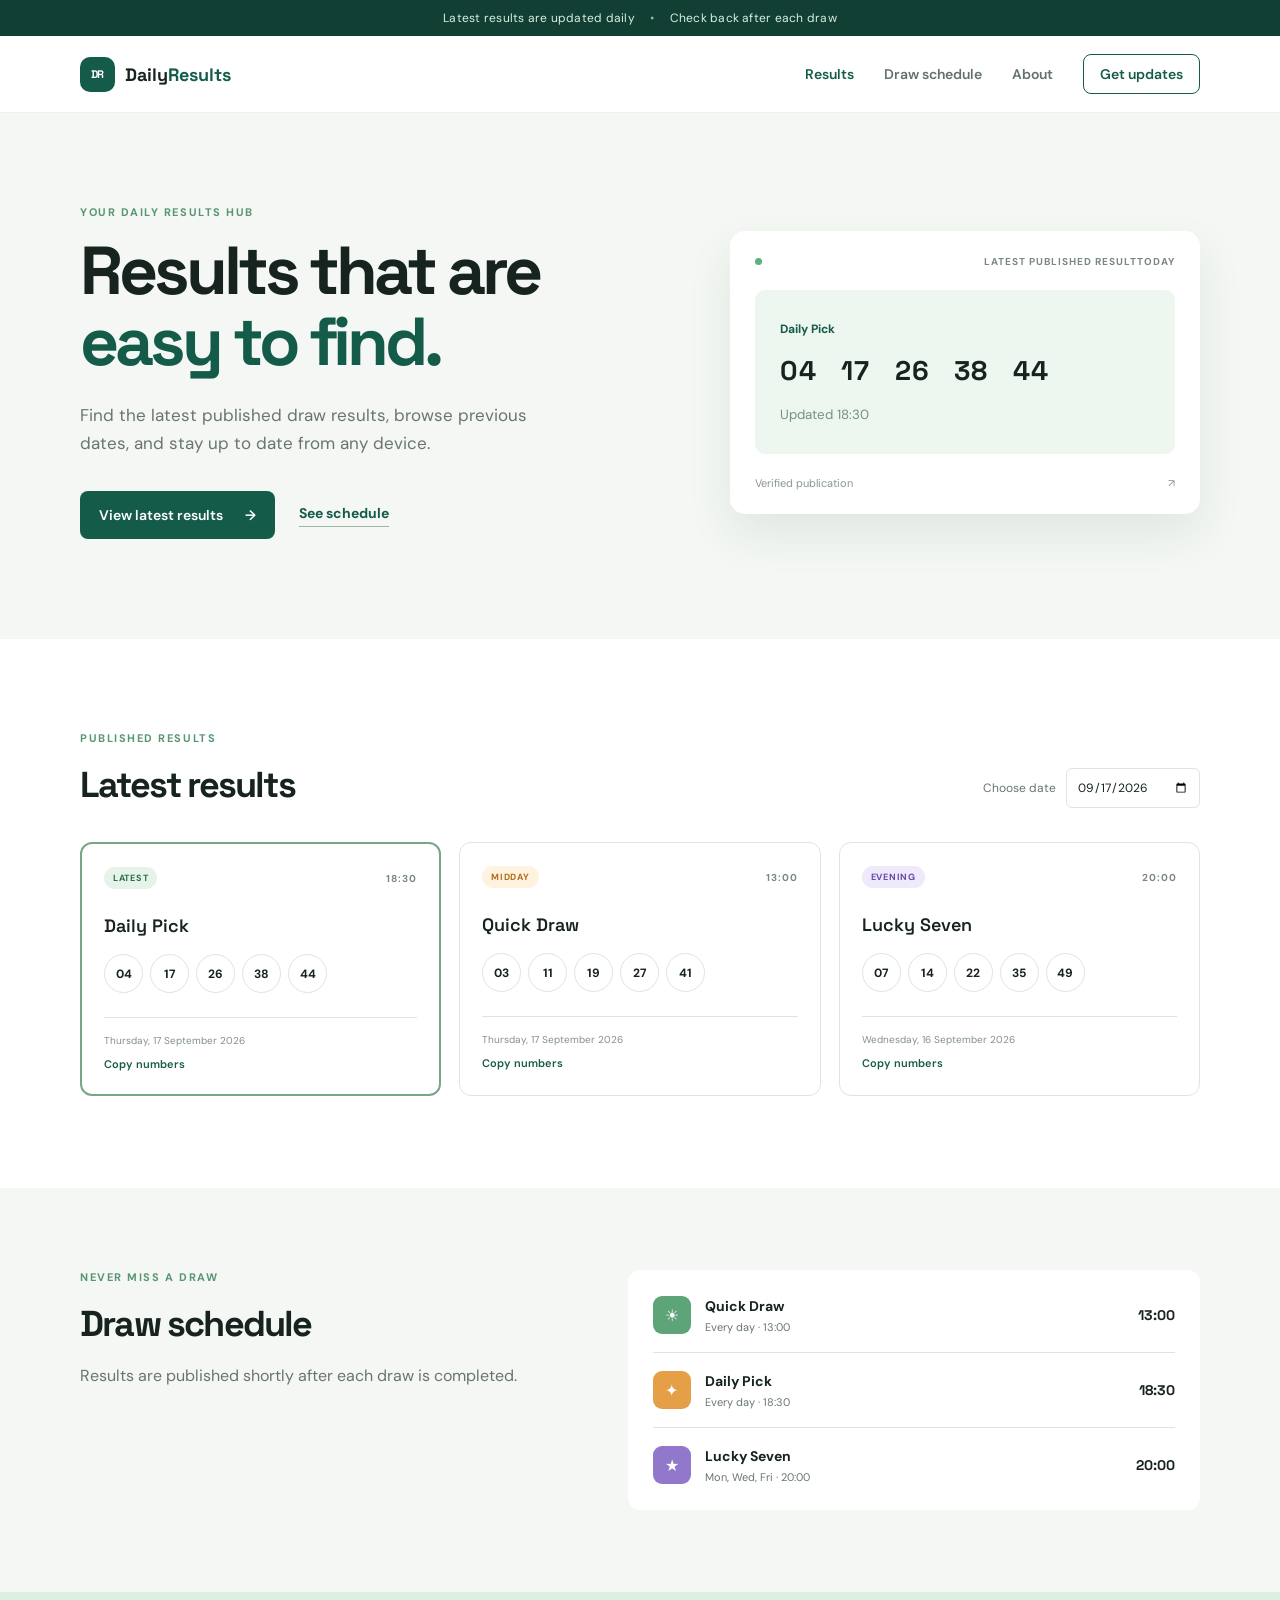
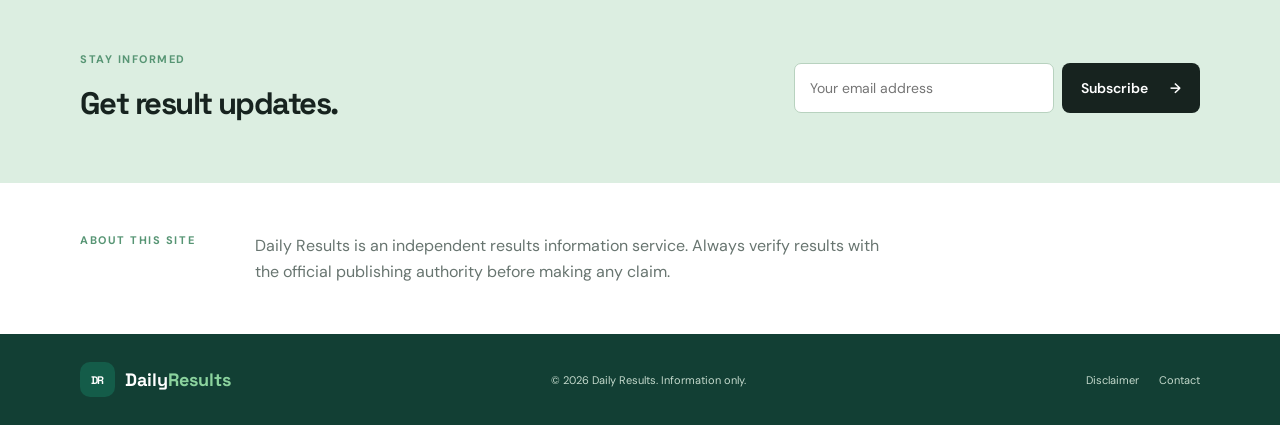
==== index.html @ 2457c88c "Build original responsive results website for GitHub Pages and GoDaddy domain setup" ====
<!doctype html>
<html lang="en">
<head>
  <meta charset="UTF-8">
  <meta name="viewport" content="width=device-width, initial-scale=1.0">
  <meta name="description" content="Daily numbers, draws and results in one place.">
  <title>Daily Results | Latest Draw Results</title>
  <link rel="preconnect" href="https://fonts.googleapis.com">
  <link rel="preconnect" href="https://fonts.gstatic.com" crossorigin>
  <link href="https://fonts.googleapis.com/css2?family=DM+Sans:wght@400;500;600;700&family=Space+Grotesk:wght@500;600;700&display=swap" rel="stylesheet">
  <link rel="stylesheet" href="styles.css">
</head>
<body>
  <div class="announcement">Latest results are updated daily <span>•</span> Check back after each draw</div>
  <header class="site-header">
    <div class="container nav-wrap">
      <a class="brand" href="#top" aria-label="Daily Results home"><span class="brand-mark">DR</span><span>Daily<span>Results</span></span></a>
      <button class="menu-toggle" aria-label="Open navigation" aria-expanded="false">☰</button>
      <nav class="nav" aria-label="Main navigation">
        <a class="active" href="#results">Results</a>
        <a href="#schedule">Draw schedule</a>
        <a href="#about">About</a>
        <a class="nav-cta" href="#subscribe">Get updates</a>
      </nav>
    </div>
  </header>

  <main id="top">
    <section class="hero">
      <div class="container hero-grid">
        <div>
          <p class="eyebrow">Your daily results hub</p>
          <h1>Results that are<br><em>easy to find.</em></h1>
          <p class="hero-copy">Find the latest published draw results, browse previous dates, and stay up to date from any device.</p>
          <div class="hero-actions"><a class="button button-primary" href="#results">View latest results <span>→</span></a><a class="text-link" href="#schedule">See schedule</a></div>
        </div>
        <div class="hero-card" aria-label="Latest result preview">
          <div class="card-top"><span class="status-dot"></span> Latest published result <span class="date">Today</span></div>
          <div class="featured-result"><p>Daily Pick</p><strong>04&nbsp;&nbsp; 17&nbsp;&nbsp; 26&nbsp;&nbsp; 38&nbsp;&nbsp; 44</strong><small>Updated 18:30</small></div>
          <div class="hero-card-footer"><span>Verified publication</span><span>↗</span></div>
        </div>
      </div>
    </section>

    <section class="content-section" id="results">
      <div class="container">
        <div class="section-heading"><div><p class="eyebrow">Published results</p><h2>Latest results</h2></div><label class="date-picker">Choose date <input type="date" id="result-date"></label></div>
        <div class="results-grid">
          <article class="result-card featured"><div class="result-card-head"><span class="pill green">Latest</span><span>18:30</span></div><p class="result-name">Daily Pick</p><div class="numbers"><b>04</b><b>17</b><b>26</b><b>38</b><b>44</b></div><div class="result-meta"><span>Thursday, 17 September 2026</span><button class="copy-btn" data-numbers="04 17 26 38 44">Copy numbers</button></div></article>
          <article class="result-card"><div class="result-card-head"><span class="pill orange">Midday</span><span>13:00</span></div><p class="result-name">Quick Draw</p><div class="numbers"><b>03</b><b>11</b><b>19</b><b>27</b><b>41</b></div><div class="result-meta"><span>Thursday, 17 September 2026</span><button class="copy-btn" data-numbers="03 11 19 27 41">Copy numbers</button></div></article>
          <article class="result-card"><div class="result-card-head"><span class="pill purple">Evening</span><span>20:00</span></div><p class="result-name">Lucky Seven</p><div class="numbers"><b>07</b><b>14</b><b>22</b><b>35</b><b>49</b></div><div class="result-meta"><span>Wednesday, 16 September 2026</span><button class="copy-btn" data-numbers="07 14 22 35 49">Copy numbers</button></div></article>
        </div>
      </div>
    </section>

    <section class="schedule-section" id="schedule"><div class="container schedule-grid"><div><p class="eyebrow">Never miss a draw</p><h2>Draw schedule</h2><p class="muted">Results are published shortly after each draw is completed.</p></div><div class="schedule-list"><div><span class="schedule-icon green-bg">☀</span><span><b>Quick Draw</b><small>Every day · 13:00</small></span><strong>13:00</strong></div><div><span class="schedule-icon orange-bg">✦</span><span><b>Daily Pick</b><small>Every day · 18:30</small></span><strong>18:30</strong></div><div><span class="schedule-icon purple-bg">★</span><span><b>Lucky Seven</b><small>Mon, Wed, Fri · 20:00</small></span><strong>20:00</strong></div></div></div></section>

    <section class="subscribe" id="subscribe"><div class="container subscribe-inner"><div><p class="eyebrow">Stay informed</p><h2>Get result updates.</h2></div><form id="subscribe-form"><input type="email" placeholder="Your email address" aria-label="Your email address" required><button class="button button-dark">Subscribe <span>→</span></button><p class="form-message" role="status"></p></form></div></section>
    <section class="about" id="about"><div class="container about-inner"><p class="eyebrow">About this site</p><p>Daily Results is an independent results information service. Always verify results with the official publishing authority before making any claim.</p></div></section>
  </main>
  <footer><div class="container footer-inner"><a class="brand" href="#top"><span class="brand-mark">DR</span><span>Daily<span>Results</span></span></a><p>© 2026 Daily Results. Information only.</p><div><a href="#about">Disclaimer</a><a href="#about">Contact</a></div></div></footer>
  <script src="script.js"></script>
</body>
</html>
---- styles.css ----
:root{--ink:#17231f;--muted:#687570;--green:#145c49;--light:#f4f7f3;--line:#dde5df;--orange:#f0a34a;--purple:#8266c5}*{box-sizing:border-box}html{scroll-behavior:smooth}body{margin:0;color:var(--ink);font-family:'DM Sans',sans-serif;background:#fff}a{text-decoration:none;color:inherit}.container{width:min(1120px,calc(100% - 40px));margin:auto}.announcement{background:#123f34;color:#d9eee2;text-align:center;padding:10px;font-size:12px;letter-spacing:.02em}.announcement span{margin:0 12px;color:#82c19f}.site-header{background:#fff;border-bottom:1px solid #edf0ed;position:sticky;top:0;z-index:10}.nav-wrap{height:76px;display:flex;align-items:center;justify-content:space-between}.brand{display:flex;align-items:center;gap:10px;font-family:'Space Grotesk';font-weight:700;font-size:18px}.brand>span:last-child>span{color:var(--green)}.brand-mark{display:grid;place-items:center;background:var(--green);color:#fff;width:35px;height:35px;border-radius:10px;font-size:11px;letter-spacing:-.05em}.nav{display:flex;align-items:center;gap:30px;font-size:14px;font-weight:600;color:#62716c}.nav a:hover,.nav a.active{color:var(--green)}.nav-cta{border:1px solid var(--green);border-radius:8px;color:var(--green)!important;padding:10px 16px}.menu-toggle{display:none;border:0;background:none;font-size:24px;color:var(--green)}.hero{background:var(--light);padding:92px 0 100px}.hero-grid{display:grid;grid-template-columns:1fr 470px;gap:85px;align-items:center}.eyebrow{text-transform:uppercase;letter-spacing:.14em;color:#579574;font-weight:700;font-size:11px;margin:0 0 17px}.hero h1{font-family:'Space Grotesk';font-size:clamp(45px,5.3vw,70px);line-height:1.04;letter-spacing:-.06em;margin:0 0 24px}.hero h1 em{font-style:normal;color:var(--green)}.hero-copy{max-width:450px;color:var(--muted);font-size:17px;line-height:1.65}.hero-actions{display:flex;align-items:center;gap:24px;margin-top:34px}.button{display:inline-flex;align-items:center;justify-content:center;gap:22px;border:0;border-radius:8px;padding:15px 19px;font:600 14px 'DM Sans';cursor:pointer}.button-primary{background:var(--green);color:#fff}.button-primary:hover{background:#0d4839}.button-dark{background:var(--ink);color:#fff}.text-link{font-size:14px;font-weight:700;color:var(--green);border-bottom:1px solid #9bb8a7;padding-bottom:4px}.hero-card{background:#fff;border-radius:15px;padding:24px 25px;box-shadow:0 20px 45px #23554218}.card-top,.result-card-head{display:flex;justify-content:space-between;align-items:center;color:#7a8782;text-transform:uppercase;font-size:10px;letter-spacing:.1em;font-weight:700}.status-dot{width:7px;height:7px;background:#5ab37c;border-radius:50%;margin-right:auto}.featured-result{background:#edf6ef;border-radius:10px;margin:22px 0;padding:31px 25px}.featured-result p{font-size:12px;font-weight:700;color:var(--green);margin:0 0 16px}.featured-result strong{display:block;font-family:'Space Grotesk';font-size:27px;letter-spacing:.04em;white-space:nowrap}.featured-result small{display:block;margin-top:18px;color:#769180}.hero-card-footer{display:flex;justify-content:space-between;font-size:11px;color:#8a968f}.content-section{padding:92px 0}.section-heading{display:flex;justify-content:space-between;align-items:end;margin-bottom:34px}.section-heading h2,h2{font-family:'Space Grotesk';font-size:36px;letter-spacing:-.05em;margin:0}.date-picker{font-size:12px;color:var(--muted);display:flex;align-items:center;gap:10px}.date-picker input{border:1px solid var(--line);padding:10px;border-radius:6px;color:var(--ink);font:inherit}.results-grid{display:grid;grid-template-columns:repeat(3,1fr);gap:18px}.result-card{border:1px solid var(--line);border-radius:12px;padding:23px 22px;transition:.2s}.result-card:hover{transform:translateY(-3px);box-shadow:0 12px 30px #1d3d2a12}.result-card.featured{border:2px solid #77a788}.pill{border-radius:20px;padding:5px 9px;font-size:9px;letter-spacing:.08em}.pill.green{background:#e6f3e9;color:#267048}.pill.orange{background:#fff2df;color:#b06c1b}.pill.purple{background:#eee9fb;color:#6746a8}.result-name{font-family:'Space Grotesk';font-weight:600;margin:25px 0 17px;font-size:18px}.numbers{display:flex;gap:7px}.numbers b{display:grid;place-items:center;border:1px solid var(--line);border-radius:50%;width:39px;height:39px;font-size:12px}.result-meta{border-top:1px solid var(--line);margin-top:24px;padding-top:16px;display:flex;flex-direction:column;gap:10px;color:#829089;font-size:10px}.copy-btn{align-self:start;background:none;border:0;padding:0;color:var(--green);font:600 11px 'DM Sans';cursor:pointer}.schedule-section{background:var(--light);padding:82px 0}.schedule-grid{display:grid;grid-template-columns:1fr 1.25fr;gap:90px}.muted{color:var(--muted);line-height:1.6}.schedule-list{background:#fff;border-radius:12px;padding:8px 25px}.schedule-list>div{display:flex;align-items:center;gap:14px;padding:18px 0;border-bottom:1px solid var(--line)}.schedule-list>div:last-child{border:0}.schedule-list span:nth-child(2){flex:1;display:flex;flex-direction:column;gap:5px}.schedule-list b{font-size:14px}.schedule-list small{font-size:11px;color:var(--muted)}.schedule-list strong{font-family:'Space Grotesk';font-size:14px}.schedule-icon{width:38px;height:38px;border-radius:9px;display:grid!important;place-items:center;color:#fff!important;flex:none}.green-bg{background:#5da479}.orange-bg{background:#e5a047}.purple-bg{background:#9278ca}.subscribe{padding:60px 0;background:#dceee1}.subscribe-inner{display:flex;align-items:center;justify-content:space-between;gap:30px}.subscribe h2{font-size:31px}.subscribe form{position:relative;display:flex;gap:8px}.subscribe input{border:1px solid #b8d2bf;border-radius:7px;padding:15px;width:260px;font:14px 'DM Sans'}.form-message{position:absolute;top:100%;left:0;font-size:11px;color:var(--green)}.about{padding:50px 0}.about-inner{display:flex;gap:60px}.about-inner p:last-child{max-width:650px;color:var(--muted);line-height:1.6;margin:0}footer{background:#123f34;color:#c4d9cc;padding:28px 0}.footer-inner{display:flex;align-items:center;justify-content:space-between;font-size:11px}.footer-inner .brand{color:#fff}.footer-inner .brand>span:last-child>span{color:#8bd39e}.footer-inner a:not(.brand){margin-left:20px}.footer-inner p{margin:0}@media(max-width:800px){.hero-grid,.schedule-grid{grid-template-columns:1fr;gap:45px}.results-grid{grid-template-columns:1fr}.hero{padding:60px 0}.nav{display:none}.nav.open{display:flex;position:absolute;top:76px;left:0;right:0;padding:20px;background:#fff;flex-direction:column;align-items:flex-start;border-bottom:1px solid var(--line);gap:18px}.menu-toggle{display:block}.section-heading,.subscribe-inner,.about-inner,.footer-inner{align-items:flex-start;flex-direction:column;gap:22px}.subscribe form{width:100%}.subscribe input{flex:1}.footer-inner{gap:15px}.footer-inner div{margin-top:5px}}@media(max-width:450px){.container{width:min(100% - 28px,1120px)}.hero h1{font-size:48px}.featured-result strong{font-size:21px}.numbers b{width:34px;height:34px}.hero-actions{align-items:flex-start;flex-direction:column;gap:17px}}
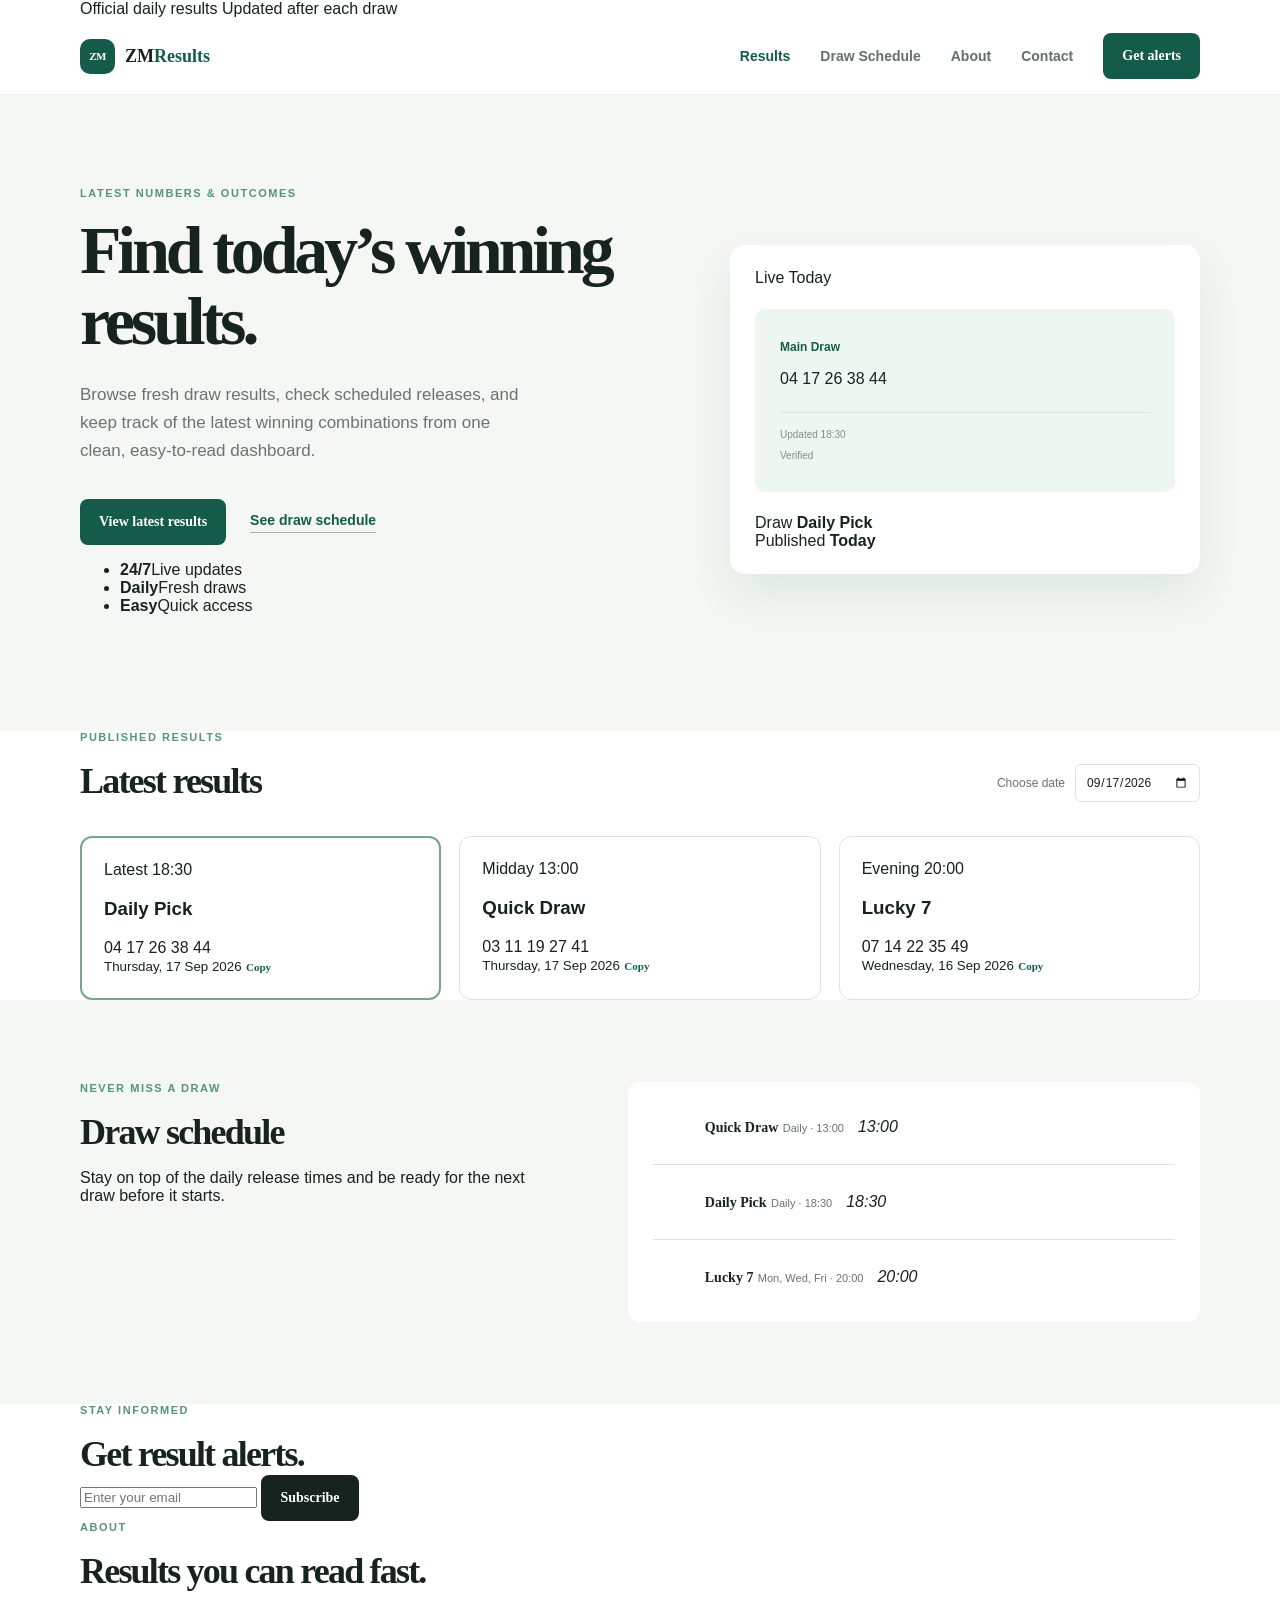
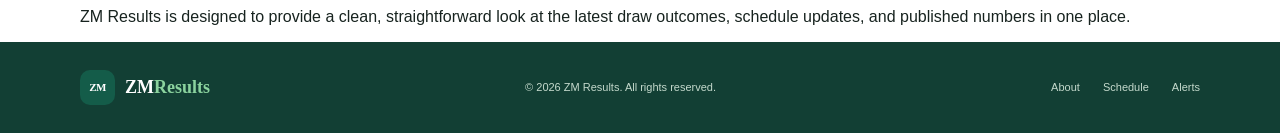
==== commit e6ee03dd: "Refine the homepage to a more polished, results-site-inspired design and better GoDaddy-ready struct" ====
--- a/index.html
+++ b/index.html
@@ -1,64 +1,269 @@
 <!doctype html>
 <html lang="en">
-<head>
-  <meta charset="UTF-8">
-  <meta name="viewport" content="width=device-width, initial-scale=1.0">
-  <meta name="description" content="Daily numbers, draws and results in one place.">
-  <title>Daily Results | Latest Draw Results</title>
-  <link rel="preconnect" href="https://fonts.googleapis.com">
-  <link rel="preconnect" href="https://fonts.gstatic.com" crossorigin>
-  <link href="https://fonts.googleapis.com/css2?family=DM+Sans:wght@400;500;600;700&family=Space+Grotesk:wght@500;600;700&display=swap" rel="stylesheet">
-  <link rel="stylesheet" href="styles.css">
-</head>
-<body>
-  <div class="announcement">Latest results are updated daily <span>•</span> Check back after each draw</div>
-  <header class="site-header">
-    <div class="container nav-wrap">
-      <a class="brand" href="#top" aria-label="Daily Results home"><span class="brand-mark">DR</span><span>Daily<span>Results</span></span></a>
-      <button class="menu-toggle" aria-label="Open navigation" aria-expanded="false">☰</button>
-      <nav class="nav" aria-label="Main navigation">
-        <a class="active" href="#results">Results</a>
-        <a href="#schedule">Draw schedule</a>
-        <a href="#about">About</a>
-        <a class="nav-cta" href="#subscribe">Get updates</a>
-      </nav>
+  <head>
+    <meta charset="UTF-8" />
+    <meta name="viewport" content="width=device-width, initial-scale=1.0" />
+    <meta
+      name="description"
+      content="Official results, draw schedules, and daily numbers for all major draws."
+    />
+    <title>ZM Results | Latest Draw Results</title>
+    <link rel="preconnect" href="https://fonts.googleapis.com" />
+    <link rel="preconnect" href="https://fonts.gstatic.com" crossorigin />
+    <link
+      href="https://fonts.googleapis.com/css2?family=Manrope:wght@400;500;600;700;800&family=Playfair+Display:wght@600;700&display=swap"
+      rel="stylesheet"
+    />
+    <link rel="stylesheet" href="styles.css" />
+  </head>
+  <body>
+    <div class="topbar">
+      <div class="container topbar-inner">
+        <span>Official daily results</span>
+        <span>Updated after each draw</span>
+      </div>
     </div>
-  </header>
-
-  <main id="top">
-    <section class="hero">
-      <div class="container hero-grid">
-        <div>
-          <p class="eyebrow">Your daily results hub</p>
-          <h1>Results that are<br><em>easy to find.</em></h1>
-          <p class="hero-copy">Find the latest published draw results, browse previous dates, and stay up to date from any device.</p>
-          <div class="hero-actions"><a class="button button-primary" href="#results">View latest results <span>→</span></a><a class="text-link" href="#schedule">See schedule</a></div>
-        </div>
-        <div class="hero-card" aria-label="Latest result preview">
-          <div class="card-top"><span class="status-dot"></span> Latest published result <span class="date">Today</span></div>
-          <div class="featured-result"><p>Daily Pick</p><strong>04&nbsp;&nbsp; 17&nbsp;&nbsp; 26&nbsp;&nbsp; 38&nbsp;&nbsp; 44</strong><small>Updated 18:30</small></div>
-          <div class="hero-card-footer"><span>Verified publication</span><span>↗</span></div>
-        </div>
+
+    <header class="site-header">
+      <div class="container nav-wrap">
+        <a href="#top" class="brand" aria-label="ZM Results home">
+          <span class="brand-mark">ZM</span>
+          <span class="brand-text">ZM<span>Results</span></span>
+        </a>
+
+        <button class="menu-toggle" aria-label="Open navigation" aria-expanded="false">
+          <span></span><span></span><span></span>
+        </button>
+
+        <nav class="nav" aria-label="Main navigation">
+          <a class="active" href="#results">Results</a>
+          <a href="#schedule">Draw Schedule</a>
+          <a href="#about">About</a>
+          <a href="#contact">Contact</a>
+          <a class="button button-primary nav-button" href="#subscribe">Get alerts</a>
+        </nav>
       </div>
-    </section>
-
-    <section class="content-section" id="results">
-      <div class="container">
-        <div class="section-heading"><div><p class="eyebrow">Published results</p><h2>Latest results</h2></div><label class="date-picker">Choose date <input type="date" id="result-date"></label></div>
-        <div class="results-grid">
-          <article class="result-card featured"><div class="result-card-head"><span class="pill green">Latest</span><span>18:30</span></div><p class="result-name">Daily Pick</p><div class="numbers"><b>04</b><b>17</b><b>26</b><b>38</b><b>44</b></div><div class="result-meta"><span>Thursday, 17 September 2026</span><button class="copy-btn" data-numbers="04 17 26 38 44">Copy numbers</button></div></article>
-          <article class="result-card"><div class="result-card-head"><span class="pill orange">Midday</span><span>13:00</span></div><p class="result-name">Quick Draw</p><div class="numbers"><b>03</b><b>11</b><b>19</b><b>27</b><b>41</b></div><div class="result-meta"><span>Thursday, 17 September 2026</span><button class="copy-btn" data-numbers="03 11 19 27 41">Copy numbers</button></div></article>
-          <article class="result-card"><div class="result-card-head"><span class="pill purple">Evening</span><span>20:00</span></div><p class="result-name">Lucky Seven</p><div class="numbers"><b>07</b><b>14</b><b>22</b><b>35</b><b>49</b></div><div class="result-meta"><span>Wednesday, 16 September 2026</span><button class="copy-btn" data-numbers="07 14 22 35 49">Copy numbers</button></div></article>
+    </header>
+
+    <main id="top">
+      <section class="hero">
+        <div class="container hero-grid">
+          <div class="hero-copy-wrap">
+            <p class="eyebrow">Latest numbers & outcomes</p>
+            <h1>Find today’s winning results.</h1>
+            <p class="hero-copy">
+              Browse fresh draw results, check scheduled releases, and keep track of the latest
+              winning combinations from one clean, easy-to-read dashboard.
+            </p>
+
+            <div class="hero-actions">
+              <a class="button button-primary" href="#results">View latest results</a>
+              <a class="text-link" href="#schedule">See draw schedule</a>
+            </div>
+
+            <ul class="hero-metrics" aria-label="Site statistics">
+              <li><strong>24/7</strong><span>Live updates</span></li>
+              <li><strong>Daily</strong><span>Fresh draws</span></li>
+              <li><strong>Easy</strong><span>Quick access</span></li>
+            </ul>
+          </div>
+
+          <aside class="hero-card" aria-label="Featured latest result">
+            <div class="card-header">
+              <span class="status-pill">Live</span>
+              <span class="card-date">Today</span>
+            </div>
+
+            <div class="featured-result">
+              <p class="result-label">Main Draw</p>
+              <div class="big-balls" aria-label="Winning numbers">
+                <span>04</span>
+                <span>17</span>
+                <span>26</span>
+                <span>38</span>
+                <span>44</span>
+              </div>
+              <div class="result-meta">
+                <span>Updated 18:30</span>
+                <span>Verified</span>
+              </div>
+            </div>
+
+            <div class="mini-stats">
+              <div>
+                <span>Draw</span>
+                <strong>Daily Pick</strong>
+              </div>
+              <div>
+                <span>Published</span>
+                <strong>Today</strong>
+              </div>
+            </div>
+          </aside>
+        </div>
+      </section>
+
+      <section class="results-section" id="results">
+        <div class="container">
+          <div class="section-heading">
+            <div>
+              <p class="eyebrow eyebrow-dark">Published results</p>
+              <h2>Latest results</h2>
+            </div>
+            <label class="date-picker" aria-label="Choose date">
+              <span>Choose date</span>
+              <input type="date" value="2026-09-17" />
+            </label>
+          </div>
+
+          <div class="results-grid">
+            <article class="result-card featured">
+              <div class="card-topline">
+                <span class="tag tag-green">Latest</span>
+                <span>18:30</span>
+              </div>
+              <h3>Daily Pick</h3>
+              <div class="balls">
+                <span>04</span>
+                <span>17</span>
+                <span>26</span>
+                <span>38</span>
+                <span>44</span>
+              </div>
+              <div class="card-footer">
+                <small>Thursday, 17 Sep 2026</small>
+                <button type="button" class="copy-btn">Copy</button>
+              </div>
+            </article>
+
+            <article class="result-card">
+              <div class="card-topline">
+                <span class="tag tag-gold">Midday</span>
+                <span>13:00</span>
+              </div>
+              <h3>Quick Draw</h3>
+              <div class="balls">
+                <span>03</span>
+                <span>11</span>
+                <span>19</span>
+                <span>27</span>
+                <span>41</span>
+              </div>
+              <div class="card-footer">
+                <small>Thursday, 17 Sep 2026</small>
+                <button type="button" class="copy-btn">Copy</button>
+              </div>
+            </article>
+
+            <article class="result-card">
+              <div class="card-topline">
+                <span class="tag tag-purple">Evening</span>
+                <span>20:00</span>
+              </div>
+              <h3>Lucky 7</h3>
+              <div class="balls">
+                <span>07</span>
+                <span>14</span>
+                <span>22</span>
+                <span>35</span>
+                <span>49</span>
+              </div>
+              <div class="card-footer">
+                <small>Wednesday, 16 Sep 2026</small>
+                <button type="button" class="copy-btn">Copy</button>
+              </div>
+            </article>
+          </div>
+        </div>
+      </section>
+
+      <section class="schedule-section" id="schedule">
+        <div class="container schedule-grid">
+          <div class="schedule-copy">
+            <p class="eyebrow">Never miss a draw</p>
+            <h2>Draw schedule</h2>
+            <p>
+              Stay on top of the daily release times and be ready for the next draw before it starts.
+            </p>
+          </div>
+
+          <div class="schedule-list">
+            <div class="schedule-item">
+              <span class="schedule-icon icon-green">☀</span>
+              <div>
+                <strong>Quick Draw</strong>
+                <small>Daily · 13:00</small>
+              </div>
+              <em>13:00</em>
+            </div>
+
+            <div class="schedule-item">
+              <span class="schedule-icon icon-gold">✦</span>
+              <div>
+                <strong>Daily Pick</strong>
+                <small>Daily · 18:30</small>
+              </div>
+              <em>18:30</em>
+            </div>
+
+            <div class="schedule-item">
+              <span class="schedule-icon icon-purple">★</span>
+              <div>
+                <strong>Lucky 7</strong>
+                <small>Mon, Wed, Fri · 20:00</small>
+              </div>
+              <em>20:00</em>
+            </div>
+          </div>
+        </div>
+      </section>
+
+      <section class="subscribe-section" id="subscribe">
+        <div class="container subscribe-wrap">
+          <div>
+            <p class="eyebrow">Stay informed</p>
+            <h2>Get result alerts.</h2>
+          </div>
+
+          <form class="subscribe-form" aria-label="Email signup form">
+            <input type="email" placeholder="Enter your email" aria-label="Email address" required />
+            <button type="submit" class="button button-dark">Subscribe</button>
+            <span class="form-status" aria-live="polite"></span>
+          </form>
+        </div>
+      </section>
+
+      <section class="about-section" id="about">
+        <div class="container about-wrap">
+          <div>
+            <p class="eyebrow eyebrow-dark">About</p>
+            <h2>Results you can read fast.</h2>
+          </div>
+          <p>
+            ZM Results is designed to provide a clean, straightforward look at the latest draw outcomes,
+            schedule updates, and published numbers in one place.
+          </p>
+        </div>
+      </section>
+    </main>
+
+    <footer class="site-footer" id="contact">
+      <div class="container footer-inner">
+        <a href="#top" class="brand footer-brand" aria-label="ZM Results home">
+          <span class="brand-mark">ZM</span>
+          <span class="brand-text">ZM<span>Results</span></span>
+        </a>
+
+        <p>© 2026 ZM Results. All rights reserved.</p>
+
+        <div class="footer-links">
+          <a href="#about">About</a>
+          <a href="#schedule">Schedule</a>
+          <a href="#subscribe">Alerts</a>
         </div>
       </div>
-    </section>
-
-    <section class="schedule-section" id="schedule"><div class="container schedule-grid"><div><p class="eyebrow">Never miss a draw</p><h2>Draw schedule</h2><p class="muted">Results are published shortly after each draw is completed.</p></div><div class="schedule-list"><div><span class="schedule-icon green-bg">☀</span><span><b>Quick Draw</b><small>Every day · 13:00</small></span><strong>13:00</strong></div><div><span class="schedule-icon orange-bg">✦</span><span><b>Daily Pick</b><small>Every day · 18:30</small></span><strong>18:30</strong></div><div><span class="schedule-icon purple-bg">★</span><span><b>Lucky Seven</b><small>Mon, Wed, Fri · 20:00</small></span><strong>20:00</strong></div></div></div></section>
-
-    <section class="subscribe" id="subscribe"><div class="container subscribe-inner"><div><p class="eyebrow">Stay informed</p><h2>Get result updates.</h2></div><form id="subscribe-form"><input type="email" placeholder="Your email address" aria-label="Your email address" required><button class="button button-dark">Subscribe <span>→</span></button><p class="form-message" role="status"></p></form></div></section>
-    <section class="about" id="about"><div class="container about-inner"><p class="eyebrow">About this site</p><p>Daily Results is an independent results information service. Always verify results with the official publishing authority before making any claim.</p></div></section>
-  </main>
-  <footer><div class="container footer-inner"><a class="brand" href="#top"><span class="brand-mark">DR</span><span>Daily<span>Results</span></span></a><p>© 2026 Daily Results. Information only.</p><div><a href="#about">Disclaimer</a><a href="#about">Contact</a></div></div></footer>
-  <script src="script.js"></script>
-</body>
+    </footer>
+
+    <script src="script.js"></script>
+  </body>
 </html>
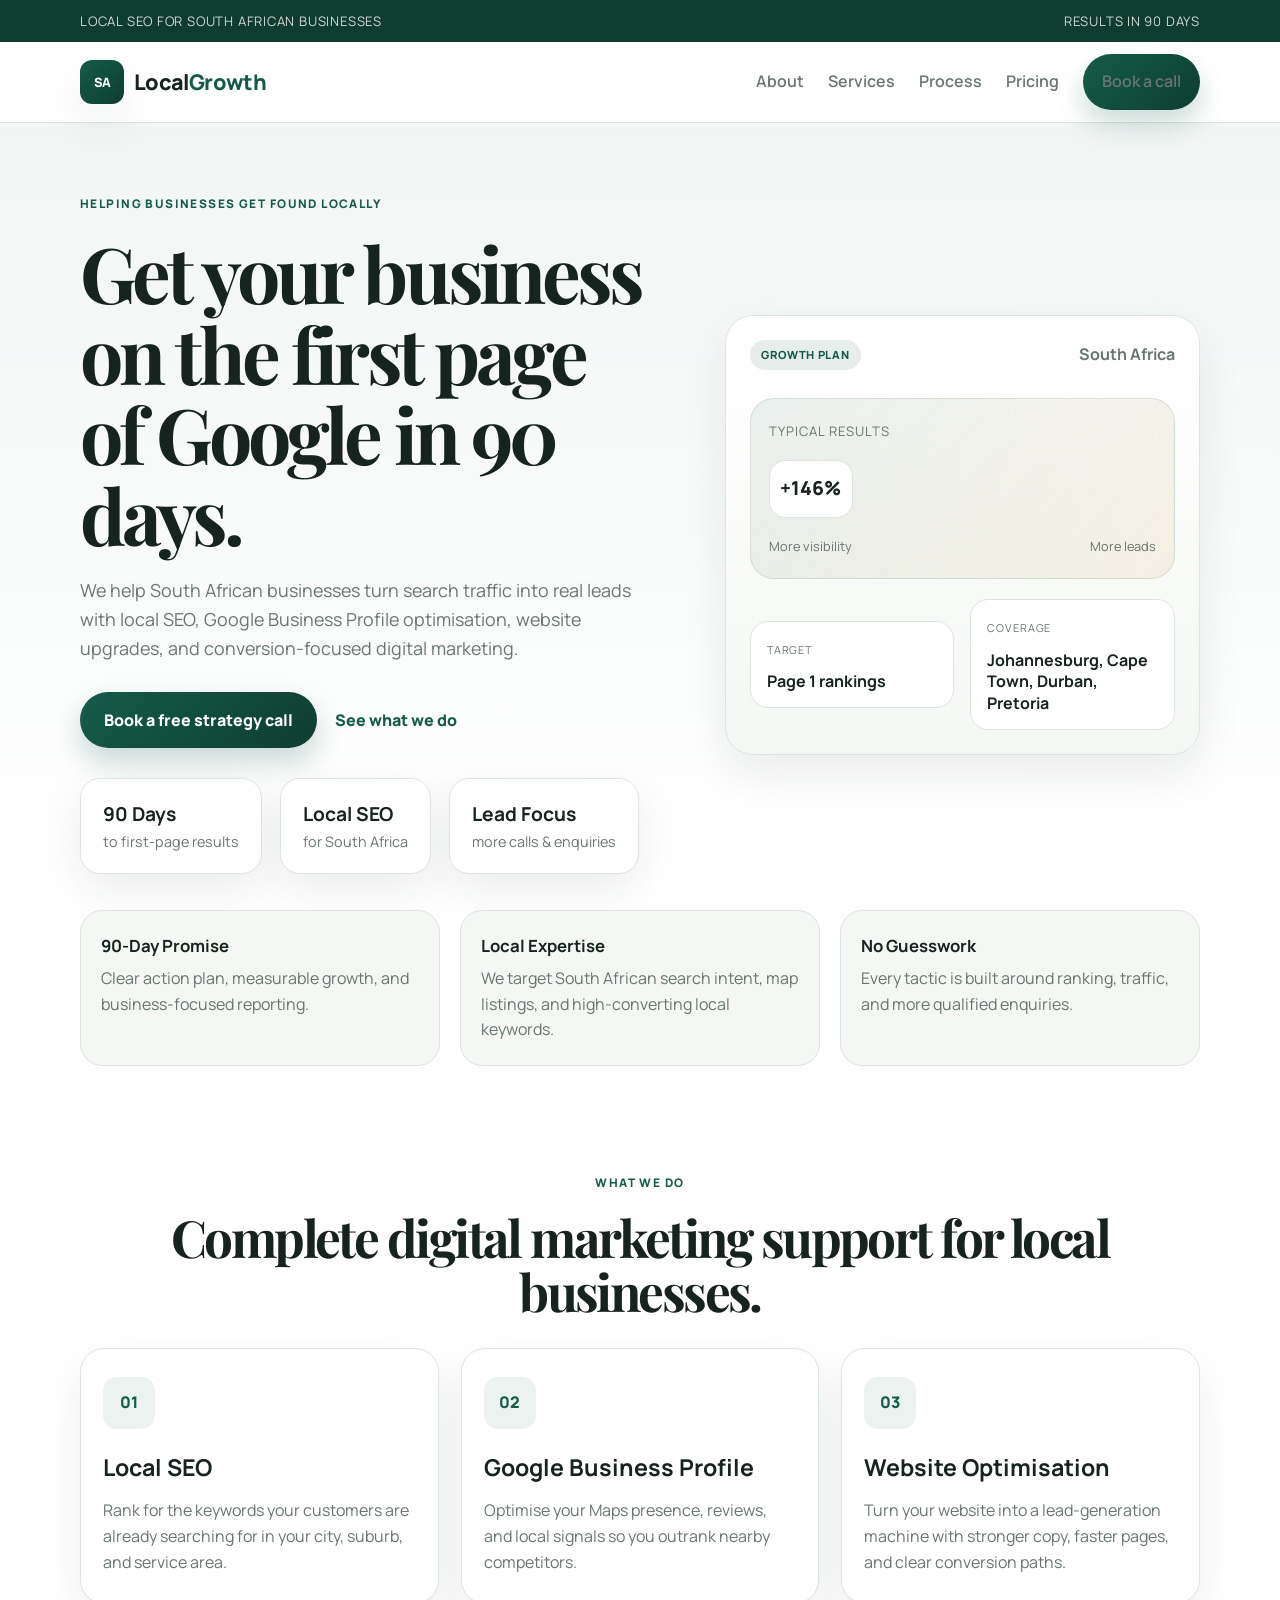
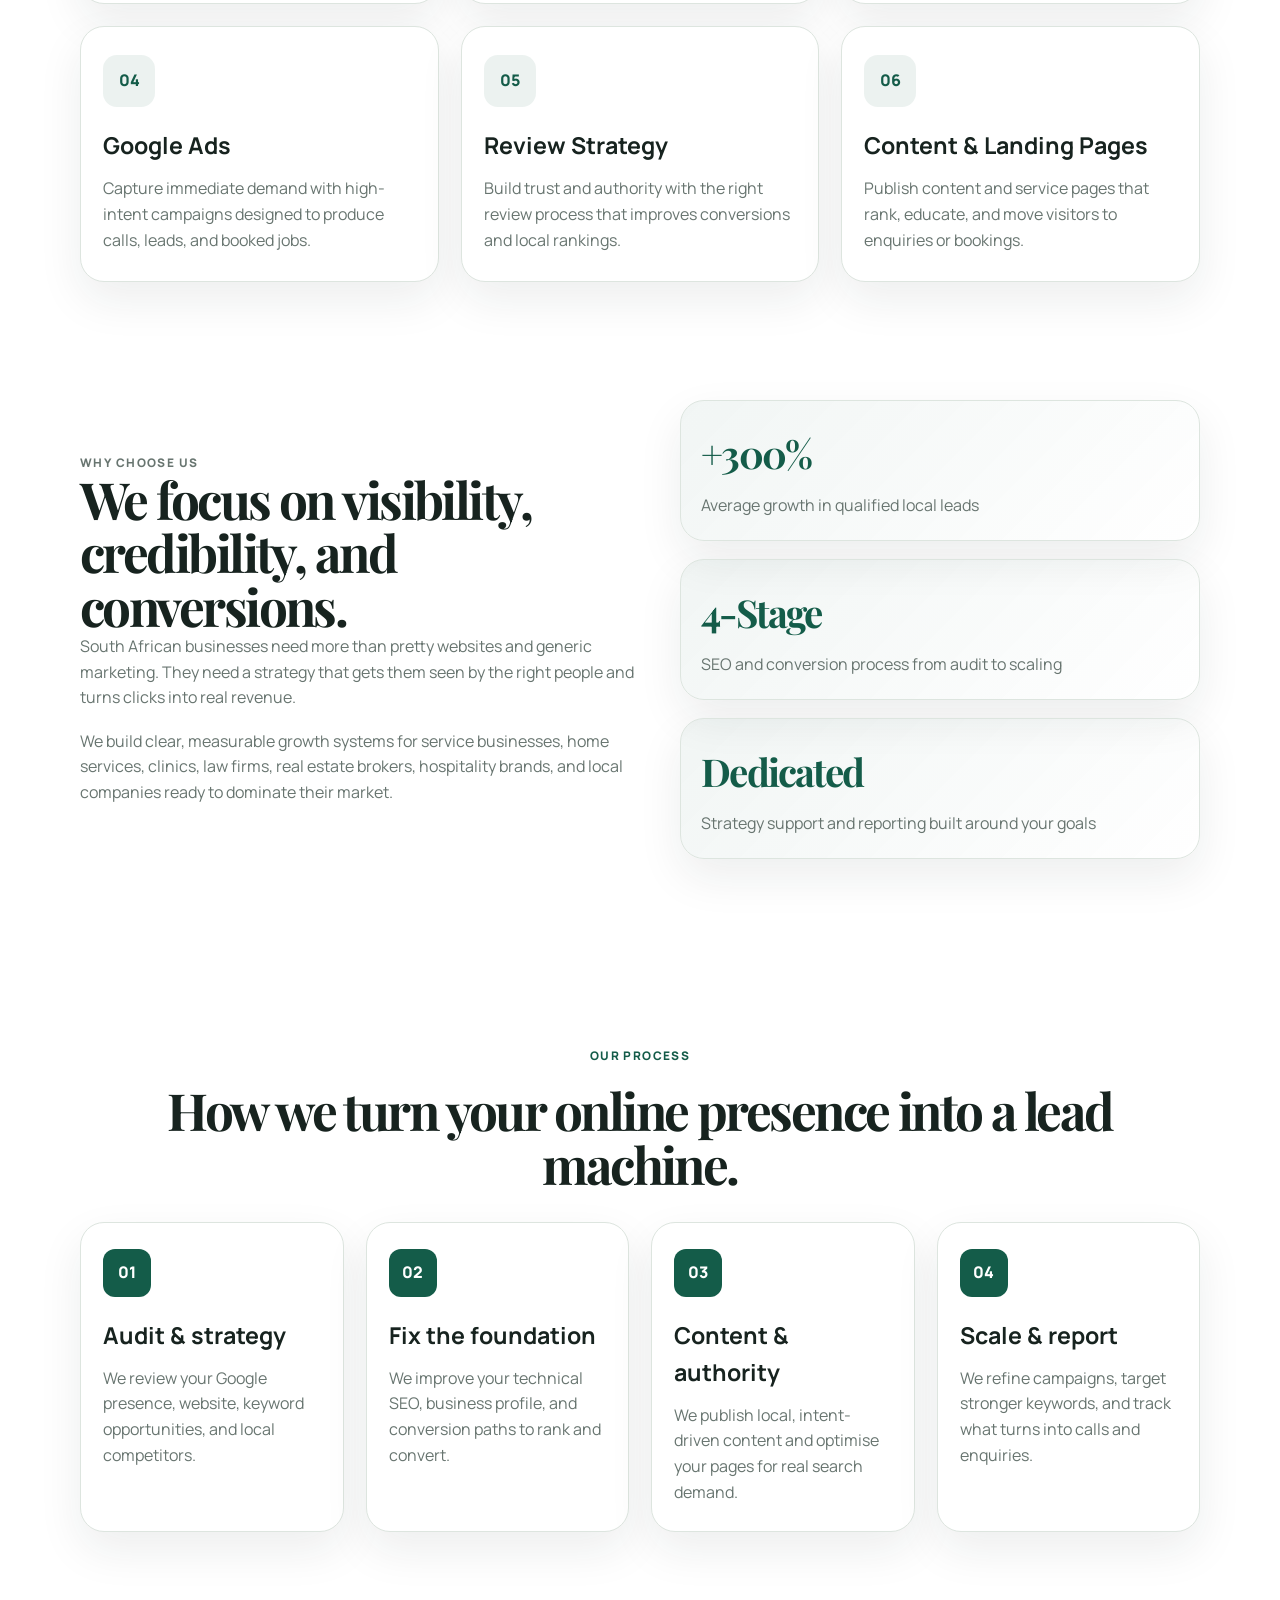
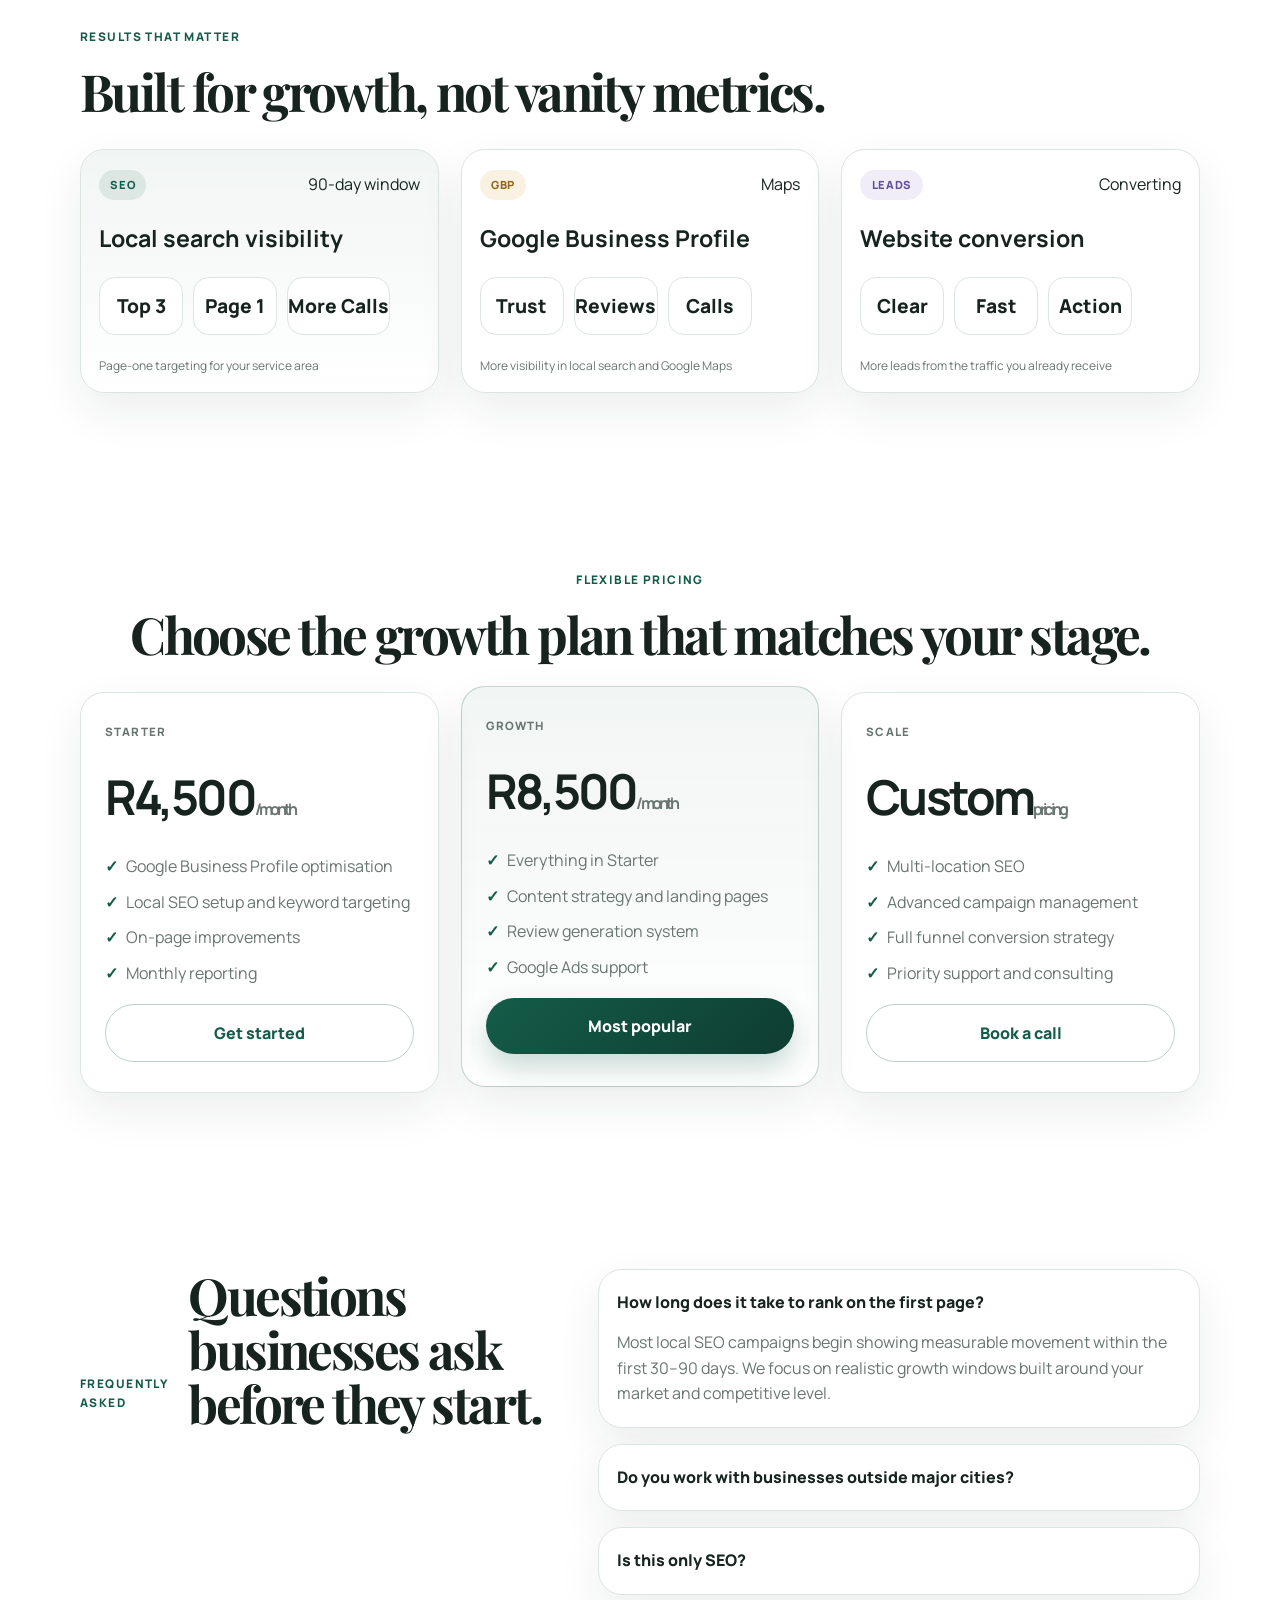
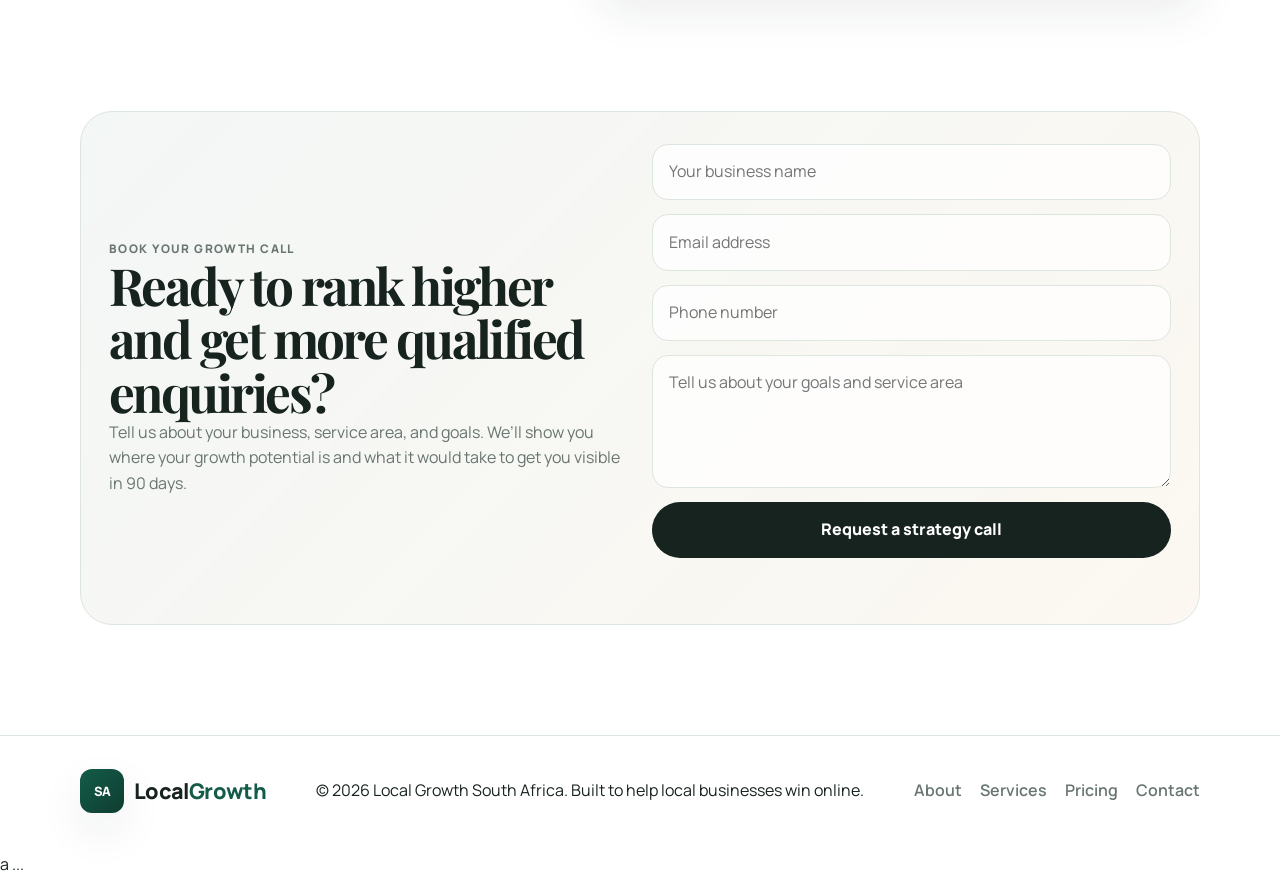
==== commit 9ca44f52: "Rebrand the GitHub Pages site into a South Africa local marketing agency landing page focused on fir" ====
--- a/index.html
+++ b/index.html
@@ -5,9 +5,9 @@
     <meta name="viewport" content="width=device-width, initial-scale=1.0" />
     <meta
       name="description"
-      content="Official results, draw schedules, and daily numbers for all major draws."
+      content="South Africa local marketing agency helping businesses rank on the first page of Google in 90 days through local SEO, Google Business Profile optimisation, website conversion strategy, and lead generation."
     />
-    <title>ZM Results | Latest Draw Results</title>
+    <title>South Africa SEO Agency | First Page in 90 Days</title>
     <link rel="preconnect" href="https://fonts.googleapis.com" />
     <link rel="preconnect" href="https://fonts.gstatic.com" crossorigin />
     <link
@@ -19,16 +19,16 @@
   <body>
     <div class="topbar">
       <div class="container topbar-inner">
-        <span>Official daily results</span>
-        <span>Updated after each draw</span>
+        <span>Local SEO for South African businesses</span>
+        <span>Results in 90 days</span>
       </div>
     </div>
 
     <header class="site-header">
       <div class="container nav-wrap">
-        <a href="#top" class="brand" aria-label="ZM Results home">
-          <span class="brand-mark">ZM</span>
-          <span class="brand-text">ZM<span>Results</span></span>
+        <a href="#top" class="brand" aria-label="South Africa SEO agency home">
+          <span class="brand-mark">SA</span>
+          <span class="brand-text">Local<span>Growth</span></span>
         </a>
 
         <button class="menu-toggle" aria-label="Open navigation" aria-expanded="false">
@@ -36,11 +36,11 @@
         </button>
 
         <nav class="nav" aria-label="Main navigation">
-          <a class="active" href="#results">Results</a>
-          <a href="#schedule">Draw Schedule</a>
           <a href="#about">About</a>
-          <a href="#contact">Contact</a>
-          <a class="button button-primary nav-button" href="#subscribe">Get alerts</a>
+          <a href="#services">Services</a>
+          <a href="#process">Process</a>
+          <a href="#pricing">Pricing</a>
+          <a href="#contact" class="button button-primary nav-button">Book a call</a>
         </nav>
       </div>
     </header>
@@ -49,57 +49,191 @@
       <section class="hero">
         <div class="container hero-grid">
           <div class="hero-copy-wrap">
-            <p class="eyebrow">Latest numbers & outcomes</p>
-            <h1>Find today’s winning results.</h1>
+            <p class="eyebrow">Helping businesses get found locally</p>
+            <h1>Get your business on the first page of Google in 90 days.</h1>
             <p class="hero-copy">
-              Browse fresh draw results, check scheduled releases, and keep track of the latest
-              winning combinations from one clean, easy-to-read dashboard.
+              We help South African businesses turn search traffic into real leads with local SEO,
+              Google Business Profile optimisation, website upgrades, and conversion-focused digital marketing.
             </p>
 
             <div class="hero-actions">
-              <a class="button button-primary" href="#results">View latest results</a>
-              <a class="text-link" href="#schedule">See draw schedule</a>
-            </div>
-
-            <ul class="hero-metrics" aria-label="Site statistics">
-              <li><strong>24/7</strong><span>Live updates</span></li>
-              <li><strong>Daily</strong><span>Fresh draws</span></li>
-              <li><strong>Easy</strong><span>Quick access</span></li>
+              <a class="button button-primary" href="#contact">Book a free strategy call</a>
+              <a class="text-link" href="#services">See what we do</a>
+            </div>
+
+            <ul class="hero-metrics" aria-label="Agency performance statistics">
+              <li><strong>90 Days</strong><span>to first-page results</span></li>
+              <li><strong>Local SEO</strong><span>for South Africa</span></li>
+              <li><strong>Lead Focus</strong><span>more calls & enquiries</span></li>
             </ul>
           </div>
 
-          <aside class="hero-card" aria-label="Featured latest result">
+          <aside class="hero-card" aria-label="Featured marketing growth overview">
             <div class="card-header">
-              <span class="status-pill">Live</span>
-              <span class="card-date">Today</span>
+              <span class="status-pill">Growth plan</span>
+              <span class="card-date">South Africa</span>
             </div>
 
             <div class="featured-result">
-              <p class="result-label">Main Draw</p>
-              <div class="big-balls" aria-label="Winning numbers">
-                <span>04</span>
-                <span>17</span>
-                <span>26</span>
-                <span>38</span>
-                <span>44</span>
+              <p class="result-label">Typical results</p>
+              <div class="big-balls" aria-label="Performance growth numbers">
+                <span>+146%</span>
               </div>
               <div class="result-meta">
-                <span>Updated 18:30</span>
-                <span>Verified</span>
+                <span>More visibility</span>
+                <span>More leads</span>
               </div>
             </div>
 
             <div class="mini-stats">
               <div>
-                <span>Draw</span>
-                <strong>Daily Pick</strong>
+                <span>Target</span>
+                <strong>Page 1 rankings</strong>
               </div>
               <div>
-                <span>Published</span>
-                <strong>Today</strong>
+                <span>Coverage</span>
+                <strong>Johannesburg, Cape Town, Durban, Pretoria</strong>
               </div>
             </div>
           </aside>
+        </div>
+      </section>
+
+      <section class="proof-band">
+        <div class="container proof-grid">
+          <div>
+            <strong>90-Day Promise</strong>
+            <span>Clear action plan, measurable growth, and business-focused reporting.</span>
+          </div>
+          <div>
+            <strong>Local Expertise</strong>
+            <span>We target South African search intent, map listings, and high-converting local keywords.</span>
+          </div>
+          <div>
+            <strong>No Guesswork</strong>
+            <span>Every tactic is built around ranking, traffic, and more qualified enquiries.</span>
+          </div>
+        </div>
+      </section>
+
+      <section class="services-section" id="services">
+        <div class="container">
+          <div class="section-heading centered">
+            <p class="eyebrow eyebrow-dark">What we do</p>
+            <h2>Complete digital marketing support for local businesses.</h2>
+          </div>
+
+          <div class="services-grid">
+            <article class="service-card">
+              <span class="service-icon">01</span>
+              <h3>Local SEO</h3>
+              <p>
+                Rank for the keywords your customers are already searching for in your city, suburb, and service area.
+              </p>
+            </article>
+
+            <article class="service-card">
+              <span class="service-icon">02</span>
+              <h3>Google Business Profile</h3>
+              <p>
+                Optimise your Maps presence, reviews, and local signals so you outrank nearby competitors.
+              </p>
+            </article>
+
+            <article class="service-card">
+              <span class="service-icon">03</span>
+              <h3>Website Optimisation</h3>
+              <p>
+                Turn your website into a lead-generation machine with stronger copy, faster pages, and clear conversion paths.
+              </p>
+            </article>
+
+            <article class="service-card">
+              <span class="service-icon">04</span>
+              <h3>Google Ads</h3>
+              <p>
+                Capture immediate demand with high-intent campaigns designed to produce calls, leads, and booked jobs.
+              </p>
+            </article>
+
+            <article class="service-card">
+              <span class="service-icon">05</span>
+              <h3>Review Strategy</h3>
+              <p>
+                Build trust and authority with the right review process that improves conversions and local rankings.
+              </p>
+            </article>
+
+            <article class="service-card">
+              <span class="service-icon">06</span>
+              <h3>Content & Landing Pages</h3>
+              <p>
+                Publish content and service pages that rank, educate, and move visitors to enquiries or bookings.
+              </p>
+            </article>
+          </div>
+        </div>
+      </section>
+
+      <section class="about-section" id="about">
+        <div class="container about-wrap">
+          <div class="about-copy">
+            <p class="eyebrow eyebrow-dark">Why choose us</p>
+            <h2>We focus on visibility, credibility, and conversions.</h2>
+            <p>
+              South African businesses need more than pretty websites and generic marketing. They need a strategy that gets them seen by the right people and turns clicks into real revenue.
+            </p>
+            <p>
+              We build clear, measurable growth systems for service businesses, home services, clinics, law firms, real estate brokers, hospitality brands, and local companies ready to dominate their market.
+            </p>
+          </div>
+
+          <div class="about-stats">
+            <div class="stat-card">
+              <strong>+300%</strong>
+              <span>Average growth in qualified local leads</span>
+            </div>
+            <div class="stat-card">
+              <strong>4-Stage</strong>
+              <span>SEO and conversion process from audit to scaling</span>
+            </div>
+            <div class="stat-card">
+              <strong>Dedicated</strong>
+              <span>Strategy support and reporting built around your goals</span>
+            </div>
+          </div>
+        </div>
+      </section>
+
+      <section class="process-section" id="process">
+        <div class="container">
+          <div class="section-heading centered">
+            <p class="eyebrow">Our process</p>
+            <h2>How we turn your online presence into a lead machine.</h2>
+          </div>
+
+          <div class="process-grid">
+            <div class="process-step">
+              <span>01</span>
+              <h3>Audit & strategy</h3>
+              <p>We review your Google presence, website, keyword opportunities, and local competitors.</p>
+            </div>
+            <div class="process-step">
+              <span>02</span>
+              <h3>Fix the foundation</h3>
+              <p>We improve your technical SEO, business profile, and conversion paths to rank and convert.</p>
+            </div>
+            <div class="process-step">
+              <span>03</span>
+              <h3>Content & authority</h3>
+              <p>We publish local, intent-driven content and optimise your pages for real search demand.</p>
+            </div>
+            <div class="process-step">
+              <span>04</span>
+              <h3>Scale & report</h3>
+              <p>We refine campaigns, target stronger keywords, and track what turns into calls and enquiries.</p>
+            </div>
+          </div>
         </div>
       </section>
 
@@ -107,159 +241,170 @@
         <div class="container">
           <div class="section-heading">
             <div>
-              <p class="eyebrow eyebrow-dark">Published results</p>
-              <h2>Latest results</h2>
-            </div>
-            <label class="date-picker" aria-label="Choose date">
-              <span>Choose date</span>
-              <input type="date" value="2026-09-17" />
-            </label>
+              <p class="eyebrow eyebrow-dark">Results that matter</p>
+              <h2>Built for growth, not vanity metrics.</h2>
+            </div>
           </div>
 
           <div class="results-grid">
             <article class="result-card featured">
               <div class="card-topline">
-                <span class="tag tag-green">Latest</span>
-                <span>18:30</span>
-              </div>
-              <h3>Daily Pick</h3>
-              <div class="balls">
-                <span>04</span>
-                <span>17</span>
-                <span>26</span>
-                <span>38</span>
-                <span>44</span>
+                <span class="tag tag-green">SEO</span>
+                <span>90-day window</span>
+              </div>
+              <h3>Local search visibility</h3>
+              <div class="balls" aria-label="SEO growth results">
+                <span>Top 3</span>
+                <span>Page 1</span>
+                <span>More Calls</span>
               </div>
               <div class="card-footer">
-                <small>Thursday, 17 Sep 2026</small>
-                <button type="button" class="copy-btn">Copy</button>
+                <small>Page-one targeting for your service area</small>
               </div>
             </article>
 
             <article class="result-card">
               <div class="card-topline">
-                <span class="tag tag-gold">Midday</span>
-                <span>13:00</span>
-              </div>
-              <h3>Quick Draw</h3>
+                <span class="tag tag-gold">GBP</span>
+                <span>Maps</span>
+              </div>
+              <h3>Google Business Profile</h3>
               <div class="balls">
-                <span>03</span>
-                <span>11</span>
-                <span>19</span>
-                <span>27</span>
-                <span>41</span>
+                <span>Trust</span>
+                <span>Reviews</span>
+                <span>Calls</span>
               </div>
               <div class="card-footer">
-                <small>Thursday, 17 Sep 2026</small>
-                <button type="button" class="copy-btn">Copy</button>
+                <small>More visibility in local search and Google Maps</small>
               </div>
             </article>
 
             <article class="result-card">
               <div class="card-topline">
-                <span class="tag tag-purple">Evening</span>
-                <span>20:00</span>
-              </div>
-              <h3>Lucky 7</h3>
+                <span class="tag tag-purple">Leads</span>
+                <span>Converting</span>
+              </div>
+              <h3>Website conversion</h3>
               <div class="balls">
-                <span>07</span>
-                <span>14</span>
-                <span>22</span>
-                <span>35</span>
-                <span>49</span>
+                <span>Clear</span>
+                <span>Fast</span>
+                <span>Action</span>
               </div>
               <div class="card-footer">
-                <small>Wednesday, 16 Sep 2026</small>
-                <button type="button" class="copy-btn">Copy</button>
-              </div>
-            </article>
-          </div>
-        </div>
-      </section>
-
-      <section class="schedule-section" id="schedule">
-        <div class="container schedule-grid">
-          <div class="schedule-copy">
-            <p class="eyebrow">Never miss a draw</p>
-            <h2>Draw schedule</h2>
-            <p>
-              Stay on top of the daily release times and be ready for the next draw before it starts.
-            </p>
-          </div>
-
-          <div class="schedule-list">
-            <div class="schedule-item">
-              <span class="schedule-icon icon-green">☀</span>
-              <div>
-                <strong>Quick Draw</strong>
-                <small>Daily · 13:00</small>
-              </div>
-              <em>13:00</em>
-            </div>
-
-            <div class="schedule-item">
-              <span class="schedule-icon icon-gold">✦</span>
-              <div>
-                <strong>Daily Pick</strong>
-                <small>Daily · 18:30</small>
-              </div>
-              <em>18:30</em>
-            </div>
-
-            <div class="schedule-item">
-              <span class="schedule-icon icon-purple">★</span>
-              <div>
-                <strong>Lucky 7</strong>
-                <small>Mon, Wed, Fri · 20:00</small>
-              </div>
-              <em>20:00</em>
-            </div>
-          </div>
-        </div>
-      </section>
-
-      <section class="subscribe-section" id="subscribe">
+                <small>More leads from the traffic you already receive</small>
+              </div>
+            </article>
+          </div>
+        </div>
+      </section>
+
+      <section class="pricing-section" id="pricing">
+        <div class="container">
+          <div class="section-heading centered">
+            <p class="eyebrow eyebrow-dark">Flexible pricing</p>
+            <h2>Choose the growth plan that matches your stage.</h2>
+          </div>
+
+          <div class="pricing-grid">
+            <div class="price-card">
+              <p class="plan-name">Starter</p>
+              <h3>R4,500<span>/month</span></h3>
+              <ul>
+                <li>Google Business Profile optimisation</li>
+                <li>Local SEO setup and keyword targeting</li>
+                <li>On-page improvements</li>
+                <li>Monthly reporting</li>
+              </ul>
+              <a href="#contact" class="button button-secondary">Get started</a>
+            </div>
+
+            <div class="price-card featured-plan">
+              <p class="plan-name">Growth</p>
+              <h3>R8,500<span>/month</span></h3>
+              <ul>
+                <li>Everything in Starter</li>
+                <li>Content strategy and landing pages</li>
+                <li>Review generation system</li>
+                <li>Google Ads support</li>
+              </ul>
+              <a href="#contact" class="button button-primary">Most popular</a>
+            </div>
+
+            <div class="price-card">
+              <p class="plan-name">Scale</p>
+              <h3>Custom<span>pricing</span></h3>
+              <ul>
+                <li>Multi-location SEO</li>
+                <li>Advanced campaign management</li>
+                <li>Full funnel conversion strategy</li>
+                <li>Priority support and consulting</li>
+              </ul>
+              <a href="#contact" class="button button-secondary">Book a call</a>
+            </div>
+          </div>
+        </div>
+      </section>
+
+      <section class="faq-section" id="faq">
+        <div class="container faq-wrap">
+          <div class="section-heading">
+            <p class="eyebrow eyebrow-dark">Frequently asked</p>
+            <h2>Questions businesses ask before they start.</h2>
+          </div>
+
+          <div class="faq-list">
+            <details open>
+              <summary>How long does it take to rank on the first page?</summary>
+              <p>Most local SEO campaigns begin showing measurable movement within the first 30–90 days. We focus on realistic growth windows built around your market and competitive level.</p>
+            </details>
+            <details>
+              <summary>Do you work with businesses outside major cities?</summary>
+              <p>Yes. We work with businesses across South Africa, including suburban and regional service areas where local search demand is strong and often less competitive.</p>
+            </details>
+            <details>
+              <summary>Is this only SEO?</summary>
+              <p>No. We combine local SEO, Google Business Profile optimisation, conversion strategy, and paid search support to help you grow faster and generate more leads.</p>
+            </details>
+          </div>
+        </div>
+      </section>
+
+      <section class="subscribe-section" id="contact">
         <div class="container subscribe-wrap">
           <div>
-            <p class="eyebrow">Stay informed</p>
-            <h2>Get result alerts.</h2>
-          </div>
-
-          <form class="subscribe-form" aria-label="Email signup form">
-            <input type="email" placeholder="Enter your email" aria-label="Email address" required />
-            <button type="submit" class="button button-dark">Subscribe</button>
+            <p class="eyebrow">Book your growth call</p>
+            <h2>Ready to rank higher and get more qualified enquiries?</h2>
+            <p>
+              Tell us about your business, service area, and goals. We’ll show you where your growth potential is and what it would take to get you visible in 90 days.
+            </p>
+          </div>
+
+          <form class="subscribe-form" aria-label="Business enquiry form">
+            <input type="text" placeholder="Your business name" aria-label="Business name" required />
+            <input type="email" placeholder="Email address" aria-label="Email address" required />
+            <input type="tel" placeholder="Phone number" aria-label="Phone number" />
+            <textarea rows="4" placeholder="Tell us about your goals and service area"></textarea>
+            <button type="submit" class="button button-dark">Request a strategy call</button>
             <span class="form-status" aria-live="polite"></span>
           </form>
         </div>
       </section>
-
-      <section class="about-section" id="about">
-        <div class="container about-wrap">
-          <div>
-            <p class="eyebrow eyebrow-dark">About</p>
-            <h2>Results you can read fast.</h2>
-          </div>
-          <p>
-            ZM Results is designed to provide a clean, straightforward look at the latest draw outcomes,
-            schedule updates, and published numbers in one place.
-          </p>
-        </div>
-      </section>
     </main>
 
-    <footer class="site-footer" id="contact">
+    <footer class="site-footer">
       <div class="container footer-inner">
-        <a href="#top" class="brand footer-brand" aria-label="ZM Results home">
-          <span class="brand-mark">ZM</span>
-          <span class="brand-text">ZM<span>Results</span></span>
+        <a href="#top" class="brand footer-brand" aria-label="Local Growth home">
+          <span class="brand-mark">SA</span>
+          <span class="brand-text">Local<span>Growth</span></span>
         </a>
 
-        <p>© 2026 ZM Results. All rights reserved.</p>
+        <p>© 2026 Local Growth South Africa. Built to help local businesses win online.</p>
 
         <div class="footer-links">
           <a href="#about">About</a>
-          <a href="#schedule">Schedule</a>
-          <a href="#subscribe">Alerts</a>
+          <a href="#services">Services</a>
+          <a href="#pricing">Pricing</a>
+          <a href="#contact">Contact</a>
         </div>
       </div>
     </footer>
@@ -267,3 +412,199 @@
     <script src="script.js"></script>
   </body>
 </html>
+
+
+
+
+
+
+
+
+
+
+
+
+
+
+
+
+
+
+
+
+
+
+
+
+
+
+
+
+
+
+
+
+
+
+
+
+
+
+
+
+
+
+
+
+
+
+
+
+
+
+
+
+
+
+
+
+
+
+
+
+
+
+
+
+
+
+
+
+
+
+
+
+
+
+
+
+
+
+
+
+
+
+
+
+
+
+
+
+
+
+
+
+
+a
+
+
+
+
+
+
+
+
+
+
+
+
+
+
+
+
+
+
+
+
+
+
+
+
+
+
+
+
+
+
+
+
+
+
+
+
+
+
+
+
+
+
+
+
+
+
+
+
+
+
+
+
+
+
+
+
+
+
+
+
+
+
+
+
+
+
+
+
+
+
+
+
+
+
+
+
+
+
+
+
+
+
+
+
+
+
+
+
+
+
+
+
+
+
+
+
+
+
+
+
+
+...
--- a/styles.css
+++ b/styles.css
@@ -1 +1,863 @@
-:root{--ink:#17231f;--muted:#687570;--green:#145c49;--light:#f4f7f3;--line:#dde5df;--orange:#f0a34a;--purple:#8266c5}*{box-sizing:border-box}html{scroll-behavior:smooth}body{margin:0;color:var(--ink);font-family:'DM Sans',sans-serif;background:#fff}a{text-decoration:none;color:inherit}.container{width:min(1120px,calc(100% - 40px));margin:auto}.announcement{background:#123f34;color:#d9eee2;text-align:center;padding:10px;font-size:12px;letter-spacing:.02em}.announcement span{margin:0 12px;color:#82c19f}.site-header{background:#fff;border-bottom:1px solid #edf0ed;position:sticky;top:0;z-index:10}.nav-wrap{height:76px;display:flex;align-items:center;justify-content:space-between}.brand{display:flex;align-items:center;gap:10px;font-family:'Space Grotesk';font-weight:700;font-size:18px}.brand>span:last-child>span{color:var(--green)}.brand-mark{display:grid;place-items:center;background:var(--green);color:#fff;width:35px;height:35px;border-radius:10px;font-size:11px;letter-spacing:-.05em}.nav{display:flex;align-items:center;gap:30px;font-size:14px;font-weight:600;color:#62716c}.nav a:hover,.nav a.active{color:var(--green)}.nav-cta{border:1px solid var(--green);border-radius:8px;color:var(--green)!important;padding:10px 16px}.menu-toggle{display:none;border:0;background:none;font-size:24px;color:var(--green)}.hero{background:var(--light);padding:92px 0 100px}.hero-grid{display:grid;grid-template-columns:1fr 470px;gap:85px;align-items:center}.eyebrow{text-transform:uppercase;letter-spacing:.14em;color:#579574;font-weight:700;font-size:11px;margin:0 0 17px}.hero h1{font-family:'Space Grotesk';font-size:clamp(45px,5.3vw,70px);line-height:1.04;letter-spacing:-.06em;margin:0 0 24px}.hero h1 em{font-style:normal;color:var(--green)}.hero-copy{max-width:450px;color:var(--muted);font-size:17px;line-height:1.65}.hero-actions{display:flex;align-items:center;gap:24px;margin-top:34px}.button{display:inline-flex;align-items:center;justify-content:center;gap:22px;border:0;border-radius:8px;padding:15px 19px;font:600 14px 'DM Sans';cursor:pointer}.button-primary{background:var(--green);color:#fff}.button-primary:hover{background:#0d4839}.button-dark{background:var(--ink);color:#fff}.text-link{font-size:14px;font-weight:700;color:var(--green);border-bottom:1px solid #9bb8a7;padding-bottom:4px}.hero-card{background:#fff;border-radius:15px;padding:24px 25px;box-shadow:0 20px 45px #23554218}.card-top,.result-card-head{display:flex;justify-content:space-between;align-items:center;color:#7a8782;text-transform:uppercase;font-size:10px;letter-spacing:.1em;font-weight:700}.status-dot{width:7px;height:7px;background:#5ab37c;border-radius:50%;margin-right:auto}.featured-result{background:#edf6ef;border-radius:10px;margin:22px 0;padding:31px 25px}.featured-result p{font-size:12px;font-weight:700;color:var(--green);margin:0 0 16px}.featured-result strong{display:block;font-family:'Space Grotesk';font-size:27px;letter-spacing:.04em;white-space:nowrap}.featured-result small{display:block;margin-top:18px;color:#769180}.hero-card-footer{display:flex;justify-content:space-between;font-size:11px;color:#8a968f}.content-section{padding:92px 0}.section-heading{display:flex;justify-content:space-between;align-items:end;margin-bottom:34px}.section-heading h2,h2{font-family:'Space Grotesk';font-size:36px;letter-spacing:-.05em;margin:0}.date-picker{font-size:12px;color:var(--muted);display:flex;align-items:center;gap:10px}.date-picker input{border:1px solid var(--line);padding:10px;border-radius:6px;color:var(--ink);font:inherit}.results-grid{display:grid;grid-template-columns:repeat(3,1fr);gap:18px}.result-card{border:1px solid var(--line);border-radius:12px;padding:23px 22px;transition:.2s}.result-card:hover{transform:translateY(-3px);box-shadow:0 12px 30px #1d3d2a12}.result-card.featured{border:2px solid #77a788}.pill{border-radius:20px;padding:5px 9px;font-size:9px;letter-spacing:.08em}.pill.green{background:#e6f3e9;color:#267048}.pill.orange{background:#fff2df;color:#b06c1b}.pill.purple{background:#eee9fb;color:#6746a8}.result-name{font-family:'Space Grotesk';font-weight:600;margin:25px 0 17px;font-size:18px}.numbers{display:flex;gap:7px}.numbers b{display:grid;place-items:center;border:1px solid var(--line);border-radius:50%;width:39px;height:39px;font-size:12px}.result-meta{border-top:1px solid var(--line);margin-top:24px;padding-top:16px;display:flex;flex-direction:column;gap:10px;color:#829089;font-size:10px}.copy-btn{align-self:start;background:none;border:0;padding:0;color:var(--green);font:600 11px 'DM Sans';cursor:pointer}.schedule-section{background:var(--light);padding:82px 0}.schedule-grid{display:grid;grid-template-columns:1fr 1.25fr;gap:90px}.muted{color:var(--muted);line-height:1.6}.schedule-list{background:#fff;border-radius:12px;padding:8px 25px}.schedule-list>div{display:flex;align-items:center;gap:14px;padding:18px 0;border-bottom:1px solid var(--line)}.schedule-list>div:last-child{border:0}.schedule-list span:nth-child(2){flex:1;display:flex;flex-direction:column;gap:5px}.schedule-list b{font-size:14px}.schedule-list small{font-size:11px;color:var(--muted)}.schedule-list strong{font-family:'Space Grotesk';font-size:14px}.schedule-icon{width:38px;height:38px;border-radius:9px;display:grid!important;place-items:center;color:#fff!important;flex:none}.green-bg{background:#5da479}.orange-bg{background:#e5a047}.purple-bg{background:#9278ca}.subscribe{padding:60px 0;background:#dceee1}.subscribe-inner{display:flex;align-items:center;justify-content:space-between;gap:30px}.subscribe h2{font-size:31px}.subscribe form{position:relative;display:flex;gap:8px}.subscribe input{border:1px solid #b8d2bf;border-radius:7px;padding:15px;width:260px;font:14px 'DM Sans'}.form-message{position:absolute;top:100%;left:0;font-size:11px;color:var(--green)}.about{padding:50px 0}.about-inner{display:flex;gap:60px}.about-inner p:last-child{max-width:650px;color:var(--muted);line-height:1.6;margin:0}footer{background:#123f34;color:#c4d9cc;padding:28px 0}.footer-inner{display:flex;align-items:center;justify-content:space-between;font-size:11px}.footer-inner .brand{color:#fff}.footer-inner .brand>span:last-child>span{color:#8bd39e}.footer-inner a:not(.brand){margin-left:20px}.footer-inner p{margin:0}@media(max-width:800px){.hero-grid,.schedule-grid{grid-template-columns:1fr;gap:45px}.results-grid{grid-template-columns:1fr}.hero{padding:60px 0}.nav{display:none}.nav.open{display:flex;position:absolute;top:76px;left:0;right:0;padding:20px;background:#fff;flex-direction:column;align-items:flex-start;border-bottom:1px solid var(--line);gap:18px}.menu-toggle{display:block}.section-heading,.subscribe-inner,.about-inner,.footer-inner{align-items:flex-start;flex-direction:column;gap:22px}.subscribe form{width:100%}.subscribe input{flex:1}.footer-inner{gap:15px}.footer-inner div{margin-top:5px}}@media(max-width:450px){.container{width:min(100% - 28px,1120px)}.hero h1{font-size:48px}.featured-result strong{font-size:21px}.numbers b{width:34px;height:34px}.hero-actions{align-items:flex-start;flex-direction:column;gap:17px}}
+:root {
+  --ink: #17231f;
+  --muted: #687570;
+  --green: #145c49;
+  --deep-green: #0e3d30;
+  --light: #f4f7f3;
+  --line: #dde5df;
+  --gold: #d9a64e;
+  --cream: #fbf7f2;
+  --white: #ffffff;
+  --shadow: 0 18px 45px rgba(21, 36, 32, 0.08);
+}
+
+* {
+  box-sizing: border-box;
+}
+
+html {
+  scroll-behavior: smooth;
+}
+
+body {
+  margin: 0;
+  font-family: "Manrope", sans-serif;
+  background: var(--white);
+  color: var(--ink);
+  line-height: 1.6;
+}
+
+img {
+  max-width: 100%;
+  display: block;
+}
+
+a {
+  color: inherit;
+  text-decoration: none;
+}
+
+button,
+input,
+textarea {
+  font: inherit;
+}
+
+.container {
+  width: min(1120px, calc(100% - 32px));
+  margin: 0 auto;
+}
+
+.topbar {
+  background: var(--deep-green);
+  color: rgba(255, 255, 255, 0.8);
+  font-size: 0.82rem;
+  letter-spacing: 0.06em;
+  text-transform: uppercase;
+}
+
+.topbar-inner {
+  display: flex;
+  justify-content: space-between;
+  align-items: center;
+  min-height: 42px;
+  gap: 16px;
+}
+
+.site-header {
+  position: sticky;
+  top: 0;
+  z-index: 20;
+  background: rgba(255, 255, 255, 0.92);
+  backdrop-filter: blur(10px);
+  border-bottom: 1px solid var(--line);
+}
+
+.nav-wrap {
+  display: flex;
+  align-items: center;
+  justify-content: space-between;
+  min-height: 80px;
+  gap: 24px;
+}
+
+.brand {
+  display: inline-flex;
+  align-items: center;
+  gap: 10px;
+  font-weight: 800;
+  letter-spacing: -0.04em;
+}
+
+.brand-mark {
+  width: 44px;
+  height: 44px;
+  border-radius: 12px;
+  display: grid;
+  place-items: center;
+  background: linear-gradient(135deg, var(--green), var(--deep-green));
+  color: var(--white);
+  font-size: 0.8rem;
+  box-shadow: var(--shadow);
+}
+
+.brand-text {
+  font-size: 1.35rem;
+  color: var(--ink);
+}
+
+.brand-text span {
+  color: var(--green);
+}
+
+.nav {
+  display: flex;
+  align-items: center;
+  gap: 24px;
+}
+
+.nav a {
+  color: var(--muted);
+  font-weight: 600;
+}
+
+.nav a:hover,
+.nav a:focus-visible {
+  color: var(--ink);
+}
+
+.button {
+  display: inline-flex;
+  align-items: center;
+  justify-content: center;
+  border: none;
+  border-radius: 999px;
+  padding: 0.95rem 1.5rem;
+  font-weight: 800;
+  cursor: pointer;
+  transition: transform 0.2s ease, box-shadow 0.2s ease;
+}
+
+.button:hover,
+.button:focus-visible {
+  transform: translateY(-1px);
+}
+
+.button-primary {
+  background: linear-gradient(135deg, var(--green), var(--deep-green));
+  color: var(--white);
+  box-shadow: 0 14px 28px rgba(20, 92, 73, 0.22);
+}
+
+.button-secondary {
+  background: transparent;
+  color: var(--green);
+  border: 1px solid rgba(20, 92, 73, 0.28);
+}
+
+.button-dark {
+  background: var(--ink);
+  color: var(--white);
+}
+
+.nav-button {
+  padding-inline: 1.2rem;
+}
+
+.menu-toggle {
+  display: none;
+  width: 48px;
+  height: 48px;
+  border: 1px solid var(--line);
+  border-radius: 12px;
+  background: var(--white);
+  padding: 0;
+  flex-direction: column;
+  justify-content: center;
+  align-items: center;
+  gap: 5px;
+  cursor: pointer;
+}
+
+.menu-toggle span {
+  width: 20px;
+  height: 2px;
+  background: var(--ink);
+  border-radius: 999px;
+  display: block;
+}
+
+.hero {
+  background: linear-gradient(180deg, rgba(20, 92, 73, 0.06), rgba(255, 255, 255, 0));
+  padding: 72px 0 36px;
+}
+
+.hero-grid {
+  display: grid;
+  grid-template-columns: 1.1fr 0.9fr;
+  align-items: center;
+  gap: 64px;
+}
+
+.eyebrow {
+  margin: 0 0 18px;
+  color: var(--green);
+  text-transform: uppercase;
+  letter-spacing: 0.12em;
+  font-size: 0.74rem;
+  font-weight: 800;
+}
+
+.eyebrow-dark {
+  color: var(--green);
+}
+
+.hero h1,
+.section-heading h2,
+.about-copy h2,
+.subscribe-wrap h2 {
+  margin: 0;
+  font-family: "Playfair Display", serif;
+  letter-spacing: -0.05em;
+  line-height: 1.05;
+  font-weight: 700;
+}
+
+.hero h1 {
+  font-size: clamp(2.8rem, 6vw, 5rem);
+  max-width: 12ch;
+}
+
+.hero-copy {
+  margin: 22px 0 0;
+  max-width: 620px;
+  color: var(--muted);
+  font-size: 1.12rem;
+}
+
+.hero-actions {
+  margin-top: 30px;
+  display: flex;
+  flex-wrap: wrap;
+  align-items: center;
+  gap: 18px;
+}
+
+.text-link {
+  color: var(--green);
+  font-weight: 800;
+}
+
+.hero-metrics {
+  list-style: none;
+  padding: 0;
+  margin: 30px 0 0;
+  display: flex;
+  flex-wrap: wrap;
+  gap: 18px;
+}
+
+.hero-metrics li {
+  display: flex;
+  flex-direction: column;
+  min-width: 150px;
+  padding: 20px 22px;
+  background: var(--white);
+  border: 1px solid var(--line);
+  border-radius: 20px;
+  box-shadow: var(--shadow);
+}
+
+.hero-metrics li strong {
+  font-size: 1.2rem;
+  color: var(--ink);
+}
+
+.hero-metrics li span {
+  color: var(--muted);
+  font-size: 0.9rem;
+}
+
+.hero-card {
+  background: linear-gradient(180deg, #ffffff 0%, #f4f7f3 100%);
+  border: 1px solid var(--line);
+  border-radius: 28px;
+  box-shadow: var(--shadow);
+  padding: 24px;
+}
+
+.card-header,
+.card-topline,
+.result-meta,
+.mini-stats,
+.footer-inner {
+  display: flex;
+  align-items: center;
+  justify-content: space-between;
+  gap: 12px;
+}
+
+.status-pill,
+.tag {
+  display: inline-flex;
+  align-items: center;
+  justify-content: center;
+  min-height: 30px;
+  padding: 0.32rem 0.7rem;
+  border-radius: 999px;
+  font-size: 0.7rem;
+  font-weight: 800;
+  letter-spacing: 0.06em;
+  text-transform: uppercase;
+}
+
+.status-pill {
+  background: rgba(20, 92, 73, 0.1);
+  color: var(--green);
+}
+
+.card-date {
+  color: var(--muted);
+  font-weight: 700;
+}
+
+.featured-result {
+  margin-top: 28px;
+  background: linear-gradient(135deg, rgba(20, 92, 73, 0.08), rgba(217, 166, 78, 0.12));
+  border: 1px solid rgba(20, 92, 73, 0.12);
+  border-radius: 24px;
+  padding: 22px 18px;
+}
+
+.result-label {
+  margin: 0;
+  color: var(--muted);
+  font-size: 0.82rem;
+  letter-spacing: 0.08em;
+  text-transform: uppercase;
+}
+
+.big-balls {
+  margin-top: 18px;
+  display: flex;
+  flex-wrap: wrap;
+  gap: 12px;
+}
+
+.big-balls span,
+.balls span {
+  display: inline-flex;
+  align-items: center;
+  justify-content: center;
+  min-width: 84px;
+  min-height: 58px;
+  border-radius: 16px;
+  background: var(--white);
+  border: 1px solid var(--line);
+  font-weight: 800;
+  font-size: 1.2rem;
+  color: var(--ink);
+}
+
+.result-meta {
+  margin-top: 18px;
+  color: var(--muted);
+  font-size: 0.8rem;
+  flex-wrap: wrap;
+}
+
+.mini-stats {
+  margin-top: 20px;
+  display: grid;
+  grid-template-columns: 1fr 1fr;
+  gap: 16px;
+}
+
+.mini-stats div {
+  background: var(--white);
+  border: 1px solid var(--line);
+  border-radius: 18px;
+  padding: 14px 16px;
+}
+
+.mini-stats span {
+  font-size: 0.68rem;
+  color: var(--muted);
+  text-transform: uppercase;
+  letter-spacing: 0.08em;
+}
+
+.mini-stats strong {
+  display: block;
+  margin-top: 10px;
+  line-height: 1.35;
+}
+
+.proof-band {
+  padding: 0 0 20px;
+}
+
+.proof-grid {
+  display: grid;
+  grid-template-columns: repeat(3, minmax(0, 1fr));
+  gap: 20px;
+}
+
+.proof-grid > div {
+  border: 1px solid var(--line);
+  border-radius: 22px;
+  background: var(--light);
+  padding: 22px 20px;
+}
+
+.proof-grid strong {
+  display: block;
+  font-size: 1.05rem;
+  margin-bottom: 6px;
+}
+
+.proof-grid span {
+  color: var(--muted);
+}
+
+.services-section,
+.process-section,
+.pricing-section,
+.faq-section {
+  padding: 88px 0;
+}
+
+.section-heading {
+  margin-bottom: 30px;
+  display: flex;
+  align-items: end;
+  justify-content: space-between;
+  gap: 20px;
+}
+
+.section-heading.centered {
+  text-align: center;
+  justify-content: center;
+  display: block;
+}
+
+.section-heading h2,
+.about-copy h2,
+.subscribe-wrap h2 {
+  font-size: clamp(2.1rem, 4vw, 3.2rem);
+}
+
+.services-grid,
+.process-grid,
+.pricing-grid {
+  display: grid;
+  gap: 22px;
+}
+
+.services-grid {
+  grid-template-columns: repeat(3, minmax(0, 1fr));
+}
+
+.service-card,
+.process-step,
+.price-card,
+.result-card,
+.stat-card,
+.faq-list details {
+  border: 1px solid var(--line);
+  border-radius: 24px;
+  background: var(--white);
+  box-shadow: var(--shadow);
+}
+
+.service-card {
+  padding: 28px 22px;
+}
+
+.service-icon {
+  display: inline-flex;
+  align-items: center;
+  justify-content: center;
+  width: 52px;
+  height: 52px;
+  border-radius: 14px;
+  background: rgba(20, 92, 73, 0.08);
+  color: var(--green);
+  font-weight: 800;
+}
+
+.service-card h3,
+.process-step h3,
+.result-card h3 {
+  margin: 20px 0 12px;
+  font-size: 1.45rem;
+}
+
+.service-card p,
+.process-step p,
+.about-copy p,
+.subscribe-wrap p,
+.faq-list details p {
+  margin: 0;
+  color: var(--muted);
+}
+
+.about-section {
+  padding: 30px 0 100px;
+}
+
+.about-wrap {
+  display: grid;
+  grid-template-columns: 1.05fr 0.95fr;
+  gap: 26px;
+  align-items: center;
+}
+
+.about-copy {
+  padding-right: 16px;
+}
+
+.about-copy p + p {
+  margin-top: 18px;
+}
+
+.about-stats {
+  display: grid;
+  gap: 18px;
+}
+
+.stat-card {
+  padding: 22px 20px;
+  background: linear-gradient(135deg, rgba(20, 92, 73, 0.06), rgba(255, 255, 255, 0));
+}
+
+.stat-card strong {
+  display: block;
+  font-size: clamp(1.6rem, 3vw, 2.4rem);
+  color: var(--green);
+  font-family: "Playfair Display", serif;
+  letter-spacing: -0.05em;
+}
+
+.stat-card span {
+  display: block;
+  margin-top: 8px;
+  color: var(--muted);
+}
+
+.process-grid {
+  grid-template-columns: repeat(4, minmax(0, 1fr));
+}
+
+.process-step {
+  padding: 26px 22px;
+}
+
+.process-step span {
+  display: inline-flex;
+  width: 48px;
+  height: 48px;
+  border-radius: 12px;
+  background: var(--green);
+  color: var(--white);
+  font-weight: 800;
+  align-items: center;
+  justify-content: center;
+}
+
+.results-section {
+  padding: 8px 0 90px;
+}
+
+.results-grid {
+  display: grid;
+  grid-template-columns: repeat(3, minmax(0, 1fr));
+  gap: 22px;
+}
+
+.result-card {
+  padding: 20px 18px 16px;
+}
+
+.result-card.featured {
+  background: linear-gradient(180deg, rgba(20, 92, 73, 0.06), rgba(255, 255, 255, 0));
+}
+
+.tag-green {
+  background: rgba(20, 92, 73, 0.1);
+  color: var(--green);
+}
+
+.tag-gold {
+  background: rgba(217, 166, 78, 0.16);
+  color: #8f6516;
+}
+
+.tag-purple {
+  background: rgba(130, 102, 197, 0.12);
+  color: #5f4f9c;
+}
+
+.balls {
+  margin-top: 20px;
+  display: flex;
+  flex-wrap: wrap;
+  gap: 10px;
+}
+
+.card-footer {
+  margin-top: 18px;
+  color: var(--muted);
+  font-size: 0.9rem;
+}
+
+.pricing-grid {
+  grid-template-columns: repeat(3, minmax(0, 1fr));
+}
+
+.price-card {
+  padding: 30px 24px;
+  display: flex;
+  flex-direction: column;
+  gap: 18px;
+}
+
+.price-card.featured-plan {
+  background: linear-gradient(180deg, rgba(20, 92, 73, 0.06), rgba(255, 255, 255, 0));
+  border-color: rgba(20, 92, 73, 0.25);
+  transform: translateY(-6px);
+}
+
+.plan-name {
+  margin: 0;
+  color: var(--muted);
+  text-transform: uppercase;
+  letter-spacing: 0.1em;
+  font-size: 0.72rem;
+  font-weight: 800;
+}
+
+.price-card h3 {
+  margin: 0;
+  font-size: clamp(2rem, 4vw, 3rem);
+  letter-spacing: -0.06em;
+}
+
+.price-card h3 span {
+  font-size: 1rem;
+  color: var(--muted);
+}
+
+.price-card ul {
+  list-style: none;
+  padding: 0;
+  margin: 0;
+  display: grid;
+  gap: 10px;
+  color: var(--muted);
+}
+
+.price-card li::before {
+  content: "✓";
+  color: var(--green);
+  font-weight: 800;
+  margin-right: 8px;
+}
+
+.faq-wrap {
+  display: grid;
+  grid-template-columns: 0.9fr 1.1fr;
+  gap: 26px;
+  align-items: start;
+}
+
+.faq-list {
+  display: grid;
+  gap: 16px;
+}
+
+.faq-list details {
+  padding: 20px 18px;
+}
+
+.faq-list summary {
+  list-style: none;
+  cursor: pointer;
+  font-weight: 800;
+  color: var(--ink);
+}
+
+.faq-list summary::-webkit-details-marker {
+  display: none;
+}
+
+.faq-list details p {
+  margin-top: 14px;
+}
+
+.subscribe-section {
+  padding: 28px 0 110px;
+}
+
+.subscribe-wrap {
+  display: grid;
+  grid-template-columns: 1fr 1fr;
+  gap: 24px;
+  align-items: center;
+  background: linear-gradient(135deg, rgba(20, 92, 73, 0.05), rgba(217, 166, 78, 0.08));
+  border: 1px solid var(--line);
+  border-radius: 32px;
+  padding: 32px 28px;
+}
+
+.subscribe-form {
+  display: grid;
+  gap: 14px;
+}
+
+.subscribe-form input,
+.subscribe-form textarea {
+  width: 100%;
+  border: 1px solid var(--line);
+  border-radius: 16px;
+  padding: 0.9rem 1rem;
+  background: rgba(255, 255, 255, 0.8);
+  color: var(--ink);
+}
+
+.subscribe-form textarea {
+  resize: vertical;
+}
+
+.form-status {
+  min-height: 20px;
+  color: var(--green);
+  font-weight: 700;
+}
+
+.site-footer {
+  border-top: 1px solid var(--line);
+  background: var(--white);
+  padding: 26px 0 32px;
+}
+
+.footer-inner {
+  flex-wrap: wrap;
+}
+
+.footer-brand {
+  color: var(--ink);
+}
+
+.footer-links {
+  display: flex;
+  align-items: center;
+  gap: 18px;
+  color: var(--muted);
+  font-weight: 600;
+}
+
+@media (max-width: 900px) {
+  .hero-grid,
+  .about-wrap,
+  .faq-wrap,
+  .subscribe-wrap,
+  .services-grid,
+  .pricing-grid,
+  .results-grid,
+  .process-grid {
+    grid-template-columns: 1fr 1fr;
+  }
+
+  .hero-grid,
+  .about-wrap,
+  .faq-wrap,
+  .subscribe-wrap {
+    grid-template-columns: 1fr;
+  }
+
+  .services-grid,
+  .results-grid,
+  .process-grid,
+  .pricing-grid {
+    grid-template-columns: 1fr 1fr;
+  }
+}
+
+@media (max-width: 720px) {
+  .menu-toggle {
+    display: inline-flex;
+  }
+
+  .nav {
+    position: absolute;
+    left: 16px;
+    right: 16px;
+    top: calc(100% + 8px);
+    display: none;
+    background: rgba(255, 255, 255, 0.97);
+    border: 1px solid var(--line);
+    box-shadow: var(--shadow);
+    border-radius: 18px;
+    padding: 16px;
+    flex-direction: column;
+    align-items: flex-start;
+  }
+
+  .nav.open {
+    display: flex;
+  }
+
+  .topbar-inner {
+    justify-content: center;
+    flex-wrap: wrap;
+    min-height: 52px;
+    padding: 8px 0;
+  }
+
+  .hero {
+    padding-top: 52px;
+  }
+
+  .services-grid,
+  .results-grid,
+  .process-grid,
+  .pricing-grid,
+  .proof-grid,
+  .mini-stats {
+    grid-template-columns: 1fr;
+  }
+
+  .card-header,
+  .card-topline,
+  .result-meta,
+  .footer-inner {
+    flex-direction: column;
+    align-items: flex-start;
+  }
+
+  .hero-actions {
+    align-items: stretch;
+  }
+
+  .button,
+  .nav-button {
+    width: 100%;
+  }
+
+  .subscribe-wrap,
+  .section-heading {
+    padding-left: 0;
+    padding-right: 0;
+  }
+}
+
+@media (prefers-reduced-motion: reduce) {
+  html {
+    scroll-behavior: auto;
+  }
+
+  * {
+    transition: none !important;
+  }
+}
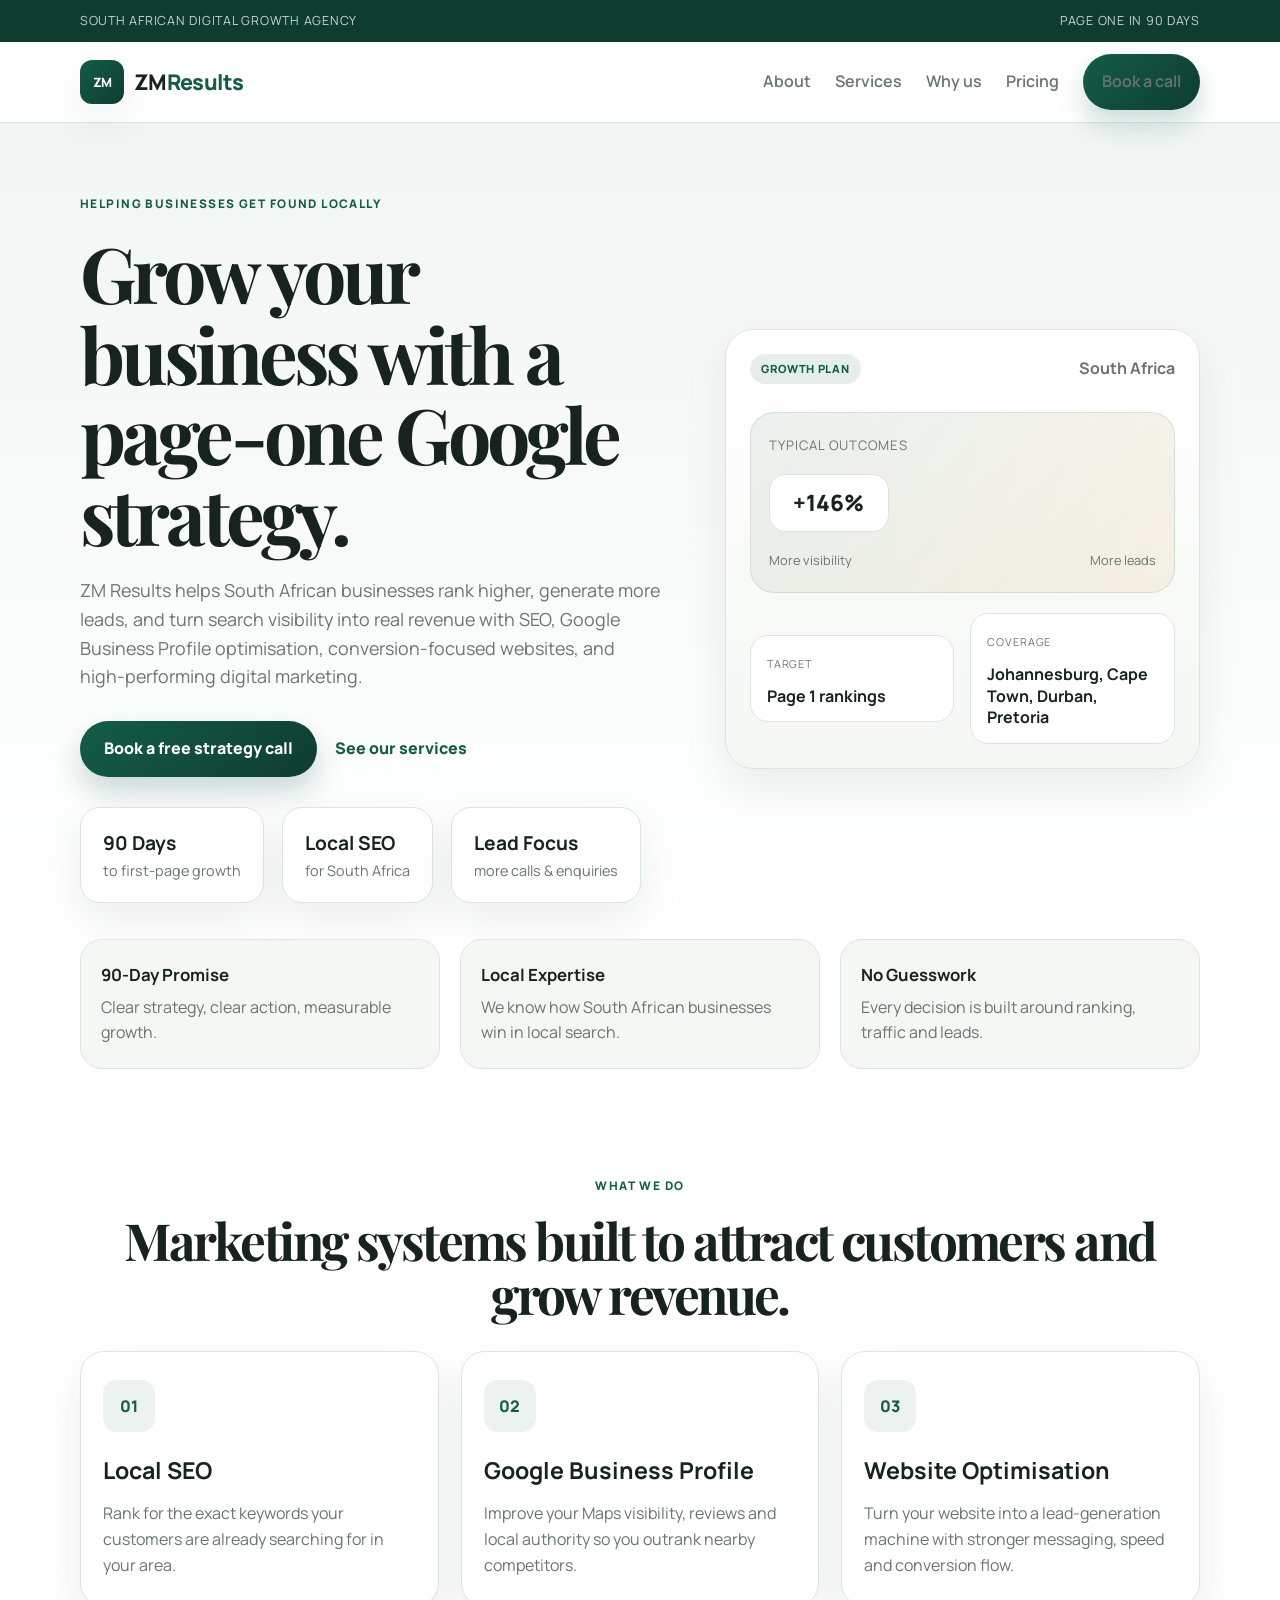
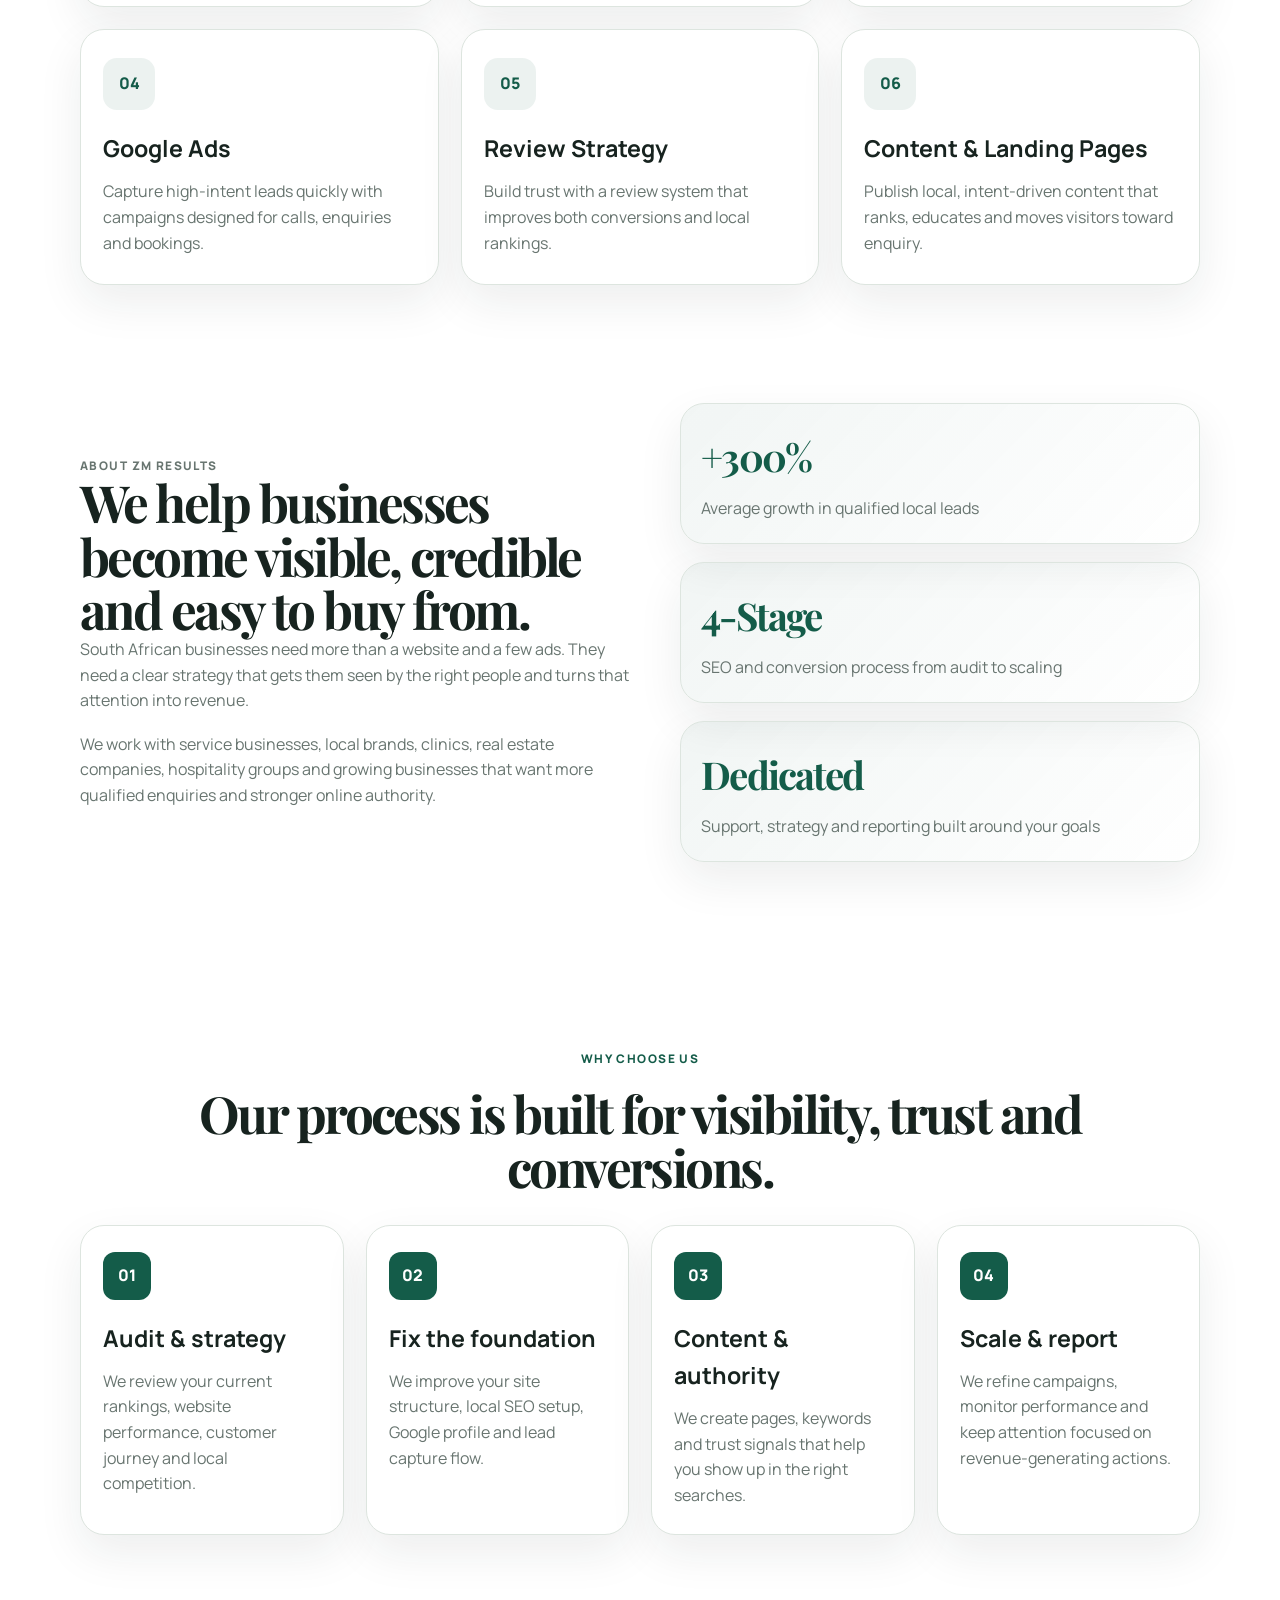
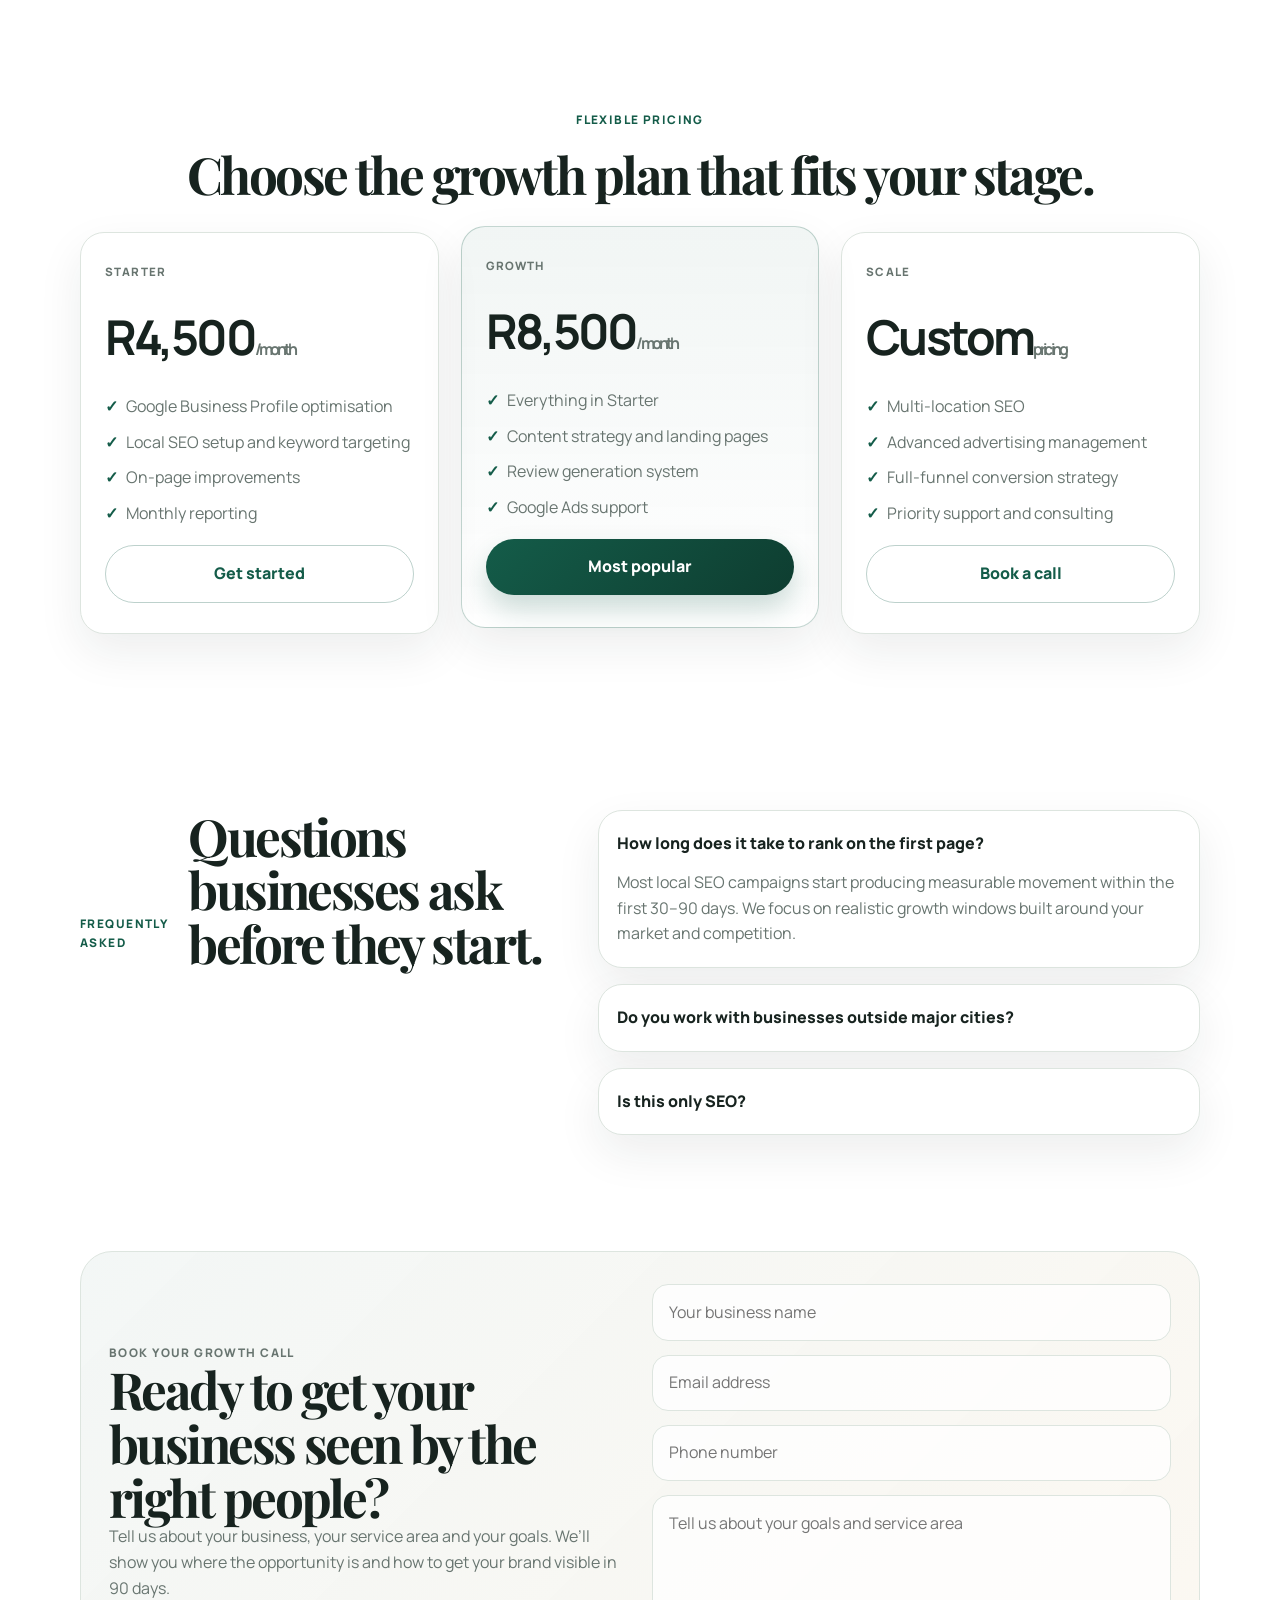
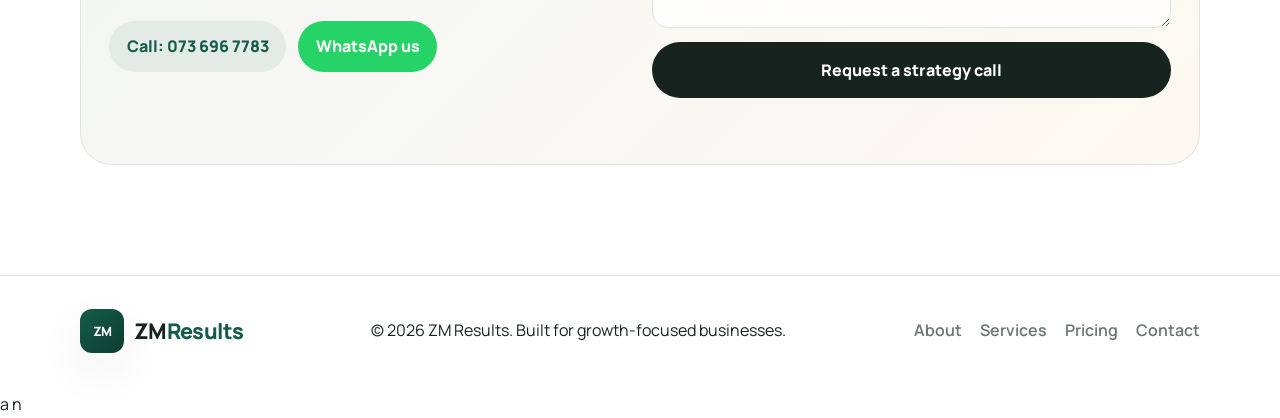
==== commit 4f167e3c: "Remove all lottery references and finalise the ZM Results marketing agency brand with email and What" ====
--- a/index.html
+++ b/index.html
@@ -5,9 +5,9 @@
     <meta name="viewport" content="width=device-width, initial-scale=1.0" />
     <meta
       name="description"
-      content="South Africa local marketing agency helping businesses rank on the first page of Google in 90 days through local SEO, Google Business Profile optimisation, website conversion strategy, and lead generation."
+      content="ZM Results is a South African marketing agency helping businesses rank on page one of Google in 90 days through SEO, Google Business Profile optimisation, website strategy and lead generation."
     />
-    <title>South Africa SEO Agency | First Page in 90 Days</title>
+    <title>ZM Results | South African Marketing Agency</title>
     <link rel="preconnect" href="https://fonts.googleapis.com" />
     <link rel="preconnect" href="https://fonts.gstatic.com" crossorigin />
     <link
@@ -19,16 +19,16 @@
   <body>
     <div class="topbar">
       <div class="container topbar-inner">
-        <span>Local SEO for South African businesses</span>
-        <span>Results in 90 days</span>
+        <span>South African digital growth agency</span>
+        <span>Page one in 90 days</span>
       </div>
     </div>
 
     <header class="site-header">
       <div class="container nav-wrap">
-        <a href="#top" class="brand" aria-label="South Africa SEO agency home">
-          <span class="brand-mark">SA</span>
-          <span class="brand-text">Local<span>Growth</span></span>
+        <a href="#top" class="brand" aria-label="ZM Results home">
+          <span class="brand-mark">ZM</span>
+          <span class="brand-text">ZM<span>Results</span></span>
         </a>
 
         <button class="menu-toggle" aria-label="Open navigation" aria-expanded="false">
@@ -38,7 +38,7 @@
         <nav class="nav" aria-label="Main navigation">
           <a href="#about">About</a>
           <a href="#services">Services</a>
-          <a href="#process">Process</a>
+          <a href="#why-us">Why us</a>
           <a href="#pricing">Pricing</a>
           <a href="#contact" class="button button-primary nav-button">Book a call</a>
         </nav>
@@ -50,33 +50,34 @@
         <div class="container hero-grid">
           <div class="hero-copy-wrap">
             <p class="eyebrow">Helping businesses get found locally</p>
-            <h1>Get your business on the first page of Google in 90 days.</h1>
+            <h1>Grow your business with a page-one Google strategy.</h1>
             <p class="hero-copy">
-              We help South African businesses turn search traffic into real leads with local SEO,
-              Google Business Profile optimisation, website upgrades, and conversion-focused digital marketing.
+              ZM Results helps South African businesses rank higher, generate more leads,
+              and turn search visibility into real revenue with SEO, Google Business Profile optimisation,
+              conversion-focused websites, and high-performing digital marketing.
             </p>
 
             <div class="hero-actions">
               <a class="button button-primary" href="#contact">Book a free strategy call</a>
-              <a class="text-link" href="#services">See what we do</a>
-            </div>
-
-            <ul class="hero-metrics" aria-label="Agency performance statistics">
-              <li><strong>90 Days</strong><span>to first-page results</span></li>
+              <a class="text-link" href="#services">See our services</a>
+            </div>
+
+            <ul class="hero-metrics" aria-label="ZM Results performance stats">
+              <li><strong>90 Days</strong><span>to first-page growth</span></li>
               <li><strong>Local SEO</strong><span>for South Africa</span></li>
               <li><strong>Lead Focus</strong><span>more calls & enquiries</span></li>
             </ul>
           </div>
 
-          <aside class="hero-card" aria-label="Featured marketing growth overview">
+          <aside class="hero-card" aria-label="ZM Results growth overview">
             <div class="card-header">
               <span class="status-pill">Growth plan</span>
               <span class="card-date">South Africa</span>
             </div>
 
             <div class="featured-result">
-              <p class="result-label">Typical results</p>
-              <div class="big-balls" aria-label="Performance growth numbers">
+              <p class="result-label">Typical outcomes</p>
+              <div class="stat-display" aria-label="Performance growth numbers">
                 <span>+146%</span>
               </div>
               <div class="result-meta">
@@ -103,15 +104,15 @@
         <div class="container proof-grid">
           <div>
             <strong>90-Day Promise</strong>
-            <span>Clear action plan, measurable growth, and business-focused reporting.</span>
+            <span>Clear strategy, clear action, measurable growth.</span>
           </div>
           <div>
             <strong>Local Expertise</strong>
-            <span>We target South African search intent, map listings, and high-converting local keywords.</span>
+            <span>We know how South African businesses win in local search.</span>
           </div>
           <div>
             <strong>No Guesswork</strong>
-            <span>Every tactic is built around ranking, traffic, and more qualified enquiries.</span>
+            <span>Every decision is built around ranking, traffic and leads.</span>
           </div>
         </div>
       </section>
@@ -120,7 +121,7 @@
         <div class="container">
           <div class="section-heading centered">
             <p class="eyebrow eyebrow-dark">What we do</p>
-            <h2>Complete digital marketing support for local businesses.</h2>
+            <h2>Marketing systems built to attract customers and grow revenue.</h2>
           </div>
 
           <div class="services-grid">
@@ -128,7 +129,7 @@
               <span class="service-icon">01</span>
               <h3>Local SEO</h3>
               <p>
-                Rank for the keywords your customers are already searching for in your city, suburb, and service area.
+                Rank for the exact keywords your customers are already searching for in your area.
               </p>
             </article>
 
@@ -136,7 +137,7 @@
               <span class="service-icon">02</span>
               <h3>Google Business Profile</h3>
               <p>
-                Optimise your Maps presence, reviews, and local signals so you outrank nearby competitors.
+                Improve your Maps visibility, reviews and local authority so you outrank nearby competitors.
               </p>
             </article>
 
@@ -144,7 +145,7 @@
               <span class="service-icon">03</span>
               <h3>Website Optimisation</h3>
               <p>
-                Turn your website into a lead-generation machine with stronger copy, faster pages, and clear conversion paths.
+                Turn your website into a lead-generation machine with stronger messaging, speed and conversion flow.
               </p>
             </article>
 
@@ -152,7 +153,7 @@
               <span class="service-icon">04</span>
               <h3>Google Ads</h3>
               <p>
-                Capture immediate demand with high-intent campaigns designed to produce calls, leads, and booked jobs.
+                Capture high-intent leads quickly with campaigns designed for calls, enquiries and bookings.
               </p>
             </article>
 
@@ -160,7 +161,7 @@
               <span class="service-icon">05</span>
               <h3>Review Strategy</h3>
               <p>
-                Build trust and authority with the right review process that improves conversions and local rankings.
+                Build trust with a review system that improves both conversions and local rankings.
               </p>
             </article>
 
@@ -168,7 +169,7 @@
               <span class="service-icon">06</span>
               <h3>Content & Landing Pages</h3>
               <p>
-                Publish content and service pages that rank, educate, and move visitors to enquiries or bookings.
+                Publish local, intent-driven content that ranks, educates and moves visitors toward enquiry.
               </p>
             </article>
           </div>
@@ -178,13 +179,13 @@
       <section class="about-section" id="about">
         <div class="container about-wrap">
           <div class="about-copy">
-            <p class="eyebrow eyebrow-dark">Why choose us</p>
-            <h2>We focus on visibility, credibility, and conversions.</h2>
+            <p class="eyebrow eyebrow-dark">About ZM Results</p>
+            <h2>We help businesses become visible, credible and easy to buy from.</h2>
             <p>
-              South African businesses need more than pretty websites and generic marketing. They need a strategy that gets them seen by the right people and turns clicks into real revenue.
+              South African businesses need more than a website and a few ads. They need a clear strategy that gets them seen by the right people and turns that attention into revenue.
             </p>
             <p>
-              We build clear, measurable growth systems for service businesses, home services, clinics, law firms, real estate brokers, hospitality brands, and local companies ready to dominate their market.
+              We work with service businesses, local brands, clinics, real estate companies, hospitality groups and growing businesses that want more qualified enquiries and stronger online authority.
             </p>
           </div>
 
@@ -199,101 +200,40 @@
             </div>
             <div class="stat-card">
               <strong>Dedicated</strong>
-              <span>Strategy support and reporting built around your goals</span>
+              <span>Support, strategy and reporting built around your goals</span>
             </div>
           </div>
         </div>
       </section>
 
-      <section class="process-section" id="process">
+      <section class="process-section" id="why-us">
         <div class="container">
           <div class="section-heading centered">
-            <p class="eyebrow">Our process</p>
-            <h2>How we turn your online presence into a lead machine.</h2>
+            <p class="eyebrow">Why choose us</p>
+            <h2>Our process is built for visibility, trust and conversions.</h2>
           </div>
 
           <div class="process-grid">
             <div class="process-step">
               <span>01</span>
               <h3>Audit & strategy</h3>
-              <p>We review your Google presence, website, keyword opportunities, and local competitors.</p>
+              <p>We review your current rankings, website performance, customer journey and local competition.</p>
             </div>
             <div class="process-step">
               <span>02</span>
               <h3>Fix the foundation</h3>
-              <p>We improve your technical SEO, business profile, and conversion paths to rank and convert.</p>
+              <p>We improve your site structure, local SEO setup, Google profile and lead capture flow.</p>
             </div>
             <div class="process-step">
               <span>03</span>
               <h3>Content & authority</h3>
-              <p>We publish local, intent-driven content and optimise your pages for real search demand.</p>
+              <p>We create pages, keywords and trust signals that help you show up in the right searches.</p>
             </div>
             <div class="process-step">
               <span>04</span>
               <h3>Scale & report</h3>
-              <p>We refine campaigns, target stronger keywords, and track what turns into calls and enquiries.</p>
-            </div>
-          </div>
-        </div>
-      </section>
-
-      <section class="results-section" id="results">
-        <div class="container">
-          <div class="section-heading">
-            <div>
-              <p class="eyebrow eyebrow-dark">Results that matter</p>
-              <h2>Built for growth, not vanity metrics.</h2>
-            </div>
-          </div>
-
-          <div class="results-grid">
-            <article class="result-card featured">
-              <div class="card-topline">
-                <span class="tag tag-green">SEO</span>
-                <span>90-day window</span>
-              </div>
-              <h3>Local search visibility</h3>
-              <div class="balls" aria-label="SEO growth results">
-                <span>Top 3</span>
-                <span>Page 1</span>
-                <span>More Calls</span>
-              </div>
-              <div class="card-footer">
-                <small>Page-one targeting for your service area</small>
-              </div>
-            </article>
-
-            <article class="result-card">
-              <div class="card-topline">
-                <span class="tag tag-gold">GBP</span>
-                <span>Maps</span>
-              </div>
-              <h3>Google Business Profile</h3>
-              <div class="balls">
-                <span>Trust</span>
-                <span>Reviews</span>
-                <span>Calls</span>
-              </div>
-              <div class="card-footer">
-                <small>More visibility in local search and Google Maps</small>
-              </div>
-            </article>
-
-            <article class="result-card">
-              <div class="card-topline">
-                <span class="tag tag-purple">Leads</span>
-                <span>Converting</span>
-              </div>
-              <h3>Website conversion</h3>
-              <div class="balls">
-                <span>Clear</span>
-                <span>Fast</span>
-                <span>Action</span>
-              </div>
-              <div class="card-footer">
-                <small>More leads from the traffic you already receive</small>
-              </div>
-            </article>
+              <p>We refine campaigns, monitor performance and keep attention focused on revenue-generating actions.</p>
+            </div>
           </div>
         </div>
       </section>
@@ -302,7 +242,7 @@
         <div class="container">
           <div class="section-heading centered">
             <p class="eyebrow eyebrow-dark">Flexible pricing</p>
-            <h2>Choose the growth plan that matches your stage.</h2>
+            <h2>Choose the growth plan that fits your stage.</h2>
           </div>
 
           <div class="pricing-grid">
@@ -335,8 +275,8 @@
               <h3>Custom<span>pricing</span></h3>
               <ul>
                 <li>Multi-location SEO</li>
-                <li>Advanced campaign management</li>
-                <li>Full funnel conversion strategy</li>
+                <li>Advanced advertising management</li>
+                <li>Full-funnel conversion strategy</li>
                 <li>Priority support and consulting</li>
               </ul>
               <a href="#contact" class="button button-secondary">Book a call</a>
@@ -355,15 +295,15 @@
           <div class="faq-list">
             <details open>
               <summary>How long does it take to rank on the first page?</summary>
-              <p>Most local SEO campaigns begin showing measurable movement within the first 30–90 days. We focus on realistic growth windows built around your market and competitive level.</p>
+              <p>Most local SEO campaigns start producing measurable movement within the first 30–90 days. We focus on realistic growth windows built around your market and competition.</p>
             </details>
             <details>
               <summary>Do you work with businesses outside major cities?</summary>
-              <p>Yes. We work with businesses across South Africa, including suburban and regional service areas where local search demand is strong and often less competitive.</p>
+              <p>Yes. We work with businesses across South Africa, including regional and suburban service areas where local search opportunity is often strong.</p>
             </details>
             <details>
               <summary>Is this only SEO?</summary>
-              <p>No. We combine local SEO, Google Business Profile optimisation, conversion strategy, and paid search support to help you grow faster and generate more leads.</p>
+              <p>No. We combine local SEO, Google Business Profile optimisation, website conversion strategy and paid search support to help you grow faster.</p>
             </details>
           </div>
         </div>
@@ -373,17 +313,25 @@
         <div class="container subscribe-wrap">
           <div>
             <p class="eyebrow">Book your growth call</p>
-            <h2>Ready to rank higher and get more qualified enquiries?</h2>
+            <h2>Ready to get your business seen by the right people?</h2>
             <p>
-              Tell us about your business, service area, and goals. We’ll show you where your growth potential is and what it would take to get you visible in 90 days.
+              Tell us about your business, your service area and your goals. We’ll show you where the opportunity is and how to get your brand visible in 90 days.
             </p>
-          </div>
-
-          <form class="subscribe-form" aria-label="Business enquiry form">
-            <input type="text" placeholder="Your business name" aria-label="Business name" required />
-            <input type="email" placeholder="Email address" aria-label="Email address" required />
-            <input type="tel" placeholder="Phone number" aria-label="Phone number" />
-            <textarea rows="4" placeholder="Tell us about your goals and service area"></textarea>
+            <div class="contact-inline">
+              <a href="tel:+27736967783" class="phone-link">Call: 073 696 7783</a>
+              <a href="https://wa.me/27736967783?text=Hi%20ZM%20Results%2C%20I%27d%20like%20to%20discuss%20my%20marketing%20growth%20strategy." class="whatsapp-link" target="_blank" rel="noopener">WhatsApp us</a>
+            </div>
+          </div>
+
+          <form class="subscribe-form" aria-label="Business enquiry form" action="https://formsubmit.co/zmresults@gmail.com" method="POST">
+            <input type="hidden" name="_subject" value="New ZM Results enquiry" />
+            <input type="hidden" name="_template" value="table" />
+            <input type="hidden" name="_captcha" value="false" />
+
+            <input type="text" name="business_name" placeholder="Your business name" aria-label="Business name" required />
+            <input type="email" name="email" placeholder="Email address" aria-label="Email address" required />
+            <input type="tel" name="phone" placeholder="Phone number" aria-label="Phone number" />
+            <textarea name="message" rows="4" placeholder="Tell us about your goals and service area"></textarea>
             <button type="submit" class="button button-dark">Request a strategy call</button>
             <span class="form-status" aria-live="polite"></span>
           </form>
@@ -393,12 +341,12 @@
 
     <footer class="site-footer">
       <div class="container footer-inner">
-        <a href="#top" class="brand footer-brand" aria-label="Local Growth home">
-          <span class="brand-mark">SA</span>
-          <span class="brand-text">Local<span>Growth</span></span>
+        <a href="#top" class="brand footer-brand" aria-label="ZM Results home">
+          <span class="brand-mark">ZM</span>
+          <span class="brand-text">ZM<span>Results</span></span>
         </a>
 
-        <p>© 2026 Local Growth South Africa. Built to help local businesses win online.</p>
+        <p>© 2026 ZM Results. Built for growth-focused businesses.</p>
 
         <div class="footer-links">
           <a href="#about">About</a>
@@ -505,6 +453,69 @@
 
 
 
+
+
+
+
+
+
+
+
+
+
+
+
+
+
+
+
+
+
+
+
+
+
+
+
+
+
+
+
+
+
+
+
+
+
+
+
+
+
+
+
+
+
+
+
+
+
+
+
+
+
+
+
+
+
+
+
+
+
+
+
+
+
+
 a
 
 
@@ -607,4 +618,644 @@
 
 
 
-...+
+
+
+
+
+
+
+
+
+
+
+
+
+
+
+
+
+
+
+
+
+
+
+
+
+
+
+
+
+
+
+
+
+
+
+
+
+
+
+
+
+
+
+
+
+
+
+
+
+
+
+
+
+
+
+
+
+
+
+
+
+
+
+
+
+
+
+
+
+
+
+
+
+
+
+
+
+
+
+
+
+
+
+
+
+
+
+
+
+
+
+
+
+
+
+
+
+
+
+
+
+
+
+
+
+
+
+
+
+
+
+
+
+
+
+
+
+
+
+
+
+
+
+
+
+
+
+
+
+
+
+
+
+
+
+
+
+
+
+
+
+
+
+
+
+
+
+
+
+
+
+
+
+
+
+
+
+
+
+
+
+
+
+
+
+
+
+
+
+
+
+
+
+
+
+
+
+
+
+
+
+
+
+
+
+
+
+
+
+
+
+
+
+
+
+
+
+
+
+
+
+
+
+
+
+
+
+
+
+
+
+
+
+
+
+
+
+
+
+
+
+
+
+
+
+
+
+
+
+
+
+
+
+
+
+
+
+
+
+
+
+
+
+
+
+
+
+
+
+
+
+
+
+
+
+
+
+
+
+
+
+
+
+
+
+
+
+
+
+
+
+
+
+
+
+
+
+
+
+
+
+
+
+
+
+
+
+
+
+
+
+
+
+
+
+
+
+
+
+
+
+
+
+
+
+
+
+
+
+
+
+
+
+
+
+
+
+
+
+
+
+
+
+
+
+
+
+
+
+
+
+
+
+
+
+
+
+
+
+
+
+
+
+
+
+
+
+
+
+
+
+
+
+
+
+
+
+
+
+
+
+
+
+
+
+
+
+
+
+
+
+
+
+
+
+
+
+
+
+
+
+
+
+
+
+
+
+
+
+
+
+
+
+
+
+
+
+
+
+
+
+
+
+
+
+
+
+
+
+
+
+
+
+
+
+
+
+
+
+
+
+
+
+
+
+
+
+
+
+
+
+
+
+
+
+
+
+
+
+
+
+
+
+
+
+
+
+
+
+
+
+
+
+
+
+
+
+
+
+
+
+
+
+
+
+
+
+
+
+
+
+
+
+
+
+
+
+
+
+
+
+
+
+
+
+
+
+
+
+
+
+
+
+
+
+
+n
+
+
+
+
+
+
+
+
+
+
+
+
+
+
+
+
+
+
+
+
+
+
+
+
+
+
+
+
+
+
+
+
+
+
+
+
+
+
+
+
+
+
+
+
+
+
+
+
+
+
+
+
+
+
+
+
+
+
+
+
+
+
+
+
+
+
+
+
+
+
+
+
+
+
+
+
+
+
+
+
+
+
+
+
+
+
+
+
+
+
+
+
+
+
+
+
+
+
+
+
+
+
+
+
+
+
+
+
+
+
+
+
+
+
+
+
+
+
+
+
+
+
+
+
+
+
+
+
+
+
+
+
+
+
+
+
+
+
+
+
+
+
+ 
+
--- a/styles.css
+++ b/styles.css
@@ -6,7 +6,6 @@
   --light: #f4f7f3;
   --line: #dde5df;
   --gold: #d9a64e;
-  --cream: #fbf7f2;
   --white: #ffffff;
   --shadow: 0 18px 45px rgba(21, 36, 32, 0.08);
 }
@@ -27,11 +26,6 @@
   line-height: 1.6;
 }
 
-img {
-  max-width: 100%;
-  display: block;
-}
-
 a {
   color: inherit;
   text-decoration: none;
@@ -50,8 +44,8 @@
 
 .topbar {
   background: var(--deep-green);
-  color: rgba(255, 255, 255, 0.8);
-  font-size: 0.82rem;
+  color: rgba(255, 255, 255, 0.78);
+  font-size: 0.78rem;
   letter-spacing: 0.06em;
   text-transform: uppercase;
 }
@@ -68,7 +62,7 @@
   position: sticky;
   top: 0;
   z-index: 20;
-  background: rgba(255, 255, 255, 0.92);
+  background: rgba(255, 255, 255, 0.94);
   backdrop-filter: blur(10px);
   border-bottom: 1px solid var(--line);
 }
@@ -287,7 +281,6 @@
 }
 
 .card-header,
-.card-topline,
 .result-meta,
 .mini-stats,
 .footer-inner {
@@ -297,23 +290,19 @@
   gap: 12px;
 }
 
-.status-pill,
-.tag {
+.status-pill {
   display: inline-flex;
   align-items: center;
   justify-content: center;
   min-height: 30px;
   padding: 0.32rem 0.7rem;
   border-radius: 999px;
+  background: rgba(20, 92, 73, 0.1);
+  color: var(--green);
   font-size: 0.7rem;
   font-weight: 800;
   letter-spacing: 0.06em;
   text-transform: uppercase;
-}
-
-.status-pill {
-  background: rgba(20, 92, 73, 0.1);
-  color: var(--green);
 }
 
 .card-date {
@@ -337,25 +326,24 @@
   text-transform: uppercase;
 }
 
-.big-balls {
+.stat-display {
   margin-top: 18px;
   display: flex;
   flex-wrap: wrap;
   gap: 12px;
 }
 
-.big-balls span,
-.balls span {
+.stat-display span {
   display: inline-flex;
   align-items: center;
   justify-content: center;
-  min-width: 84px;
+  min-width: 120px;
   min-height: 58px;
   border-radius: 16px;
   background: var(--white);
   border: 1px solid var(--line);
   font-weight: 800;
-  font-size: 1.2rem;
+  font-size: 1.4rem;
   color: var(--ink);
 }
 
@@ -461,7 +449,6 @@
 .service-card,
 .process-step,
 .price-card,
-.result-card,
 .stat-card,
 .faq-list details {
   border: 1px solid var(--line);
@@ -487,8 +474,7 @@
 }
 
 .service-card h3,
-.process-step h3,
-.result-card h3 {
+.process-step h3 {
   margin: 20px 0 12px;
   font-size: 1.45rem;
 }
@@ -565,52 +551,6 @@
   justify-content: center;
 }
 
-.results-section {
-  padding: 8px 0 90px;
-}
-
-.results-grid {
-  display: grid;
-  grid-template-columns: repeat(3, minmax(0, 1fr));
-  gap: 22px;
-}
-
-.result-card {
-  padding: 20px 18px 16px;
-}
-
-.result-card.featured {
-  background: linear-gradient(180deg, rgba(20, 92, 73, 0.06), rgba(255, 255, 255, 0));
-}
-
-.tag-green {
-  background: rgba(20, 92, 73, 0.1);
-  color: var(--green);
-}
-
-.tag-gold {
-  background: rgba(217, 166, 78, 0.16);
-  color: #8f6516;
-}
-
-.tag-purple {
-  background: rgba(130, 102, 197, 0.12);
-  color: #5f4f9c;
-}
-
-.balls {
-  margin-top: 20px;
-  display: flex;
-  flex-wrap: wrap;
-  gap: 10px;
-}
-
-.card-footer {
-  margin-top: 18px;
-  color: var(--muted);
-  font-size: 0.9rem;
-}
-
 .pricing-grid {
   grid-template-columns: repeat(3, minmax(0, 1fr));
 }
@@ -708,6 +648,34 @@
   border: 1px solid var(--line);
   border-radius: 32px;
   padding: 32px 28px;
+}
+
+.contact-inline {
+  display: flex;
+  flex-wrap: wrap;
+  align-items: center;
+  gap: 12px;
+  margin-top: 20px;
+}
+
+.phone-link,
+.whatsapp-link {
+  display: inline-flex;
+  align-items: center;
+  justify-content: center;
+  padding: 0.8rem 1.1rem;
+  border-radius: 999px;
+  font-weight: 800;
+}
+
+.phone-link {
+  background: rgba(20, 92, 73, 0.08);
+  color: var(--green);
+}
+
+.whatsapp-link {
+  background: #25d366;
+  color: var(--white);
 }
 
 .subscribe-form {
@@ -764,8 +732,8 @@
   .subscribe-wrap,
   .services-grid,
   .pricing-grid,
-  .results-grid,
-  .process-grid {
+  .process-grid,
+  .proof-grid {
     grid-template-columns: 1fr 1fr;
   }
 
@@ -777,9 +745,8 @@
   }
 
   .services-grid,
-  .results-grid,
-  .process-grid,
-  .pricing-grid {
+  .pricing-grid,
+  .process-grid {
     grid-template-columns: 1fr 1fr;
   }
 }
@@ -820,7 +787,6 @@
   }
 
   .services-grid,
-  .results-grid,
   .process-grid,
   .pricing-grid,
   .proof-grid,
@@ -829,7 +795,6 @@
   }
 
   .card-header,
-  .card-topline,
   .result-meta,
   .footer-inner {
     flex-direction: column;
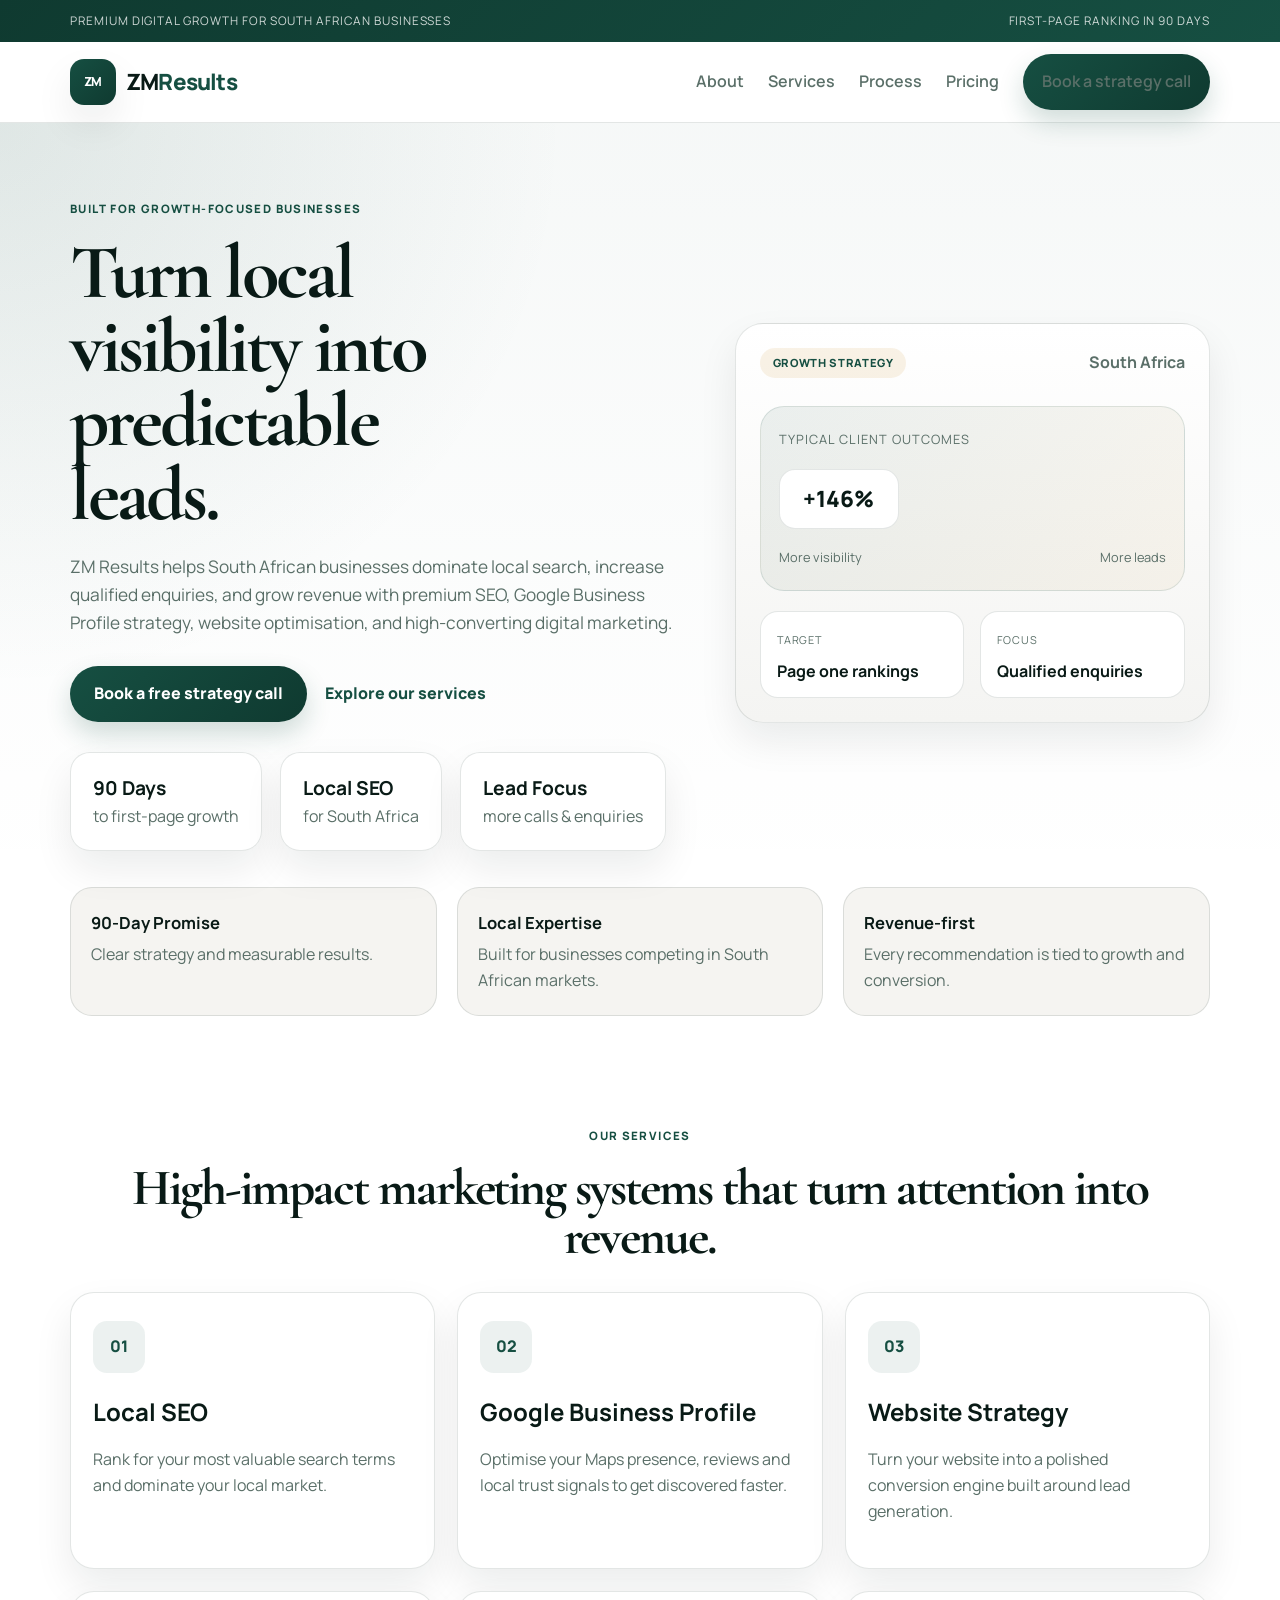
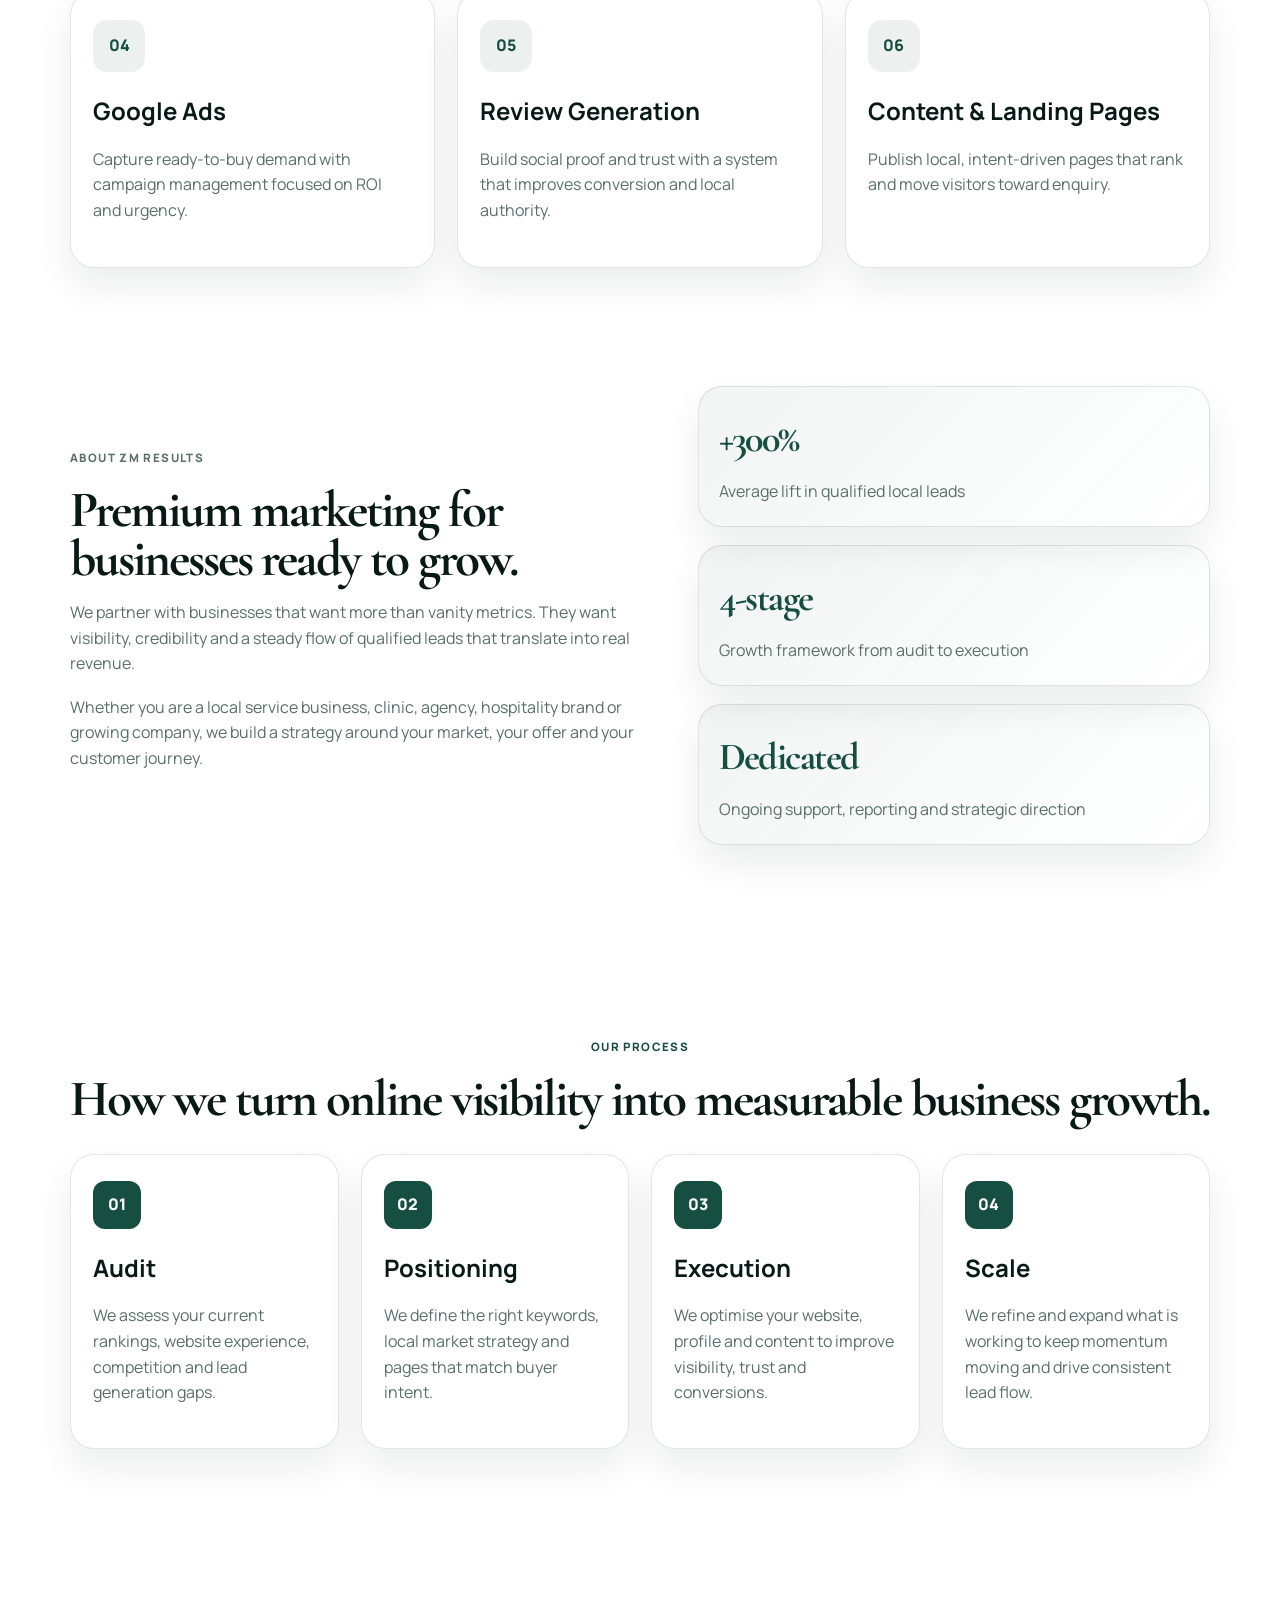
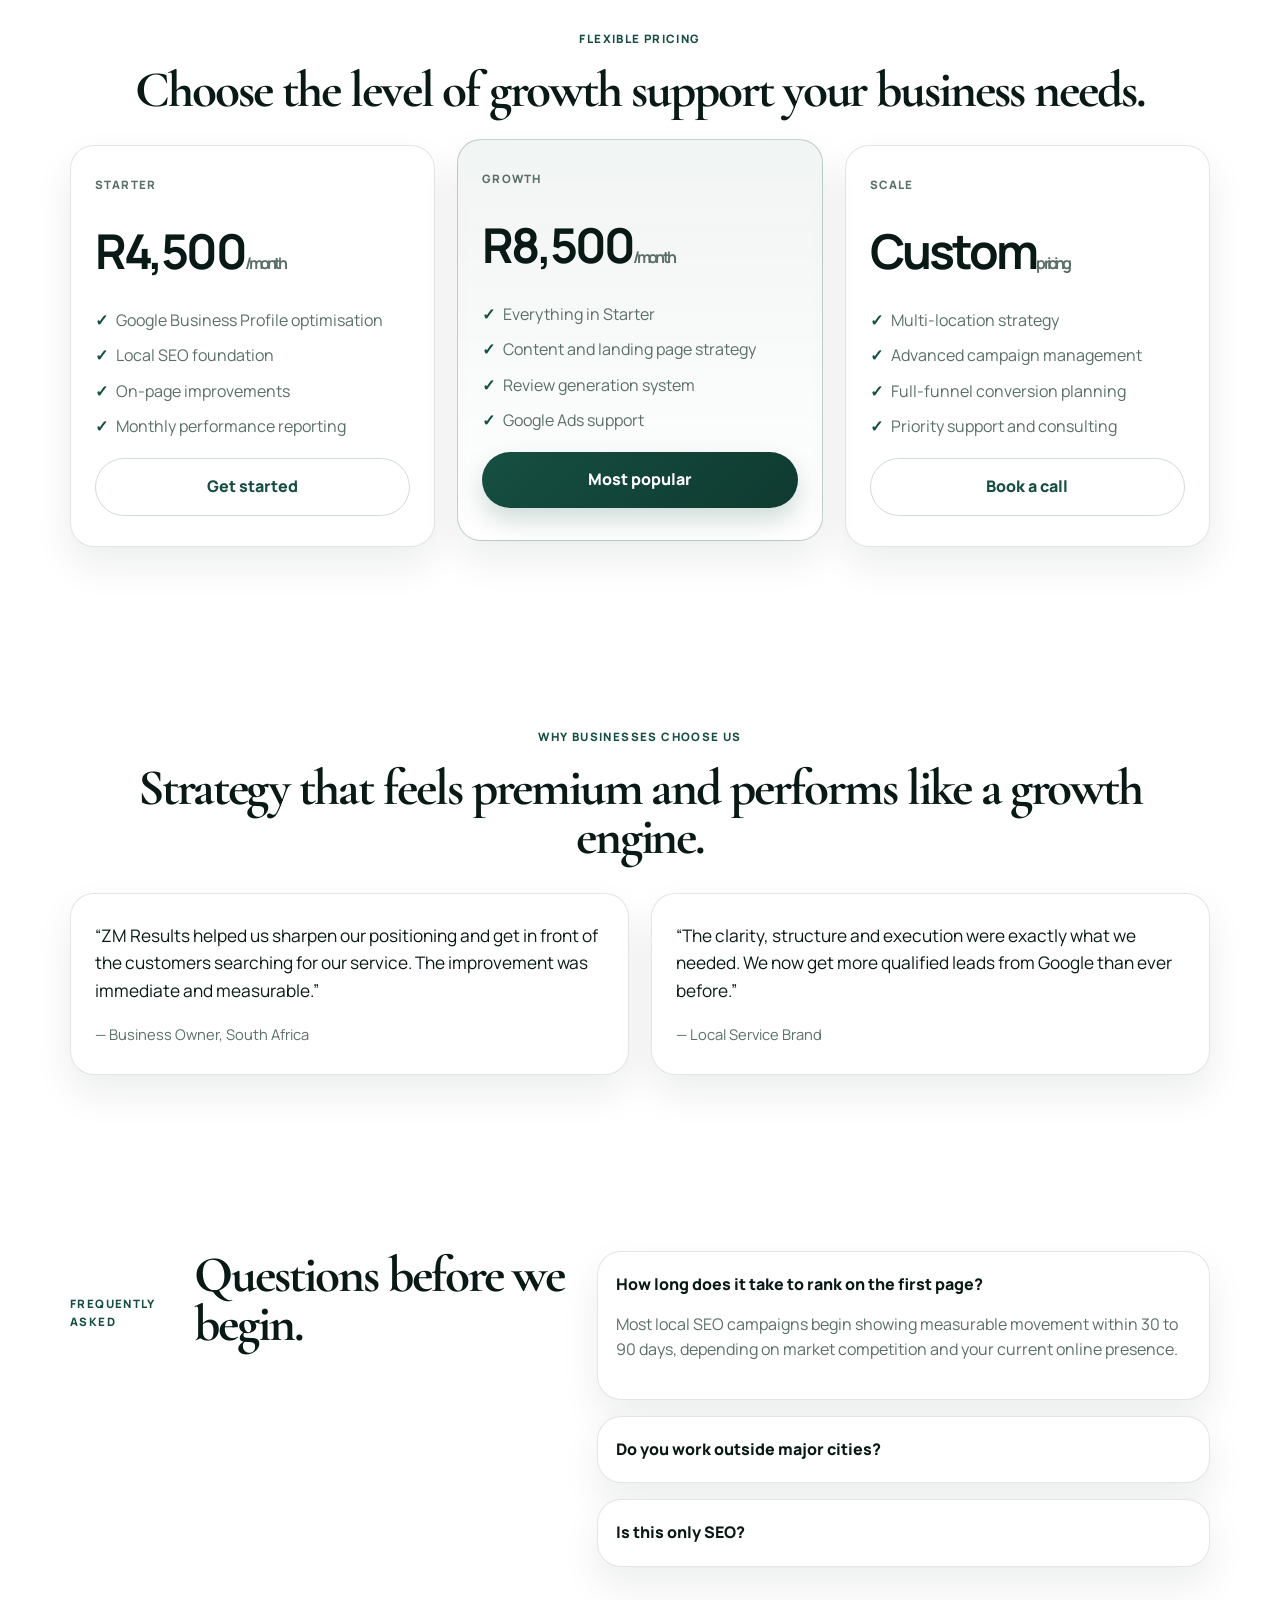
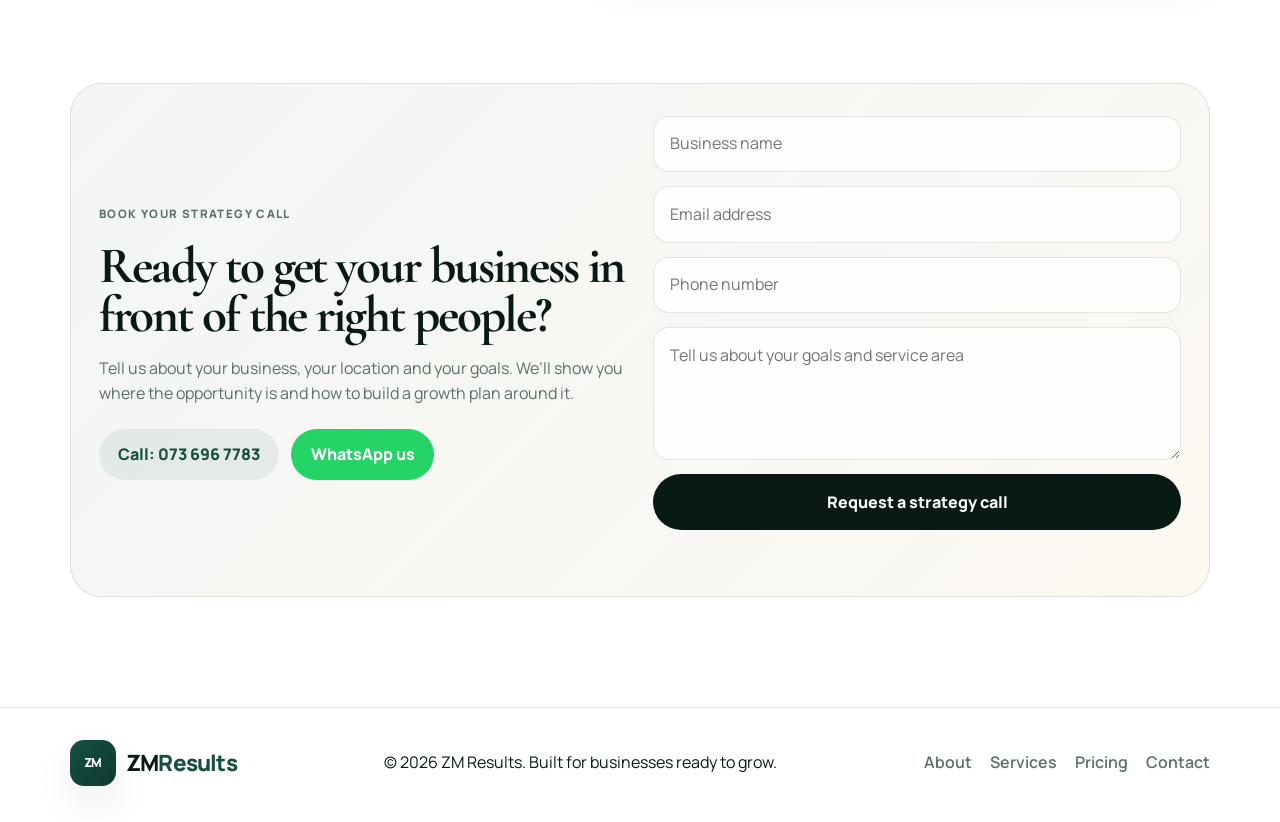
==== commit caef65fd: "Create a premium, conversion-focused ZM Results marketing agency landing page with final contact det" ====
--- a/index.html
+++ b/index.html
@@ -5,13 +5,13 @@
     <meta name="viewport" content="width=device-width, initial-scale=1.0" />
     <meta
       name="description"
-      content="ZM Results is a South African marketing agency helping businesses rank on page one of Google in 90 days through SEO, Google Business Profile optimisation, website strategy and lead generation."
+      content="ZM Results is a premium South African marketing agency helping businesses rank on page one of Google in 90 days through SEO, Google Business Profile optimisation, paid ads and conversion-focused growth strategy."
     />
-    <title>ZM Results | South African Marketing Agency</title>
+    <title>ZM Results | Premium South African Marketing Agency</title>
     <link rel="preconnect" href="https://fonts.googleapis.com" />
     <link rel="preconnect" href="https://fonts.gstatic.com" crossorigin />
     <link
-      href="https://fonts.googleapis.com/css2?family=Manrope:wght@400;500;600;700;800&family=Playfair+Display:wght@600;700&display=swap"
+      href="https://fonts.googleapis.com/css2?family=Manrope:wght@400;500;600;700;800&family=Cormorant+Garamond:wght@600;700&display=swap"
       rel="stylesheet"
     />
     <link rel="stylesheet" href="styles.css" />
@@ -19,8 +19,8 @@
   <body>
     <div class="topbar">
       <div class="container topbar-inner">
-        <span>South African digital growth agency</span>
-        <span>Page one in 90 days</span>
+        <span>Premium digital growth for South African businesses</span>
+        <span>First-page ranking in 90 days</span>
       </div>
     </div>
 
@@ -38,9 +38,9 @@
         <nav class="nav" aria-label="Main navigation">
           <a href="#about">About</a>
           <a href="#services">Services</a>
-          <a href="#why-us">Why us</a>
+          <a href="#process">Process</a>
           <a href="#pricing">Pricing</a>
-          <a href="#contact" class="button button-primary nav-button">Book a call</a>
+          <a href="#contact" class="button button-primary nav-button">Book a strategy call</a>
         </nav>
       </div>
     </header>
@@ -49,35 +49,35 @@
       <section class="hero">
         <div class="container hero-grid">
           <div class="hero-copy-wrap">
-            <p class="eyebrow">Helping businesses get found locally</p>
-            <h1>Grow your business with a page-one Google strategy.</h1>
+            <p class="eyebrow">Built for growth-focused businesses</p>
+            <h1>Turn local visibility into predictable leads.</h1>
             <p class="hero-copy">
-              ZM Results helps South African businesses rank higher, generate more leads,
-              and turn search visibility into real revenue with SEO, Google Business Profile optimisation,
-              conversion-focused websites, and high-performing digital marketing.
+              ZM Results helps South African businesses dominate local search, increase qualified enquiries,
+              and grow revenue with premium SEO, Google Business Profile strategy, website optimisation,
+              and high-converting digital marketing.
             </p>
 
             <div class="hero-actions">
               <a class="button button-primary" href="#contact">Book a free strategy call</a>
-              <a class="text-link" href="#services">See our services</a>
-            </div>
-
-            <ul class="hero-metrics" aria-label="ZM Results performance stats">
+              <a class="text-link" href="#services">Explore our services</a>
+            </div>
+
+            <ul class="hero-metrics" aria-label="Agency key metrics">
               <li><strong>90 Days</strong><span>to first-page growth</span></li>
               <li><strong>Local SEO</strong><span>for South Africa</span></li>
               <li><strong>Lead Focus</strong><span>more calls & enquiries</span></li>
             </ul>
           </div>
 
-          <aside class="hero-card" aria-label="ZM Results growth overview">
+          <aside class="hero-card" aria-label="ZM Results growth snapshot">
             <div class="card-header">
-              <span class="status-pill">Growth plan</span>
+              <span class="status-pill">Growth strategy</span>
               <span class="card-date">South Africa</span>
             </div>
 
             <div class="featured-result">
-              <p class="result-label">Typical outcomes</p>
-              <div class="stat-display" aria-label="Performance growth numbers">
+              <p class="result-label">Typical client outcomes</p>
+              <div class="stat-display">
                 <span>+146%</span>
               </div>
               <div class="result-meta">
@@ -89,11 +89,11 @@
             <div class="mini-stats">
               <div>
                 <span>Target</span>
-                <strong>Page 1 rankings</strong>
+                <strong>Page one rankings</strong>
               </div>
               <div>
-                <span>Coverage</span>
-                <strong>Johannesburg, Cape Town, Durban, Pretoria</strong>
+                <span>Focus</span>
+                <strong>Qualified enquiries</strong>
               </div>
             </div>
           </aside>
@@ -104,15 +104,15 @@
         <div class="container proof-grid">
           <div>
             <strong>90-Day Promise</strong>
-            <span>Clear strategy, clear action, measurable growth.</span>
+            <span>Clear strategy and measurable results.</span>
           </div>
           <div>
             <strong>Local Expertise</strong>
-            <span>We know how South African businesses win in local search.</span>
+            <span>Built for businesses competing in South African markets.</span>
           </div>
           <div>
-            <strong>No Guesswork</strong>
-            <span>Every decision is built around ranking, traffic and leads.</span>
+            <strong>Revenue-first</strong>
+            <span>Every recommendation is tied to growth and conversion.</span>
           </div>
         </div>
       </section>
@@ -120,57 +120,45 @@
       <section class="services-section" id="services">
         <div class="container">
           <div class="section-heading centered">
-            <p class="eyebrow eyebrow-dark">What we do</p>
-            <h2>Marketing systems built to attract customers and grow revenue.</h2>
+            <p class="eyebrow eyebrow-dark">Our services</p>
+            <h2>High-impact marketing systems that turn attention into revenue.</h2>
           </div>
 
           <div class="services-grid">
             <article class="service-card">
               <span class="service-icon">01</span>
               <h3>Local SEO</h3>
-              <p>
-                Rank for the exact keywords your customers are already searching for in your area.
-              </p>
+              <p>Rank for your most valuable search terms and dominate your local market.</p>
             </article>
 
             <article class="service-card">
               <span class="service-icon">02</span>
               <h3>Google Business Profile</h3>
-              <p>
-                Improve your Maps visibility, reviews and local authority so you outrank nearby competitors.
-              </p>
+              <p>Optimise your Maps presence, reviews and local trust signals to get discovered faster.</p>
             </article>
 
             <article class="service-card">
               <span class="service-icon">03</span>
-              <h3>Website Optimisation</h3>
-              <p>
-                Turn your website into a lead-generation machine with stronger messaging, speed and conversion flow.
-              </p>
+              <h3>Website Strategy</h3>
+              <p>Turn your website into a polished conversion engine built around lead generation.</p>
             </article>
 
             <article class="service-card">
               <span class="service-icon">04</span>
               <h3>Google Ads</h3>
-              <p>
-                Capture high-intent leads quickly with campaigns designed for calls, enquiries and bookings.
-              </p>
+              <p>Capture ready-to-buy demand with campaign management focused on ROI and urgency.</p>
             </article>
 
             <article class="service-card">
               <span class="service-icon">05</span>
-              <h3>Review Strategy</h3>
-              <p>
-                Build trust with a review system that improves both conversions and local rankings.
-              </p>
+              <h3>Review Generation</h3>
+              <p>Build social proof and trust with a system that improves conversion and local authority.</p>
             </article>
 
             <article class="service-card">
               <span class="service-icon">06</span>
               <h3>Content & Landing Pages</h3>
-              <p>
-                Publish local, intent-driven content that ranks, educates and moves visitors toward enquiry.
-              </p>
+              <p>Publish local, intent-driven pages that rank and move visitors toward enquiry.</p>
             </article>
           </div>
         </div>
@@ -180,59 +168,61 @@
         <div class="container about-wrap">
           <div class="about-copy">
             <p class="eyebrow eyebrow-dark">About ZM Results</p>
-            <h2>We help businesses become visible, credible and easy to buy from.</h2>
+            <h2>Premium marketing for businesses ready to grow.</h2>
             <p>
-              South African businesses need more than a website and a few ads. They need a clear strategy that gets them seen by the right people and turns that attention into revenue.
+              We partner with businesses that want more than vanity metrics. They want visibility,
+              credibility and a steady flow of qualified leads that translate into real revenue.
             </p>
             <p>
-              We work with service businesses, local brands, clinics, real estate companies, hospitality groups and growing businesses that want more qualified enquiries and stronger online authority.
+              Whether you are a local service business, clinic, agency, hospitality brand or growing company,
+              we build a strategy around your market, your offer and your customer journey.
             </p>
           </div>
 
           <div class="about-stats">
             <div class="stat-card">
               <strong>+300%</strong>
-              <span>Average growth in qualified local leads</span>
+              <span>Average lift in qualified local leads</span>
             </div>
             <div class="stat-card">
-              <strong>4-Stage</strong>
-              <span>SEO and conversion process from audit to scaling</span>
+              <strong>4-stage</strong>
+              <span>Growth framework from audit to execution</span>
             </div>
             <div class="stat-card">
               <strong>Dedicated</strong>
-              <span>Support, strategy and reporting built around your goals</span>
-            </div>
-          </div>
-        </div>
-      </section>
-
-      <section class="process-section" id="why-us">
+              <span>Ongoing support, reporting and strategic direction</span>
+            </div>
+          </div>
+        </div>
+      </section>
+
+      <section class="process-section" id="process">
         <div class="container">
           <div class="section-heading centered">
-            <p class="eyebrow">Why choose us</p>
-            <h2>Our process is built for visibility, trust and conversions.</h2>
+            <p class="eyebrow">Our process</p>
+            <h2>How we turn online visibility into measurable business growth.</h2>
           </div>
 
           <div class="process-grid">
             <div class="process-step">
               <span>01</span>
-              <h3>Audit & strategy</h3>
-              <p>We review your current rankings, website performance, customer journey and local competition.</p>
+              <h3>Audit</h3>
+              <p>We assess your current rankings, website experience, competition and lead generation gaps.</p>
             </div>
             <div class="process-step">
               <span>02</span>
-              <h3>Fix the foundation</h3>
-              <p>We improve your site structure, local SEO setup, Google profile and lead capture flow.</p>
+              <h3>Positioning</h3>
+              <p>We define the right keywords, local market strategy and pages that match buyer intent.</p>
             </div>
             <div class="process-step">
               <span>03</span>
-              <h3>Content & authority</h3>
-              <p>We create pages, keywords and trust signals that help you show up in the right searches.</p>
+              <h3>Execution</h3>
+              <p>We optimise your website, profile and content to improve visibility, trust and conversions.</p>
             </div>
             <div class="process-step">
               <span>04</span>
-              <h3>Scale & report</h3>
-              <p>We refine campaigns, monitor performance and keep attention focused on revenue-generating actions.</p>
+              <h3>Scale</h3>
+              <p>We refine and expand what is working to keep momentum moving and drive consistent lead flow.</p>
             </div>
           </div>
         </div>
@@ -242,7 +232,7 @@
         <div class="container">
           <div class="section-heading centered">
             <p class="eyebrow eyebrow-dark">Flexible pricing</p>
-            <h2>Choose the growth plan that fits your stage.</h2>
+            <h2>Choose the level of growth support your business needs.</h2>
           </div>
 
           <div class="pricing-grid">
@@ -251,9 +241,9 @@
               <h3>R4,500<span>/month</span></h3>
               <ul>
                 <li>Google Business Profile optimisation</li>
-                <li>Local SEO setup and keyword targeting</li>
+                <li>Local SEO foundation</li>
                 <li>On-page improvements</li>
-                <li>Monthly reporting</li>
+                <li>Monthly performance reporting</li>
               </ul>
               <a href="#contact" class="button button-secondary">Get started</a>
             </div>
@@ -263,7 +253,7 @@
               <h3>R8,500<span>/month</span></h3>
               <ul>
                 <li>Everything in Starter</li>
-                <li>Content strategy and landing pages</li>
+                <li>Content and landing page strategy</li>
                 <li>Review generation system</li>
                 <li>Google Ads support</li>
               </ul>
@@ -274,13 +264,33 @@
               <p class="plan-name">Scale</p>
               <h3>Custom<span>pricing</span></h3>
               <ul>
-                <li>Multi-location SEO</li>
-                <li>Advanced advertising management</li>
-                <li>Full-funnel conversion strategy</li>
+                <li>Multi-location strategy</li>
+                <li>Advanced campaign management</li>
+                <li>Full-funnel conversion planning</li>
                 <li>Priority support and consulting</li>
               </ul>
               <a href="#contact" class="button button-secondary">Book a call</a>
             </div>
+          </div>
+        </div>
+      </section>
+
+      <section class="testimonial-section">
+        <div class="container">
+          <div class="section-heading centered">
+            <p class="eyebrow eyebrow-dark">Why businesses choose us</p>
+            <h2>Strategy that feels premium and performs like a growth engine.</h2>
+          </div>
+
+          <div class="testimonial-grid">
+            <blockquote>
+              “ZM Results helped us sharpen our positioning and get in front of the customers searching for our service. The improvement was immediate and measurable.”
+              <footer>— Business Owner, South Africa</footer>
+            </blockquote>
+            <blockquote>
+              “The clarity, structure and execution were exactly what we needed. We now get more qualified leads from Google than ever before.”
+              <footer>— Local Service Brand</footer>
+            </blockquote>
           </div>
         </div>
       </section>
@@ -289,21 +299,21 @@
         <div class="container faq-wrap">
           <div class="section-heading">
             <p class="eyebrow eyebrow-dark">Frequently asked</p>
-            <h2>Questions businesses ask before they start.</h2>
+            <h2>Questions before we begin.</h2>
           </div>
 
           <div class="faq-list">
             <details open>
               <summary>How long does it take to rank on the first page?</summary>
-              <p>Most local SEO campaigns start producing measurable movement within the first 30–90 days. We focus on realistic growth windows built around your market and competition.</p>
+              <p>Most local SEO campaigns begin showing measurable movement within 30 to 90 days, depending on market competition and your current online presence.</p>
             </details>
             <details>
-              <summary>Do you work with businesses outside major cities?</summary>
-              <p>Yes. We work with businesses across South Africa, including regional and suburban service areas where local search opportunity is often strong.</p>
+              <summary>Do you work outside major cities?</summary>
+              <p>Yes. We help businesses across South Africa, including suburban and regional service areas where strong local demand often goes untapped.</p>
             </details>
             <details>
               <summary>Is this only SEO?</summary>
-              <p>No. We combine local SEO, Google Business Profile optimisation, website conversion strategy and paid search support to help you grow faster.</p>
+              <p>No. We combine SEO, Google Business Profile optimisation, website strategy and paid acquisition to create a more complete growth plan.</p>
             </details>
           </div>
         </div>
@@ -312,14 +322,15 @@
       <section class="subscribe-section" id="contact">
         <div class="container subscribe-wrap">
           <div>
-            <p class="eyebrow">Book your growth call</p>
-            <h2>Ready to get your business seen by the right people?</h2>
+            <p class="eyebrow">Book your strategy call</p>
+            <h2>Ready to get your business in front of the right people?</h2>
             <p>
-              Tell us about your business, your service area and your goals. We’ll show you where the opportunity is and how to get your brand visible in 90 days.
+              Tell us about your business, your location and your goals. We’ll show you where the opportunity is and how to build a growth plan around it.
             </p>
+
             <div class="contact-inline">
               <a href="tel:+27736967783" class="phone-link">Call: 073 696 7783</a>
-              <a href="https://wa.me/27736967783?text=Hi%20ZM%20Results%2C%20I%27d%20like%20to%20discuss%20my%20marketing%20growth%20strategy." class="whatsapp-link" target="_blank" rel="noopener">WhatsApp us</a>
+              <a href="https://wa.me/27736967783?text=Hi%20ZM%20Results%2C%20I%27d%20like%20to%20book%20a%20strategy%20call." class="whatsapp-link" target="_blank" rel="noopener">WhatsApp us</a>
             </div>
           </div>
 
@@ -328,7 +339,7 @@
             <input type="hidden" name="_template" value="table" />
             <input type="hidden" name="_captcha" value="false" />
 
-            <input type="text" name="business_name" placeholder="Your business name" aria-label="Business name" required />
+            <input type="text" name="business_name" placeholder="Business name" aria-label="Business name" required />
             <input type="email" name="email" placeholder="Email address" aria-label="Email address" required />
             <input type="tel" name="phone" placeholder="Phone number" aria-label="Phone number" />
             <textarea name="message" rows="4" placeholder="Tell us about your goals and service area"></textarea>
@@ -346,7 +357,7 @@
           <span class="brand-text">ZM<span>Results</span></span>
         </a>
 
-        <p>© 2026 ZM Results. Built for growth-focused businesses.</p>
+        <p>© 2026 ZM Results. Built for businesses ready to grow.</p>
 
         <div class="footer-links">
           <a href="#about">About</a>
@@ -360,902 +371,3 @@
     <script src="script.js"></script>
   </body>
 </html>
-
-
-
-
-
-
-
-
-
-
-
-
-
-
-
-
-
-
-
-
-
-
-
-
-
-
-
-
-
-
-
-
-
-
-
-
-
-
-
-
-
-
-
-
-
-
-
-
-
-
-
-
-
-
-
-
-
-
-
-
-
-
-
-
-
-
-
-
-
-
-
-
-
-
-
-
-
-
-
-
-
-
-
-
-
-
-
-
-
-
-
-
-
-
-
-
-
-
-
-
-
-
-
-
-
-
-
-
-
-
-
-
-
-
-
-
-
-
-
-
-
-
-
-
-
-
-
-
-
-
-
-
-
-
-
-
-
-
-
-
-
-
-
-
-
-
-
-
-
-
-
-
-
-
-
-
-a
-
-
-
-
-
-
-
-
-
-
-
-
-
-
-
-
-
-
-
-
-
-
-
-
-
-
-
-
-
-
-
-
-
-
-
-
-
-
-
-
-
-
-
-
-
-
-
-
-
-
-
-
-
-
-
-
-
-
-
-
-
-
-
-
-
-
-
-
-
-
-
-
-
-
-
-
-
-
-
-
-
-
-
-
-
-
-
-
-
-
-
-
-
-
-
-
-
-
-
-
-
-
-
-
-
-
-
-
-
-
-
-
-
-
-
-
-
-
-
-
-
-
-
-
-
-
-
-
-
-
-
-
-
-
-
-
-
-
-
-
-
-
-
-
-
-
-
-
-
-
-
-
-
-
-
-
-
-
-
-
-
-
-
-
-
-
-
-
-
-
-
-
-
-
-
-
-
-
-
-
-
-
-
-
-
-
-
-
-
-
-
-
-
-
-
-
-
-
-
-
-
-
-
-
-
-
-
-
-
-
-
-
-
-
-
-
-
-
-
-
-
-
-
-
-
-
-
-
-
-
-
-
-
-
-
-
-
-
-
-
-
-
-
-
-
-
-
-
-
-
-
-
-
-
-
-
-
-
-
-
-
-
-
-
-
-
-
-
-
-
-
-
-
-
-
-
-
-
-
-
-
-
-
-
-
-
-
-
-
-
-
-
-
-
-
-
-
-
-
-
-
-
-
-
-
-
-
-
-
-
-
-
-
-
-
-
-
-
-
-
-
-
-
-
-
-
-
-
-
-
-
-
-
-
-
-
-
-
-
-
-
-
-
-
-
-
-
-
-
-
-
-
-
-
-
-
-
-
-
-
-
-
-
-
-
-
-
-
-
-
-
-
-
-
-
-
-
-
-
-
-
-
-
-
-
-
-
-
-
-
-
-
-
-
-
-
-
-
-
-
-
-
-
-
-
-
-
-
-
-
-
-
-
-
-
-
-
-
-
-
-
-
-
-
-
-
-
-
-
-
-
-
-
-
-
-
-
-
-
-
-
-
-
-
-
-
-
-
-
-
-
-
-
-
-
-
-
-
-
-
-
-
-
-
-
-
-
-
-
-
-
-
-
-
-
-
-
-
-
-
-
-
-
-
-
-
-
-
-
-
-
-
-
-
-
-
-
-
-
-
-
-
-
-
-
-
-
-
-
-
-
-
-
-
-
-
-
-
-
-
-
-
-
-
-
-
-
-
-
-
-
-
-
-
-
-
-
-
-
-
-
-
-
-
-
-
-
-
-
-
-
-
-
-
-
-
-
-
-
-
-
-
-
-
-
-
-
-
-
-
-
-
-
-
-
-
-
-
-
-
-
-
-
-
-
-
-
-
-
-
-
-
-
-
-
-
-
-n
-
-
-
-
-
-
-
-
-
-
-
-
-
-
-
-
-
-
-
-
-
-
-
-
-
-
-
-
-
-
-
-
-
-
-
-
-
-
-
-
-
-
-
-
-
-
-
-
-
-
-
-
-
-
-
-
-
-
-
-
-
-
-
-
-
-
-
-
-
-
-
-
-
-
-
-
-
-
-
-
-
-
-
-
-
-
-
-
-
-
-
-
-
-
-
-
-
-
-
-
-
-
-
-
-
-
-
-
-
-
-
-
-
-
-
-
-
-
-
-
-
-
-
-
-
-
-
-
-
-
-
-
-
-
-
-
-
-
-
-
-
-
- 
-
--- a/styles.css
+++ b/styles.css
@@ -1,13 +1,15 @@
 :root {
-  --ink: #17231f;
-  --muted: #687570;
-  --green: #145c49;
-  --deep-green: #0e3d30;
-  --light: #f4f7f3;
-  --line: #dde5df;
-  --gold: #d9a64e;
+  --ink: #091a16;
+  --ink-soft: #19362f;
+  --muted: #5a6f68;
+  --green: #164f42;
+  --green-strong: #0f3a30;
+  --gold: #d7a856;
+  --gold-soft: rgba(215, 168, 86, 0.15);
+  --line: rgba(25, 54, 47, 0.12);
+  --panel: #f5f4f1;
   --white: #ffffff;
-  --shadow: 0 18px 45px rgba(21, 36, 32, 0.08);
+  --shadow: 0 18px 38px rgba(8, 24, 20, 0.08);
 }
 
 * {
@@ -37,16 +39,21 @@
   font: inherit;
 }
 
+img {
+  max-width: 100%;
+  display: block;
+}
+
 .container {
-  width: min(1120px, calc(100% - 32px));
+  width: min(1140px, calc(100% - 32px));
   margin: 0 auto;
 }
 
 .topbar {
-  background: var(--deep-green);
-  color: rgba(255, 255, 255, 0.78);
-  font-size: 0.78rem;
-  letter-spacing: 0.06em;
+  background: linear-gradient(135deg, var(--green-strong), var(--green));
+  color: rgba(255, 255, 255, 0.8);
+  font-size: 0.74rem;
+  letter-spacing: 0.08em;
   text-transform: uppercase;
 }
 
@@ -61,10 +68,10 @@
 .site-header {
   position: sticky;
   top: 0;
-  z-index: 20;
-  background: rgba(255, 255, 255, 0.94);
+  z-index: 100;
+  border-bottom: 1px solid var(--line);
+  background: rgba(255, 255, 255, 0.92);
   backdrop-filter: blur(10px);
-  border-bottom: 1px solid var(--line);
 }
 
 .nav-wrap {
@@ -72,31 +79,31 @@
   align-items: center;
   justify-content: space-between;
   min-height: 80px;
-  gap: 24px;
+  gap: 20px;
 }
 
 .brand {
   display: inline-flex;
   align-items: center;
   gap: 10px;
-  font-weight: 800;
-  letter-spacing: -0.04em;
+  letter-spacing: -0.05em;
+  font-weight: 800;
 }
 
 .brand-mark {
-  width: 44px;
-  height: 44px;
-  border-radius: 12px;
+  width: 46px;
+  height: 46px;
   display: grid;
   place-items: center;
-  background: linear-gradient(135deg, var(--green), var(--deep-green));
+  border-radius: 14px;
+  background: linear-gradient(135deg, var(--green), var(--green-strong));
   color: var(--white);
-  font-size: 0.8rem;
   box-shadow: var(--shadow);
+  font-size: 0.78rem;
 }
 
 .brand-text {
-  font-size: 1.35rem;
+  font-size: 1.4rem;
   color: var(--ink);
 }
 
@@ -134,19 +141,19 @@
 
 .button:hover,
 .button:focus-visible {
-  transform: translateY(-1px);
+  transform: translateY(-2px);
 }
 
 .button-primary {
-  background: linear-gradient(135deg, var(--green), var(--deep-green));
+  background: linear-gradient(135deg, var(--green), var(--green-strong));
   color: var(--white);
-  box-shadow: 0 14px 28px rgba(20, 92, 73, 0.22);
+  box-shadow: 0 12px 26px rgba(22, 79, 66, 0.2);
 }
 
 .button-secondary {
   background: transparent;
-  color: var(--green);
-  border: 1px solid rgba(20, 92, 73, 0.28);
+  border: 1px solid rgba(22, 79, 66, 0.2);
+  color: var(--green);
 }
 
 .button-dark {
@@ -177,28 +184,32 @@
   width: 20px;
   height: 2px;
   background: var(--ink);
+  display: block;
   border-radius: 999px;
-  display: block;
 }
 
 .hero {
-  background: linear-gradient(180deg, rgba(20, 92, 73, 0.06), rgba(255, 255, 255, 0));
+  position: relative;
   padding: 72px 0 36px;
+  background:
+    radial-gradient(circle at top left, rgba(22, 79, 66, 0.1), transparent 38%),
+    linear-gradient(180deg, rgba(22, 79, 66, 0.04), rgba(255, 255, 255, 0));
 }
 
 .hero-grid {
   display: grid;
-  grid-template-columns: 1.1fr 0.9fr;
-  align-items: center;
-  gap: 64px;
+  grid-template-columns: 1.12fr 0.88fr;
+  align-items: center;
+  gap: 60px;
 }
 
 .eyebrow {
+  display: inline-block;
   margin: 0 0 18px;
   color: var(--green);
   text-transform: uppercase;
   letter-spacing: 0.12em;
-  font-size: 0.74rem;
+  font-size: 0.72rem;
   font-weight: 800;
 }
 
@@ -211,22 +222,22 @@
 .about-copy h2,
 .subscribe-wrap h2 {
   margin: 0;
-  font-family: "Playfair Display", serif;
-  letter-spacing: -0.05em;
-  line-height: 1.05;
+  font-family: "Cormorant Garamond", serif;
+  letter-spacing: -0.04em;
+  line-height: 0.96;
   font-weight: 700;
 }
 
 .hero h1 {
-  font-size: clamp(2.8rem, 6vw, 5rem);
-  max-width: 12ch;
+  font-size: clamp(3rem, 6vw, 5.2rem);
+  max-width: 11ch;
 }
 
 .hero-copy {
-  margin: 22px 0 0;
-  max-width: 620px;
+  margin-top: 22px;
+  max-width: 640px;
   color: var(--muted);
-  font-size: 1.12rem;
+  font-size: 1.08rem;
 }
 
 .hero-actions {
@@ -252,32 +263,44 @@
 }
 
 .hero-metrics li {
-  display: flex;
-  flex-direction: column;
   min-width: 150px;
   padding: 20px 22px;
-  background: var(--white);
   border: 1px solid var(--line);
   border-radius: 20px;
+  background: rgba(255, 255, 255, 0.8);
   box-shadow: var(--shadow);
+}
+
+.hero-metrics li strong,
+.stat-card strong {
+  display: block;
+  color: var(--ink);
 }
 
 .hero-metrics li strong {
   font-size: 1.2rem;
-  color: var(--ink);
-}
-
-.hero-metrics li span {
+}
+
+.hero-metrics li span,
+.result-meta,
+.service-card p,
+.process-step p,
+.about-copy p,
+.subscribe-wrap p,
+.faq-list details p,
+.price-card ul,
+.proof-grid span,
+.stat-card span,
+.testimonial-grid blockquote footer {
   color: var(--muted);
-  font-size: 0.9rem;
 }
 
 .hero-card {
-  background: linear-gradient(180deg, #ffffff 0%, #f4f7f3 100%);
+  padding: 24px;
+  background: linear-gradient(180deg, #ffffff 0%, #f4f4f2 100%);
   border: 1px solid var(--line);
   border-radius: 28px;
   box-shadow: var(--shadow);
-  padding: 24px;
 }
 
 .card-header,
@@ -295,9 +318,9 @@
   align-items: center;
   justify-content: center;
   min-height: 30px;
-  padding: 0.32rem 0.7rem;
+  padding: 0.34rem 0.8rem;
   border-radius: 999px;
-  background: rgba(20, 92, 73, 0.1);
+  background: var(--gold-soft);
   color: var(--green);
   font-size: 0.7rem;
   font-weight: 800;
@@ -312,22 +335,22 @@
 
 .featured-result {
   margin-top: 28px;
-  background: linear-gradient(135deg, rgba(20, 92, 73, 0.08), rgba(217, 166, 78, 0.12));
-  border: 1px solid rgba(20, 92, 73, 0.12);
+  padding: 22px 18px;
+  border: 1px solid rgba(22, 79, 66, 0.12);
   border-radius: 24px;
-  padding: 22px 18px;
+  background: linear-gradient(135deg, rgba(22,79,66,0.08), rgba(215,168,86,0.08));
 }
 
 .result-label {
   margin: 0;
-  color: var(--muted);
-  font-size: 0.82rem;
+  font-size: 0.8rem;
   letter-spacing: 0.08em;
   text-transform: uppercase;
+  color: var(--muted);
 }
 
 .stat-display {
-  margin-top: 18px;
+  margin-top: 20px;
   display: flex;
   flex-wrap: wrap;
   gap: 12px;
@@ -338,20 +361,19 @@
   align-items: center;
   justify-content: center;
   min-width: 120px;
-  min-height: 58px;
+  min-height: 60px;
   border-radius: 16px;
   background: var(--white);
   border: 1px solid var(--line);
-  font-weight: 800;
   font-size: 1.4rem;
+  font-weight: 800;
   color: var(--ink);
 }
 
 .result-meta {
   margin-top: 18px;
-  color: var(--muted);
+  flex-wrap: wrap;
   font-size: 0.8rem;
-  flex-wrap: wrap;
 }
 
 .mini-stats {
@@ -362,10 +384,10 @@
 }
 
 .mini-stats div {
-  background: var(--white);
+  padding: 14px 16px;
   border: 1px solid var(--line);
   border-radius: 18px;
-  padding: 14px 16px;
+  background: var(--white);
 }
 
 .mini-stats span {
@@ -382,7 +404,7 @@
 }
 
 .proof-band {
-  padding: 0 0 20px;
+  padding: 0 0 18px;
 }
 
 .proof-grid {
@@ -392,25 +414,22 @@
 }
 
 .proof-grid > div {
+  padding: 22px 20px;
   border: 1px solid var(--line);
   border-radius: 22px;
-  background: var(--light);
-  padding: 22px 20px;
+  background: var(--panel);
 }
 
 .proof-grid strong {
   display: block;
-  font-size: 1.05rem;
   margin-bottom: 6px;
-}
-
-.proof-grid span {
-  color: var(--muted);
+  font-size: 1.04rem;
 }
 
 .services-section,
 .process-section,
 .pricing-section,
+.testimonial-section,
 .faq-section {
   padding: 88px 0;
 }
@@ -424,20 +443,21 @@
 }
 
 .section-heading.centered {
+  justify-content: center;
   text-align: center;
-  justify-content: center;
   display: block;
 }
 
 .section-heading h2,
 .about-copy h2,
 .subscribe-wrap h2 {
-  font-size: clamp(2.1rem, 4vw, 3.2rem);
+  font-size: clamp(2.2rem, 4vw, 3.3rem);
 }
 
 .services-grid,
 .process-grid,
-.pricing-grid {
+.pricing-grid,
+.testimonial-grid {
   display: grid;
   gap: 22px;
 }
@@ -450,6 +470,7 @@
 .process-step,
 .price-card,
 .stat-card,
+.testimonial-grid blockquote,
 .faq-list details {
   border: 1px solid var(--line);
   border-radius: 24px;
@@ -468,7 +489,7 @@
   width: 52px;
   height: 52px;
   border-radius: 14px;
-  background: rgba(20, 92, 73, 0.08);
+  background: rgba(22, 79, 66, 0.08);
   color: var(--green);
   font-weight: 800;
 }
@@ -476,16 +497,7 @@
 .service-card h3,
 .process-step h3 {
   margin: 20px 0 12px;
-  font-size: 1.45rem;
-}
-
-.service-card p,
-.process-step p,
-.about-copy p,
-.subscribe-wrap p,
-.faq-list details p {
-  margin: 0;
-  color: var(--muted);
+  font-size: 1.5rem;
 }
 
 .about-section {
@@ -494,7 +506,7 @@
 
 .about-wrap {
   display: grid;
-  grid-template-columns: 1.05fr 0.95fr;
+  grid-template-columns: 1.08fr 0.92fr;
   gap: 26px;
   align-items: center;
 }
@@ -514,21 +526,19 @@
 
 .stat-card {
   padding: 22px 20px;
-  background: linear-gradient(135deg, rgba(20, 92, 73, 0.06), rgba(255, 255, 255, 0));
+  background: linear-gradient(135deg, rgba(22, 79, 66, 0.06), rgba(255,255,255,0));
 }
 
 .stat-card strong {
-  display: block;
   font-size: clamp(1.6rem, 3vw, 2.4rem);
-  color: var(--green);
-  font-family: "Playfair Display", serif;
-  letter-spacing: -0.05em;
+  font-family: "Cormorant Garamond", serif;
+  letter-spacing: -0.04em;
+  color: var(--green);
 }
 
 .stat-card span {
   display: block;
   margin-top: 8px;
-  color: var(--muted);
 }
 
 .process-grid {
@@ -541,14 +551,14 @@
 
 .process-step span {
   display: inline-flex;
+  align-items: center;
+  justify-content: center;
   width: 48px;
   height: 48px;
   border-radius: 12px;
   background: var(--green);
   color: var(--white);
   font-weight: 800;
-  align-items: center;
-  justify-content: center;
 }
 
 .pricing-grid {
@@ -556,24 +566,24 @@
 }
 
 .price-card {
-  padding: 30px 24px;
   display: flex;
   flex-direction: column;
   gap: 18px;
+  padding: 30px 24px;
 }
 
 .price-card.featured-plan {
-  background: linear-gradient(180deg, rgba(20, 92, 73, 0.06), rgba(255, 255, 255, 0));
-  border-color: rgba(20, 92, 73, 0.25);
+  background: linear-gradient(180deg, rgba(22,79,66,0.06), rgba(255,255,255,0));
+  border-color: rgba(22, 79, 66, 0.25);
   transform: translateY(-6px);
 }
 
 .plan-name {
   margin: 0;
-  color: var(--muted);
+  font-size: 0.72rem;
   text-transform: uppercase;
   letter-spacing: 0.1em;
-  font-size: 0.72rem;
+  color: var(--muted);
   font-weight: 800;
 }
 
@@ -594,7 +604,6 @@
   margin: 0;
   display: grid;
   gap: 10px;
-  color: var(--muted);
 }
 
 .price-card li::before {
@@ -602,6 +611,22 @@
   color: var(--green);
   font-weight: 800;
   margin-right: 8px;
+}
+
+.testimonial-grid {
+  grid-template-columns: repeat(2, minmax(0, 1fr));
+}
+
+.testimonial-grid blockquote {
+  margin: 0;
+  padding: 28px 24px;
+  font-size: 1.08rem;
+  color: var(--ink);
+}
+
+.testimonial-grid blockquote footer {
+  margin-top: 18px;
+  font-size: 0.92rem;
 }
 
 .faq-wrap {
@@ -642,9 +667,9 @@
 .subscribe-wrap {
   display: grid;
   grid-template-columns: 1fr 1fr;
-  gap: 24px;
-  align-items: center;
-  background: linear-gradient(135deg, rgba(20, 92, 73, 0.05), rgba(217, 166, 78, 0.08));
+  align-items: center;
+  gap: 26px;
+  background: linear-gradient(135deg, rgba(22,79,66,0.05), rgba(215,168,86,0.08));
   border: 1px solid var(--line);
   border-radius: 32px;
   padding: 32px 28px;
@@ -653,9 +678,8 @@
 .contact-inline {
   display: flex;
   flex-wrap: wrap;
-  align-items: center;
   gap: 12px;
-  margin-top: 20px;
+  margin-top: 22px;
 }
 
 .phone-link,
@@ -663,13 +687,13 @@
   display: inline-flex;
   align-items: center;
   justify-content: center;
-  padding: 0.8rem 1.1rem;
+  padding: 0.8rem 1.2rem;
   border-radius: 999px;
   font-weight: 800;
 }
 
 .phone-link {
-  background: rgba(20, 92, 73, 0.08);
+  background: rgba(22, 79, 66, 0.08);
   color: var(--green);
 }
 
@@ -689,7 +713,7 @@
   border: 1px solid var(--line);
   border-radius: 16px;
   padding: 0.9rem 1rem;
-  background: rgba(255, 255, 255, 0.8);
+  background: rgba(255, 255, 255, 0.82);
   color: var(--ink);
 }
 
@@ -706,15 +730,11 @@
 .site-footer {
   border-top: 1px solid var(--line);
   background: var(--white);
-  padding: 26px 0 32px;
+  padding: 26px 0 30px;
 }
 
 .footer-inner {
   flex-wrap: wrap;
-}
-
-.footer-brand {
-  color: var(--ink);
 }
 
 .footer-links {
@@ -726,17 +746,6 @@
 }
 
 @media (max-width: 900px) {
-  .hero-grid,
-  .about-wrap,
-  .faq-wrap,
-  .subscribe-wrap,
-  .services-grid,
-  .pricing-grid,
-  .process-grid,
-  .proof-grid {
-    grid-template-columns: 1fr 1fr;
-  }
-
   .hero-grid,
   .about-wrap,
   .faq-wrap,
@@ -745,8 +754,10 @@
   }
 
   .services-grid,
+  .process-grid,
   .pricing-grid,
-  .process-grid {
+  .proof-grid,
+  .testimonial-grid {
     grid-template-columns: 1fr 1fr;
   }
 }
@@ -762,13 +773,13 @@
     right: 16px;
     top: calc(100% + 8px);
     display: none;
-    background: rgba(255, 255, 255, 0.97);
-    border: 1px solid var(--line);
-    box-shadow: var(--shadow);
-    border-radius: 18px;
-    padding: 16px;
     flex-direction: column;
     align-items: flex-start;
+    padding: 15px 16px;
+    background: rgba(255, 255, 255, 0.96);
+    border: 1px solid var(--line);
+    border-radius: 18px;
+    box-shadow: var(--shadow);
   }
 
   .nav.open {
@@ -782,16 +793,17 @@
     padding: 8px 0;
   }
 
-  .hero {
-    padding-top: 52px;
-  }
-
   .services-grid,
   .process-grid,
   .pricing-grid,
   .proof-grid,
+  .testimonial-grid,
   .mini-stats {
     grid-template-columns: 1fr;
+  }
+
+  .hero {
+    padding-top: 52px;
   }
 
   .card-header,
@@ -809,12 +821,6 @@
   .nav-button {
     width: 100%;
   }
-
-  .subscribe-wrap,
-  .section-heading {
-    padding-left: 0;
-    padding-right: 0;
-  }
 }
 
 @media (prefers-reduced-motion: reduce) {
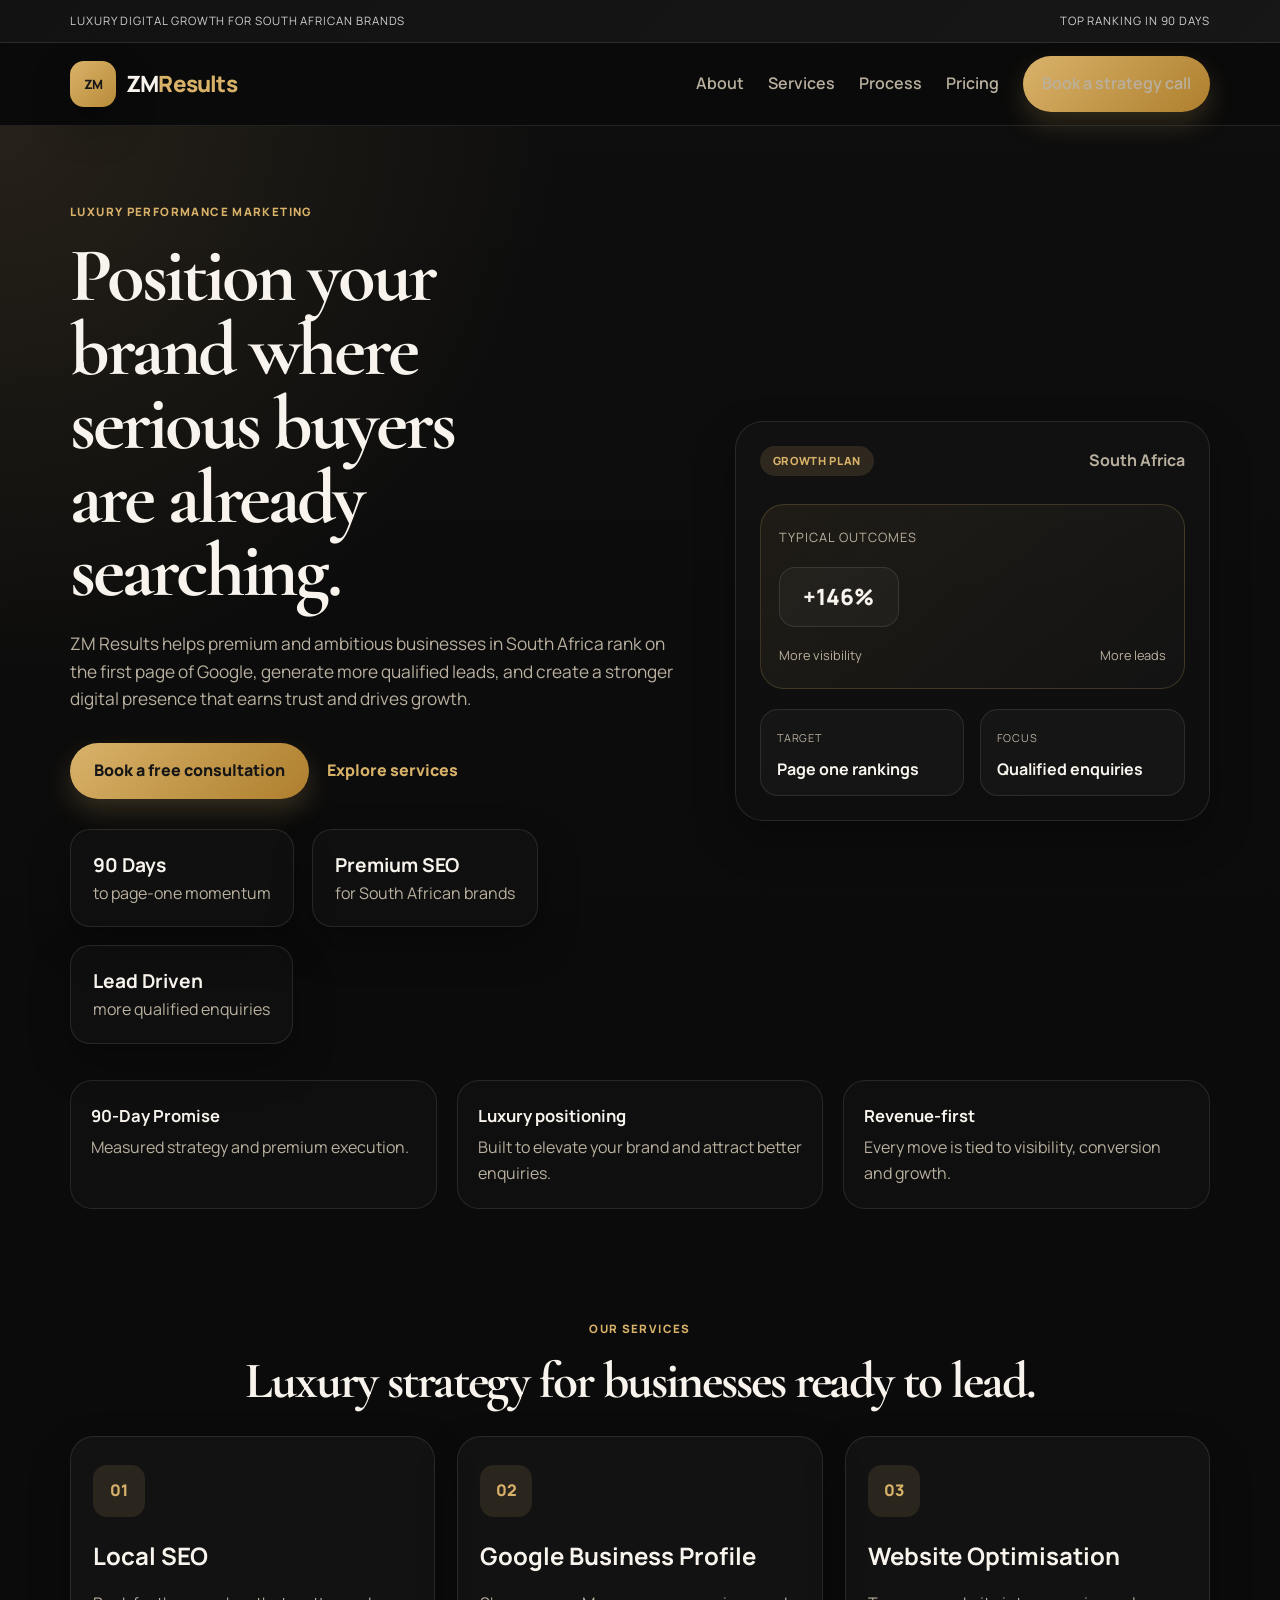
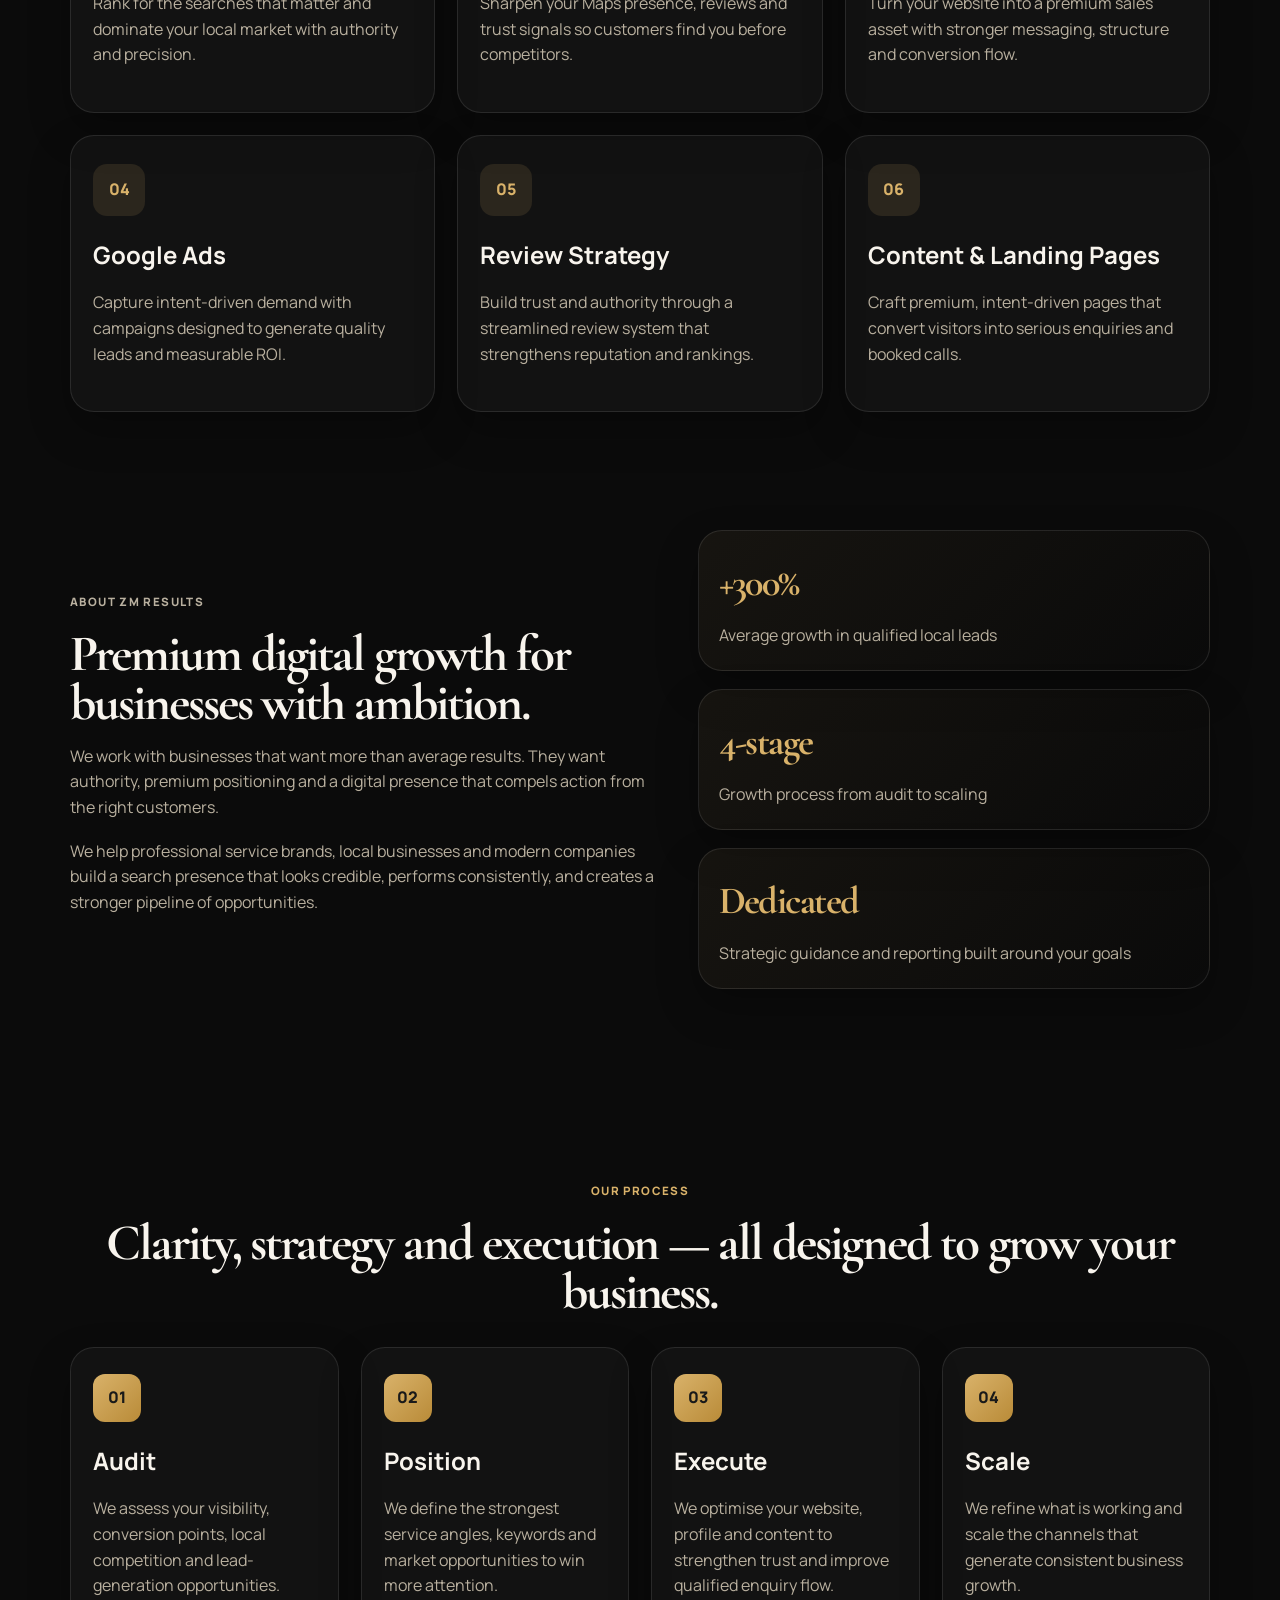
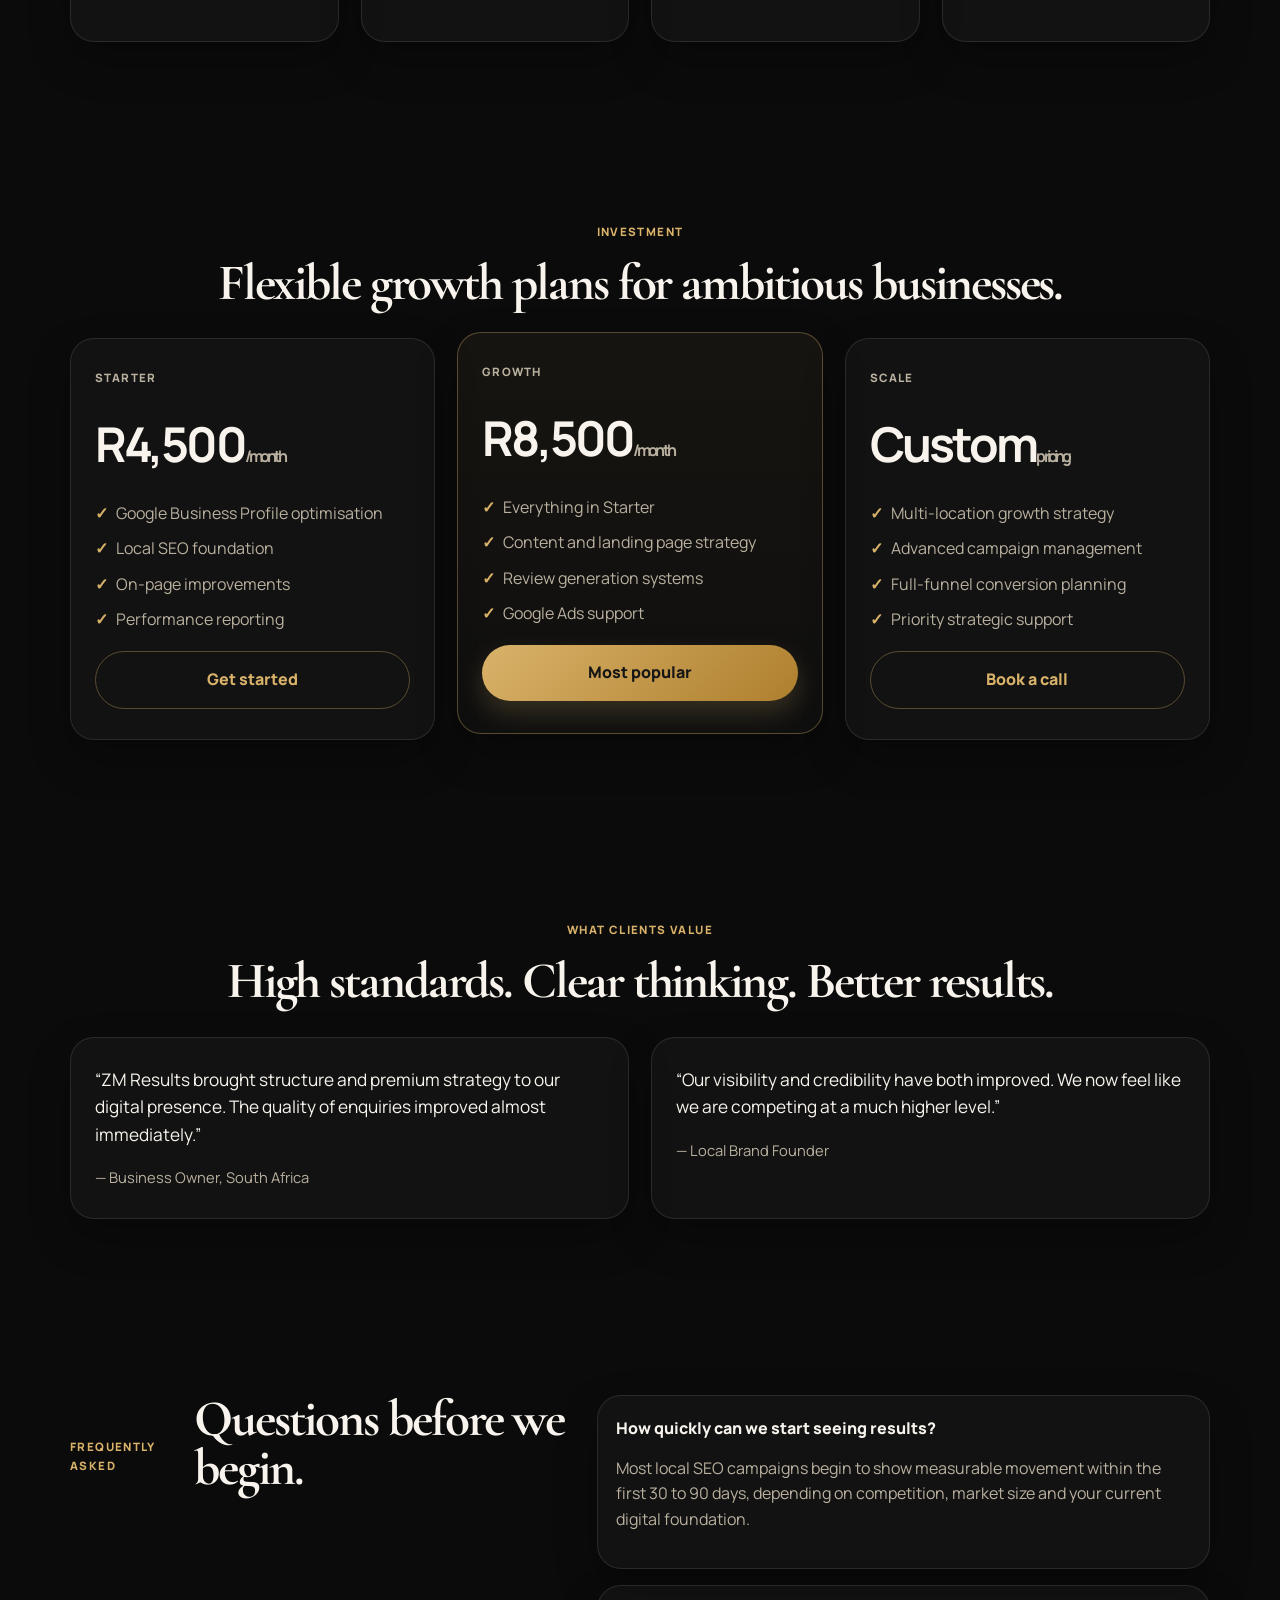
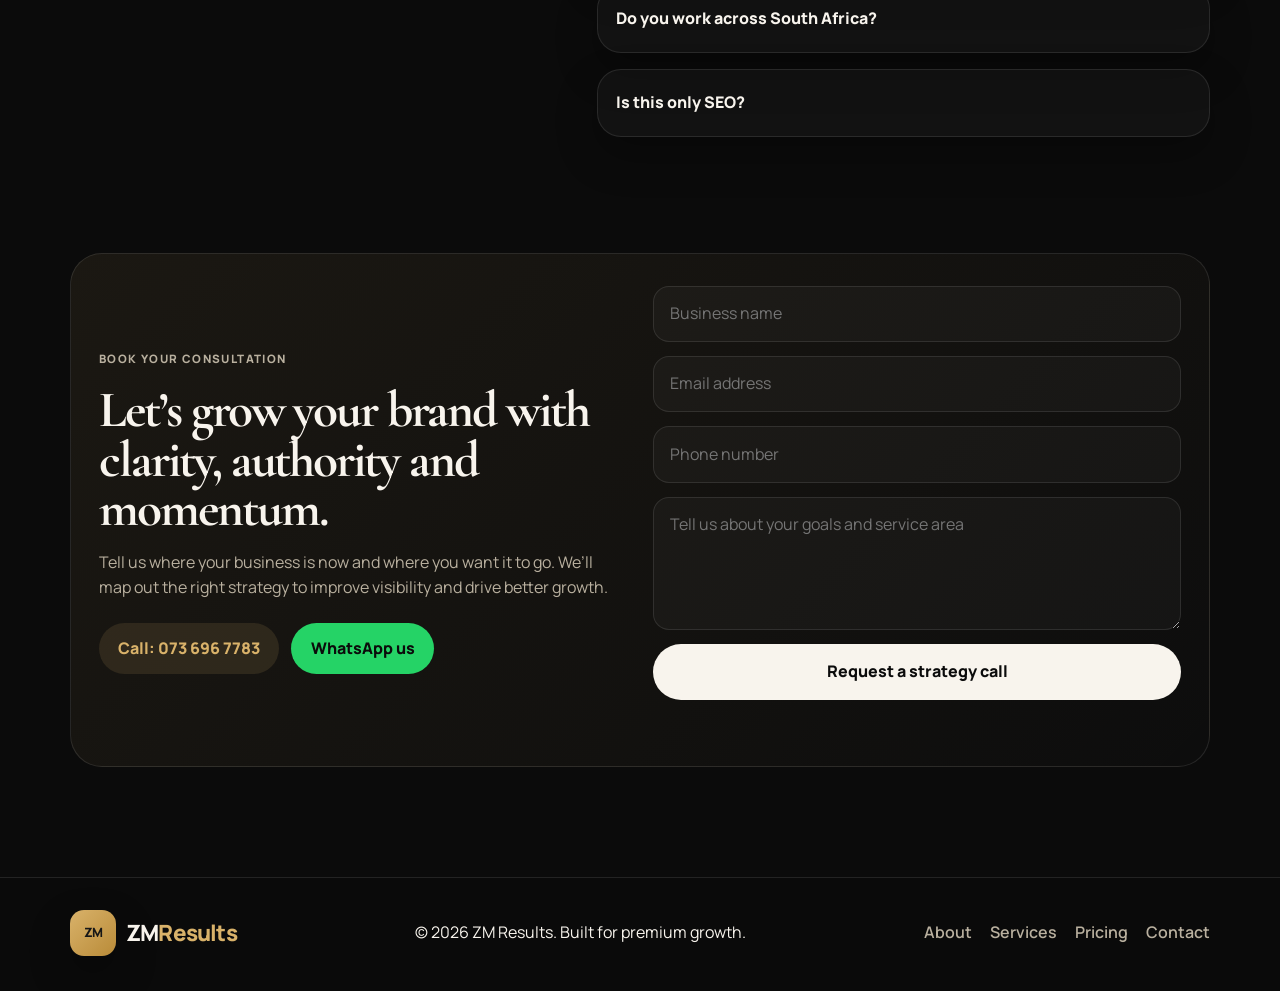
==== commit 9b14d873: "Shift the ZM Results landing page to a premium black-and-gold luxury aesthetic while keeping the mar" ====
--- a/index.html
+++ b/index.html
@@ -5,9 +5,9 @@
     <meta name="viewport" content="width=device-width, initial-scale=1.0" />
     <meta
       name="description"
-      content="ZM Results is a premium South African marketing agency helping businesses rank on page one of Google in 90 days through SEO, Google Business Profile optimisation, paid ads and conversion-focused growth strategy."
+      content="ZM Results is a luxury South African marketing agency helping businesses achieve first-page Google rankings through premium SEO, conversion strategy, Google Business Profile growth and high-performance digital campaigns."
     />
-    <title>ZM Results | Premium South African Marketing Agency</title>
+    <title>ZM Results | Luxury South African Marketing Agency</title>
     <link rel="preconnect" href="https://fonts.googleapis.com" />
     <link rel="preconnect" href="https://fonts.gstatic.com" crossorigin />
     <link
@@ -19,8 +19,8 @@
   <body>
     <div class="topbar">
       <div class="container topbar-inner">
-        <span>Premium digital growth for South African businesses</span>
-        <span>First-page ranking in 90 days</span>
+        <span>Luxury digital growth for South African brands</span>
+        <span>Top ranking in 90 days</span>
       </div>
     </div>
 
@@ -49,34 +49,33 @@
       <section class="hero">
         <div class="container hero-grid">
           <div class="hero-copy-wrap">
-            <p class="eyebrow">Built for growth-focused businesses</p>
-            <h1>Turn local visibility into predictable leads.</h1>
+            <p class="eyebrow">Luxury performance marketing</p>
+            <h1>Position your brand where serious buyers are already searching.</h1>
             <p class="hero-copy">
-              ZM Results helps South African businesses dominate local search, increase qualified enquiries,
-              and grow revenue with premium SEO, Google Business Profile strategy, website optimisation,
-              and high-converting digital marketing.
+              ZM Results helps premium and ambitious businesses in South Africa rank on the first page of Google,
+              generate more qualified leads, and create a stronger digital presence that earns trust and drives growth.
             </p>
 
             <div class="hero-actions">
-              <a class="button button-primary" href="#contact">Book a free strategy call</a>
-              <a class="text-link" href="#services">Explore our services</a>
-            </div>
-
-            <ul class="hero-metrics" aria-label="Agency key metrics">
-              <li><strong>90 Days</strong><span>to first-page growth</span></li>
-              <li><strong>Local SEO</strong><span>for South Africa</span></li>
-              <li><strong>Lead Focus</strong><span>more calls & enquiries</span></li>
+              <a class="button button-primary" href="#contact">Book a free consultation</a>
+              <a class="text-link" href="#services">Explore services</a>
+            </div>
+
+            <ul class="hero-metrics" aria-label="Key numbers">
+              <li><strong>90 Days</strong><span>to page-one momentum</span></li>
+              <li><strong>Premium SEO</strong><span>for South African brands</span></li>
+              <li><strong>Lead Driven</strong><span>more qualified enquiries</span></li>
             </ul>
           </div>
 
-          <aside class="hero-card" aria-label="ZM Results growth snapshot">
+          <aside class="hero-card" aria-label="ZM Results growth summary">
             <div class="card-header">
-              <span class="status-pill">Growth strategy</span>
+              <span class="status-pill">Growth plan</span>
               <span class="card-date">South Africa</span>
             </div>
 
             <div class="featured-result">
-              <p class="result-label">Typical client outcomes</p>
+              <p class="result-label">Typical outcomes</p>
               <div class="stat-display">
                 <span>+146%</span>
               </div>
@@ -104,15 +103,15 @@
         <div class="container proof-grid">
           <div>
             <strong>90-Day Promise</strong>
-            <span>Clear strategy and measurable results.</span>
+            <span>Measured strategy and premium execution.</span>
           </div>
           <div>
-            <strong>Local Expertise</strong>
-            <span>Built for businesses competing in South African markets.</span>
+            <strong>Luxury positioning</strong>
+            <span>Built to elevate your brand and attract better enquiries.</span>
           </div>
           <div>
             <strong>Revenue-first</strong>
-            <span>Every recommendation is tied to growth and conversion.</span>
+            <span>Every move is tied to visibility, conversion and growth.</span>
           </div>
         </div>
       </section>
@@ -121,44 +120,44 @@
         <div class="container">
           <div class="section-heading centered">
             <p class="eyebrow eyebrow-dark">Our services</p>
-            <h2>High-impact marketing systems that turn attention into revenue.</h2>
+            <h2>Luxury strategy for businesses ready to lead.</h2>
           </div>
 
           <div class="services-grid">
             <article class="service-card">
               <span class="service-icon">01</span>
               <h3>Local SEO</h3>
-              <p>Rank for your most valuable search terms and dominate your local market.</p>
+              <p>Rank for the searches that matter and dominate your local market with authority and precision.</p>
             </article>
 
             <article class="service-card">
               <span class="service-icon">02</span>
               <h3>Google Business Profile</h3>
-              <p>Optimise your Maps presence, reviews and local trust signals to get discovered faster.</p>
+              <p>Sharpen your Maps presence, reviews and trust signals so customers find you before competitors.</p>
             </article>
 
             <article class="service-card">
               <span class="service-icon">03</span>
-              <h3>Website Strategy</h3>
-              <p>Turn your website into a polished conversion engine built around lead generation.</p>
+              <h3>Website Optimisation</h3>
+              <p>Turn your website into a premium sales asset with stronger messaging, structure and conversion flow.</p>
             </article>
 
             <article class="service-card">
               <span class="service-icon">04</span>
               <h3>Google Ads</h3>
-              <p>Capture ready-to-buy demand with campaign management focused on ROI and urgency.</p>
+              <p>Capture intent-driven demand with campaigns designed to generate quality leads and measurable ROI.</p>
             </article>
 
             <article class="service-card">
               <span class="service-icon">05</span>
-              <h3>Review Generation</h3>
-              <p>Build social proof and trust with a system that improves conversion and local authority.</p>
+              <h3>Review Strategy</h3>
+              <p>Build trust and authority through a streamlined review system that strengthens reputation and rankings.</p>
             </article>
 
             <article class="service-card">
               <span class="service-icon">06</span>
               <h3>Content & Landing Pages</h3>
-              <p>Publish local, intent-driven pages that rank and move visitors toward enquiry.</p>
+              <p>Craft premium, intent-driven pages that convert visitors into serious enquiries and booked calls.</p>
             </article>
           </div>
         </div>
@@ -168,29 +167,29 @@
         <div class="container about-wrap">
           <div class="about-copy">
             <p class="eyebrow eyebrow-dark">About ZM Results</p>
-            <h2>Premium marketing for businesses ready to grow.</h2>
+            <h2>Premium digital growth for businesses with ambition.</h2>
             <p>
-              We partner with businesses that want more than vanity metrics. They want visibility,
-              credibility and a steady flow of qualified leads that translate into real revenue.
+              We work with businesses that want more than average results. They want authority, premium positioning
+              and a digital presence that compels action from the right customers.
             </p>
             <p>
-              Whether you are a local service business, clinic, agency, hospitality brand or growing company,
-              we build a strategy around your market, your offer and your customer journey.
+              We help professional service brands, local businesses and modern companies build a search presence that looks credible,
+              performs consistently, and creates a stronger pipeline of opportunities.
             </p>
           </div>
 
           <div class="about-stats">
             <div class="stat-card">
               <strong>+300%</strong>
-              <span>Average lift in qualified local leads</span>
+              <span>Average growth in qualified local leads</span>
             </div>
             <div class="stat-card">
               <strong>4-stage</strong>
-              <span>Growth framework from audit to execution</span>
+              <span>Growth process from audit to scaling</span>
             </div>
             <div class="stat-card">
               <strong>Dedicated</strong>
-              <span>Ongoing support, reporting and strategic direction</span>
+              <span>Strategic guidance and reporting built around your goals</span>
             </div>
           </div>
         </div>
@@ -200,29 +199,29 @@
         <div class="container">
           <div class="section-heading centered">
             <p class="eyebrow">Our process</p>
-            <h2>How we turn online visibility into measurable business growth.</h2>
+            <h2>Clarity, strategy and execution — all designed to grow your business.</h2>
           </div>
 
           <div class="process-grid">
             <div class="process-step">
               <span>01</span>
               <h3>Audit</h3>
-              <p>We assess your current rankings, website experience, competition and lead generation gaps.</p>
+              <p>We assess your visibility, conversion points, local competition and lead-generation opportunities.</p>
             </div>
             <div class="process-step">
               <span>02</span>
-              <h3>Positioning</h3>
-              <p>We define the right keywords, local market strategy and pages that match buyer intent.</p>
+              <h3>Position</h3>
+              <p>We define the strongest service angles, keywords and market opportunities to win more attention.</p>
             </div>
             <div class="process-step">
               <span>03</span>
-              <h3>Execution</h3>
-              <p>We optimise your website, profile and content to improve visibility, trust and conversions.</p>
+              <h3>Execute</h3>
+              <p>We optimise your website, profile and content to strengthen trust and improve qualified enquiry flow.</p>
             </div>
             <div class="process-step">
               <span>04</span>
               <h3>Scale</h3>
-              <p>We refine and expand what is working to keep momentum moving and drive consistent lead flow.</p>
+              <p>We refine what is working and scale the channels that generate consistent business growth.</p>
             </div>
           </div>
         </div>
@@ -231,8 +230,8 @@
       <section class="pricing-section" id="pricing">
         <div class="container">
           <div class="section-heading centered">
-            <p class="eyebrow eyebrow-dark">Flexible pricing</p>
-            <h2>Choose the level of growth support your business needs.</h2>
+            <p class="eyebrow eyebrow-dark">Investment</p>
+            <h2>Flexible growth plans for ambitious businesses.</h2>
           </div>
 
           <div class="pricing-grid">
@@ -243,7 +242,7 @@
                 <li>Google Business Profile optimisation</li>
                 <li>Local SEO foundation</li>
                 <li>On-page improvements</li>
-                <li>Monthly performance reporting</li>
+                <li>Performance reporting</li>
               </ul>
               <a href="#contact" class="button button-secondary">Get started</a>
             </div>
@@ -254,7 +253,7 @@
               <ul>
                 <li>Everything in Starter</li>
                 <li>Content and landing page strategy</li>
-                <li>Review generation system</li>
+                <li>Review generation systems</li>
                 <li>Google Ads support</li>
               </ul>
               <a href="#contact" class="button button-primary">Most popular</a>
@@ -264,10 +263,10 @@
               <p class="plan-name">Scale</p>
               <h3>Custom<span>pricing</span></h3>
               <ul>
-                <li>Multi-location strategy</li>
+                <li>Multi-location growth strategy</li>
                 <li>Advanced campaign management</li>
                 <li>Full-funnel conversion planning</li>
-                <li>Priority support and consulting</li>
+                <li>Priority strategic support</li>
               </ul>
               <a href="#contact" class="button button-secondary">Book a call</a>
             </div>
@@ -278,18 +277,18 @@
       <section class="testimonial-section">
         <div class="container">
           <div class="section-heading centered">
-            <p class="eyebrow eyebrow-dark">Why businesses choose us</p>
-            <h2>Strategy that feels premium and performs like a growth engine.</h2>
+            <p class="eyebrow eyebrow-dark">What clients value</p>
+            <h2>High standards. Clear thinking. Better results.</h2>
           </div>
 
           <div class="testimonial-grid">
             <blockquote>
-              “ZM Results helped us sharpen our positioning and get in front of the customers searching for our service. The improvement was immediate and measurable.”
+              “ZM Results brought structure and premium strategy to our digital presence. The quality of enquiries improved almost immediately.”
               <footer>— Business Owner, South Africa</footer>
             </blockquote>
             <blockquote>
-              “The clarity, structure and execution were exactly what we needed. We now get more qualified leads from Google than ever before.”
-              <footer>— Local Service Brand</footer>
+              “Our visibility and credibility have both improved. We now feel like we are competing at a much higher level.”
+              <footer>— Local Brand Founder</footer>
             </blockquote>
           </div>
         </div>
@@ -304,16 +303,16 @@
 
           <div class="faq-list">
             <details open>
-              <summary>How long does it take to rank on the first page?</summary>
-              <p>Most local SEO campaigns begin showing measurable movement within 30 to 90 days, depending on market competition and your current online presence.</p>
+              <summary>How quickly can we start seeing results?</summary>
+              <p>Most local SEO campaigns begin to show measurable movement within the first 30 to 90 days, depending on competition, market size and your current digital foundation.</p>
             </details>
             <details>
-              <summary>Do you work outside major cities?</summary>
-              <p>Yes. We help businesses across South Africa, including suburban and regional service areas where strong local demand often goes untapped.</p>
+              <summary>Do you work across South Africa?</summary>
+              <p>Yes. We support businesses across major cities and regional service areas, helping local brands build stronger online visibility and lead generation.</p>
             </details>
             <details>
               <summary>Is this only SEO?</summary>
-              <p>No. We combine SEO, Google Business Profile optimisation, website strategy and paid acquisition to create a more complete growth plan.</p>
+              <p>No. We combine SEO, Google Business Profile optimisation, website strategy and paid growth to create a more complete digital growth system.</p>
             </details>
           </div>
         </div>
@@ -322,12 +321,11 @@
       <section class="subscribe-section" id="contact">
         <div class="container subscribe-wrap">
           <div>
-            <p class="eyebrow">Book your strategy call</p>
-            <h2>Ready to get your business in front of the right people?</h2>
+            <p class="eyebrow">Book your consultation</p>
+            <h2>Let’s grow your brand with clarity, authority and momentum.</h2>
             <p>
-              Tell us about your business, your location and your goals. We’ll show you where the opportunity is and how to build a growth plan around it.
+              Tell us where your business is now and where you want it to go. We’ll map out the right strategy to improve visibility and drive better growth.
             </p>
-
             <div class="contact-inline">
               <a href="tel:+27736967783" class="phone-link">Call: 073 696 7783</a>
               <a href="https://wa.me/27736967783?text=Hi%20ZM%20Results%2C%20I%27d%20like%20to%20book%20a%20strategy%20call." class="whatsapp-link" target="_blank" rel="noopener">WhatsApp us</a>
@@ -357,7 +355,7 @@
           <span class="brand-text">ZM<span>Results</span></span>
         </a>
 
-        <p>© 2026 ZM Results. Built for businesses ready to grow.</p>
+        <p>© 2026 ZM Results. Built for premium growth.</p>
 
         <div class="footer-links">
           <a href="#about">About</a>
--- a/styles.css
+++ b/styles.css
@@ -1,15 +1,15 @@
 :root {
-  --ink: #091a16;
-  --ink-soft: #19362f;
-  --muted: #5a6f68;
-  --green: #164f42;
-  --green-strong: #0f3a30;
-  --gold: #d7a856;
-  --gold-soft: rgba(215, 168, 86, 0.15);
-  --line: rgba(25, 54, 47, 0.12);
-  --panel: #f5f4f1;
+  --bg: #0b0b0b;
+  --bg-soft: #111111;
+  --panel: #151515;
+  --panel-2: #1a1a1a;
+  --ink: #f8f4ed;
+  --muted: #b9b09f;
+  --gold: #d9b26a;
+  --gold-soft: rgba(217, 178, 106, 0.14);
+  --line: rgba(255, 255, 255, 0.1);
   --white: #ffffff;
-  --shadow: 0 18px 38px rgba(8, 24, 20, 0.08);
+  --shadow: 0 18px 42px rgba(0, 0, 0, 0.28);
 }
 
 * {
@@ -23,7 +23,7 @@
 body {
   margin: 0;
   font-family: "Manrope", sans-serif;
-  background: var(--white);
+  background: var(--bg);
   color: var(--ink);
   line-height: 1.6;
 }
@@ -50,9 +50,10 @@
 }
 
 .topbar {
-  background: linear-gradient(135deg, var(--green-strong), var(--green));
-  color: rgba(255, 255, 255, 0.8);
-  font-size: 0.74rem;
+  background: linear-gradient(135deg, #121212, #171717);
+  border-bottom: 1px solid var(--line);
+  color: rgba(255,255,255,0.8);
+  font-size: 0.72rem;
   letter-spacing: 0.08em;
   text-transform: uppercase;
 }
@@ -69,16 +70,16 @@
   position: sticky;
   top: 0;
   z-index: 100;
+  background: rgba(11, 11, 11, 0.9);
+  backdrop-filter: blur(10px);
   border-bottom: 1px solid var(--line);
-  background: rgba(255, 255, 255, 0.92);
-  backdrop-filter: blur(10px);
 }
 
 .nav-wrap {
   display: flex;
   align-items: center;
   justify-content: space-between;
-  min-height: 80px;
+  min-height: 82px;
   gap: 20px;
 }
 
@@ -86,8 +87,8 @@
   display: inline-flex;
   align-items: center;
   gap: 10px;
+  font-weight: 800;
   letter-spacing: -0.05em;
-  font-weight: 800;
 }
 
 .brand-mark {
@@ -96,10 +97,10 @@
   display: grid;
   place-items: center;
   border-radius: 14px;
-  background: linear-gradient(135deg, var(--green), var(--green-strong));
-  color: var(--white);
+  background: linear-gradient(135deg, var(--gold), #b98b38);
+  color: #171717;
   box-shadow: var(--shadow);
-  font-size: 0.78rem;
+  font-size: 0.8rem;
 }
 
 .brand-text {
@@ -108,7 +109,7 @@
 }
 
 .brand-text span {
-  color: var(--green);
+  color: var(--gold);
 }
 
 .nav {
@@ -145,20 +146,20 @@
 }
 
 .button-primary {
-  background: linear-gradient(135deg, var(--green), var(--green-strong));
-  color: var(--white);
-  box-shadow: 0 12px 26px rgba(22, 79, 66, 0.2);
+  background: linear-gradient(135deg, var(--gold), #ae7f2d);
+  color: #161616;
+  box-shadow: 0 12px 26px rgba(217, 178, 106, 0.2);
 }
 
 .button-secondary {
   background: transparent;
-  border: 1px solid rgba(22, 79, 66, 0.2);
-  color: var(--green);
+  border: 1px solid rgba(217, 178, 106, 0.35);
+  color: var(--gold);
 }
 
 .button-dark {
   background: var(--ink);
-  color: var(--white);
+  color: var(--bg);
 }
 
 .nav-button {
@@ -171,7 +172,7 @@
   height: 48px;
   border: 1px solid var(--line);
   border-radius: 12px;
-  background: var(--white);
+  background: transparent;
   padding: 0;
   flex-direction: column;
   justify-content: center;
@@ -183,8 +184,8 @@
 .menu-toggle span {
   width: 20px;
   height: 2px;
-  background: var(--ink);
   display: block;
+  background: var(--white);
   border-radius: 999px;
 }
 
@@ -192,8 +193,8 @@
   position: relative;
   padding: 72px 0 36px;
   background:
-    radial-gradient(circle at top left, rgba(22, 79, 66, 0.1), transparent 38%),
-    linear-gradient(180deg, rgba(22, 79, 66, 0.04), rgba(255, 255, 255, 0));
+    radial-gradient(circle at top left, rgba(217,178,106,0.12), transparent 35%),
+    linear-gradient(180deg, rgba(255, 255, 255, 0.01), rgba(20,20,20,0));
 }
 
 .hero-grid {
@@ -206,7 +207,7 @@
 .eyebrow {
   display: inline-block;
   margin: 0 0 18px;
-  color: var(--green);
+  color: var(--gold);
   text-transform: uppercase;
   letter-spacing: 0.12em;
   font-size: 0.72rem;
@@ -214,7 +215,7 @@
 }
 
 .eyebrow-dark {
-  color: var(--green);
+  color: var(--gold);
 }
 
 .hero h1,
@@ -249,7 +250,7 @@
 }
 
 .text-link {
-  color: var(--green);
+  color: var(--gold);
   font-weight: 800;
 }
 
@@ -267,7 +268,7 @@
   padding: 20px 22px;
   border: 1px solid var(--line);
   border-radius: 20px;
-  background: rgba(255, 255, 255, 0.8);
+  background: rgba(255,255,255,0.02);
   box-shadow: var(--shadow);
 }
 
@@ -297,7 +298,7 @@
 
 .hero-card {
   padding: 24px;
-  background: linear-gradient(180deg, #ffffff 0%, #f4f4f2 100%);
+  background: linear-gradient(180deg, rgba(255,255,255,0.02), rgba(255,255,255,0.01));
   border: 1px solid var(--line);
   border-radius: 28px;
   box-shadow: var(--shadow);
@@ -321,7 +322,7 @@
   padding: 0.34rem 0.8rem;
   border-radius: 999px;
   background: var(--gold-soft);
-  color: var(--green);
+  color: var(--gold);
   font-size: 0.7rem;
   font-weight: 800;
   letter-spacing: 0.06em;
@@ -336,9 +337,9 @@
 .featured-result {
   margin-top: 28px;
   padding: 22px 18px;
-  border: 1px solid rgba(22, 79, 66, 0.12);
+  border: 1px solid rgba(217, 178, 106, 0.2);
   border-radius: 24px;
-  background: linear-gradient(135deg, rgba(22,79,66,0.08), rgba(215,168,86,0.08));
+  background: linear-gradient(135deg, rgba(217,178,106,0.08), rgba(255,255,255,0.02));
 }
 
 .result-label {
@@ -363,7 +364,7 @@
   min-width: 120px;
   min-height: 60px;
   border-radius: 16px;
-  background: var(--white);
+  background: rgba(255,255,255,0.03);
   border: 1px solid var(--line);
   font-size: 1.4rem;
   font-weight: 800;
@@ -387,7 +388,7 @@
   padding: 14px 16px;
   border: 1px solid var(--line);
   border-radius: 18px;
-  background: var(--white);
+  background: rgba(255,255,255,0.03);
 }
 
 .mini-stats span {
@@ -417,7 +418,7 @@
   padding: 22px 20px;
   border: 1px solid var(--line);
   border-radius: 22px;
-  background: var(--panel);
+  background: rgba(255,255,255,0.02);
 }
 
 .proof-grid strong {
@@ -474,7 +475,7 @@
 .faq-list details {
   border: 1px solid var(--line);
   border-radius: 24px;
-  background: var(--white);
+  background: rgba(255,255,255,0.03);
   box-shadow: var(--shadow);
 }
 
@@ -489,8 +490,8 @@
   width: 52px;
   height: 52px;
   border-radius: 14px;
-  background: rgba(22, 79, 66, 0.08);
-  color: var(--green);
+  background: rgba(217, 178, 106, 0.12);
+  color: var(--gold);
   font-weight: 800;
 }
 
@@ -526,14 +527,14 @@
 
 .stat-card {
   padding: 22px 20px;
-  background: linear-gradient(135deg, rgba(22, 79, 66, 0.06), rgba(255,255,255,0));
+  background: linear-gradient(135deg, rgba(217,178,106,0.06), rgba(255,255,255,0));
 }
 
 .stat-card strong {
   font-size: clamp(1.6rem, 3vw, 2.4rem);
   font-family: "Cormorant Garamond", serif;
   letter-spacing: -0.04em;
-  color: var(--green);
+  color: var(--gold);
 }
 
 .stat-card span {
@@ -556,8 +557,8 @@
   width: 48px;
   height: 48px;
   border-radius: 12px;
-  background: var(--green);
-  color: var(--white);
+  background: linear-gradient(135deg, var(--gold), #b98b38);
+  color: #191919;
   font-weight: 800;
 }
 
@@ -573,8 +574,8 @@
 }
 
 .price-card.featured-plan {
-  background: linear-gradient(180deg, rgba(22,79,66,0.06), rgba(255,255,255,0));
-  border-color: rgba(22, 79, 66, 0.25);
+  background: linear-gradient(180deg, rgba(217,178,106,0.06), rgba(255,255,255,0.02));
+  border-color: rgba(217, 178, 106, 0.35);
   transform: translateY(-6px);
 }
 
@@ -608,7 +609,7 @@
 
 .price-card li::before {
   content: "✓";
-  color: var(--green);
+  color: var(--gold);
   font-weight: 800;
   margin-right: 8px;
 }
@@ -669,7 +670,7 @@
   grid-template-columns: 1fr 1fr;
   align-items: center;
   gap: 26px;
-  background: linear-gradient(135deg, rgba(22,79,66,0.05), rgba(215,168,86,0.08));
+  background: linear-gradient(135deg, rgba(217,178,106,0.08), rgba(255,255,255,0.01));
   border: 1px solid var(--line);
   border-radius: 32px;
   padding: 32px 28px;
@@ -693,13 +694,13 @@
 }
 
 .phone-link {
-  background: rgba(22, 79, 66, 0.08);
-  color: var(--green);
+  background: rgba(217,178,106,0.12);
+  color: var(--gold);
 }
 
 .whatsapp-link {
   background: #25d366;
-  color: var(--white);
+  color: #0b0b0b;
 }
 
 .subscribe-form {
@@ -713,7 +714,7 @@
   border: 1px solid var(--line);
   border-radius: 16px;
   padding: 0.9rem 1rem;
-  background: rgba(255, 255, 255, 0.82);
+  background: rgba(255,255,255,0.03);
   color: var(--ink);
 }
 
@@ -723,13 +724,13 @@
 
 .form-status {
   min-height: 20px;
-  color: var(--green);
+  color: var(--gold);
   font-weight: 700;
 }
 
 .site-footer {
   border-top: 1px solid var(--line);
-  background: var(--white);
+  background: rgba(11,11,11,0.96);
   padding: 26px 0 30px;
 }
 
@@ -776,7 +777,7 @@
     flex-direction: column;
     align-items: flex-start;
     padding: 15px 16px;
-    background: rgba(255, 255, 255, 0.96);
+    background: rgba(11,11,11,0.98);
     border: 1px solid var(--line);
     border-radius: 18px;
     box-shadow: var(--shadow);
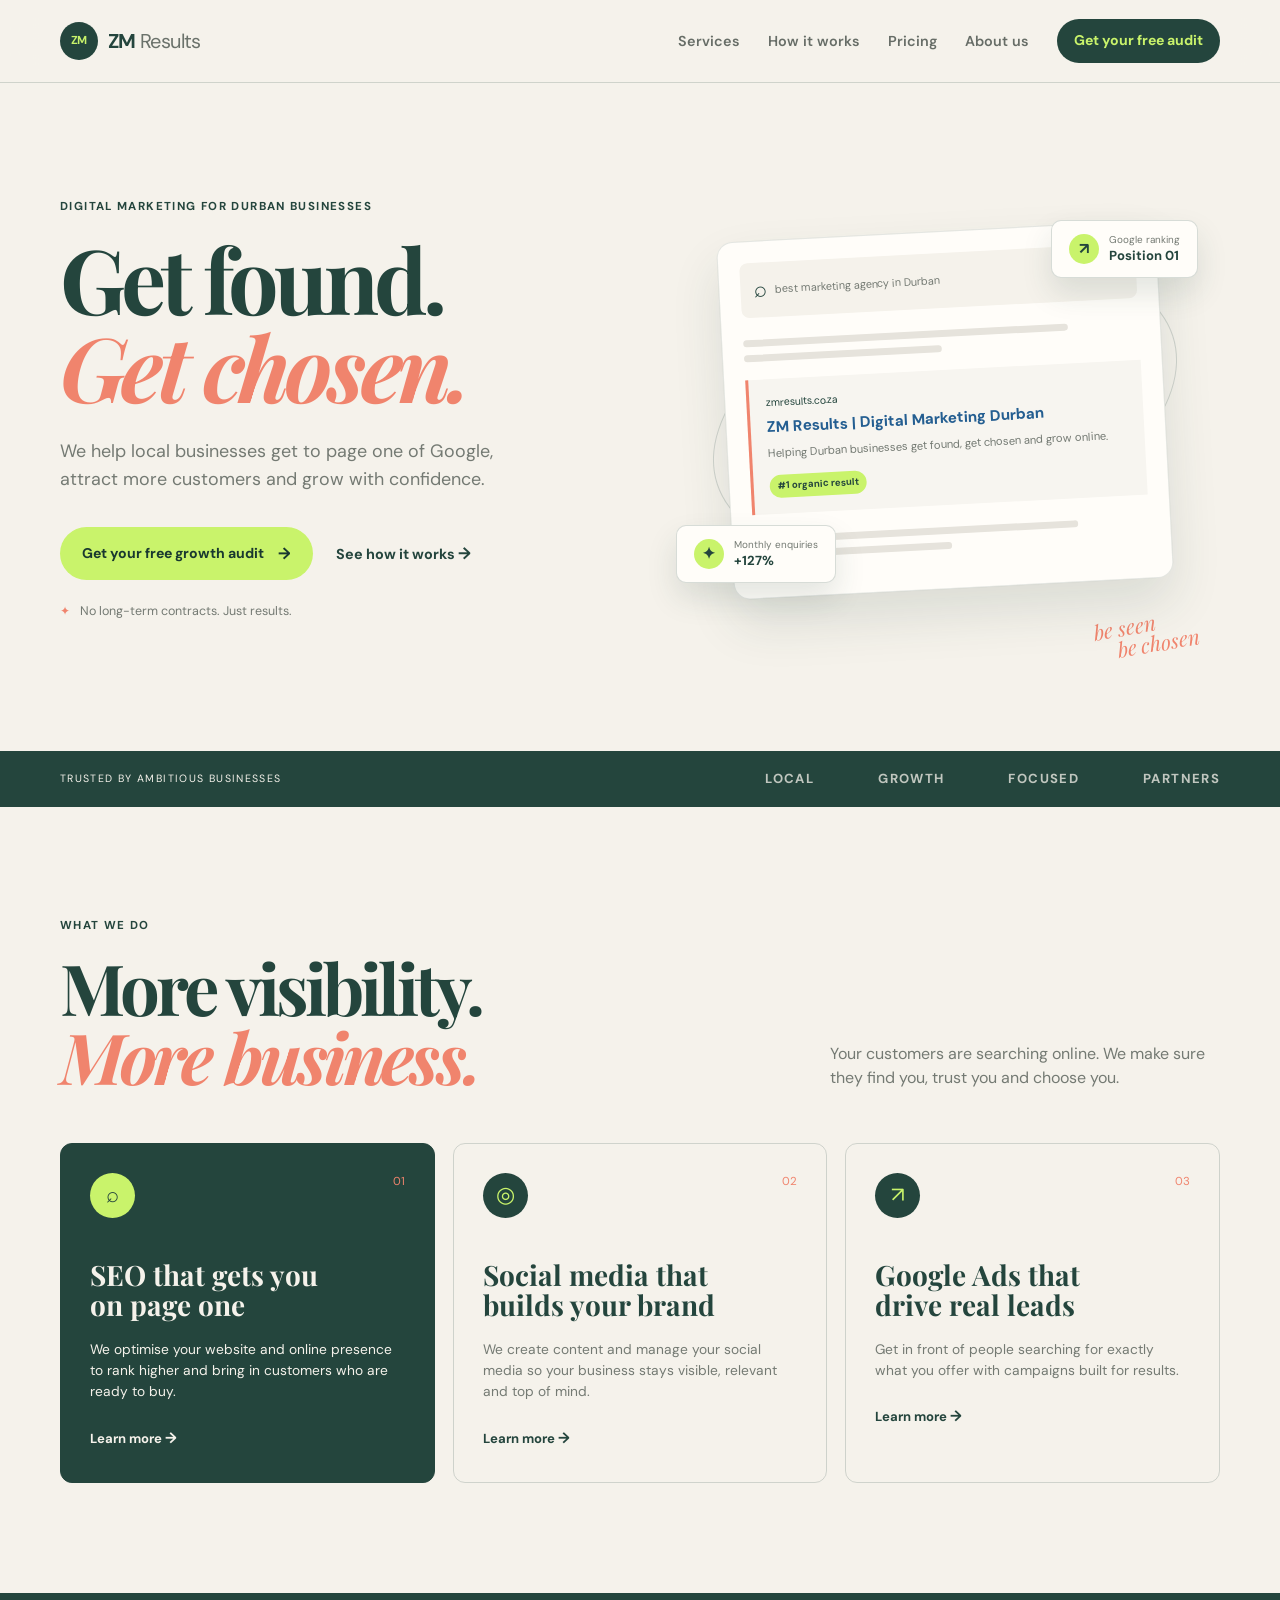
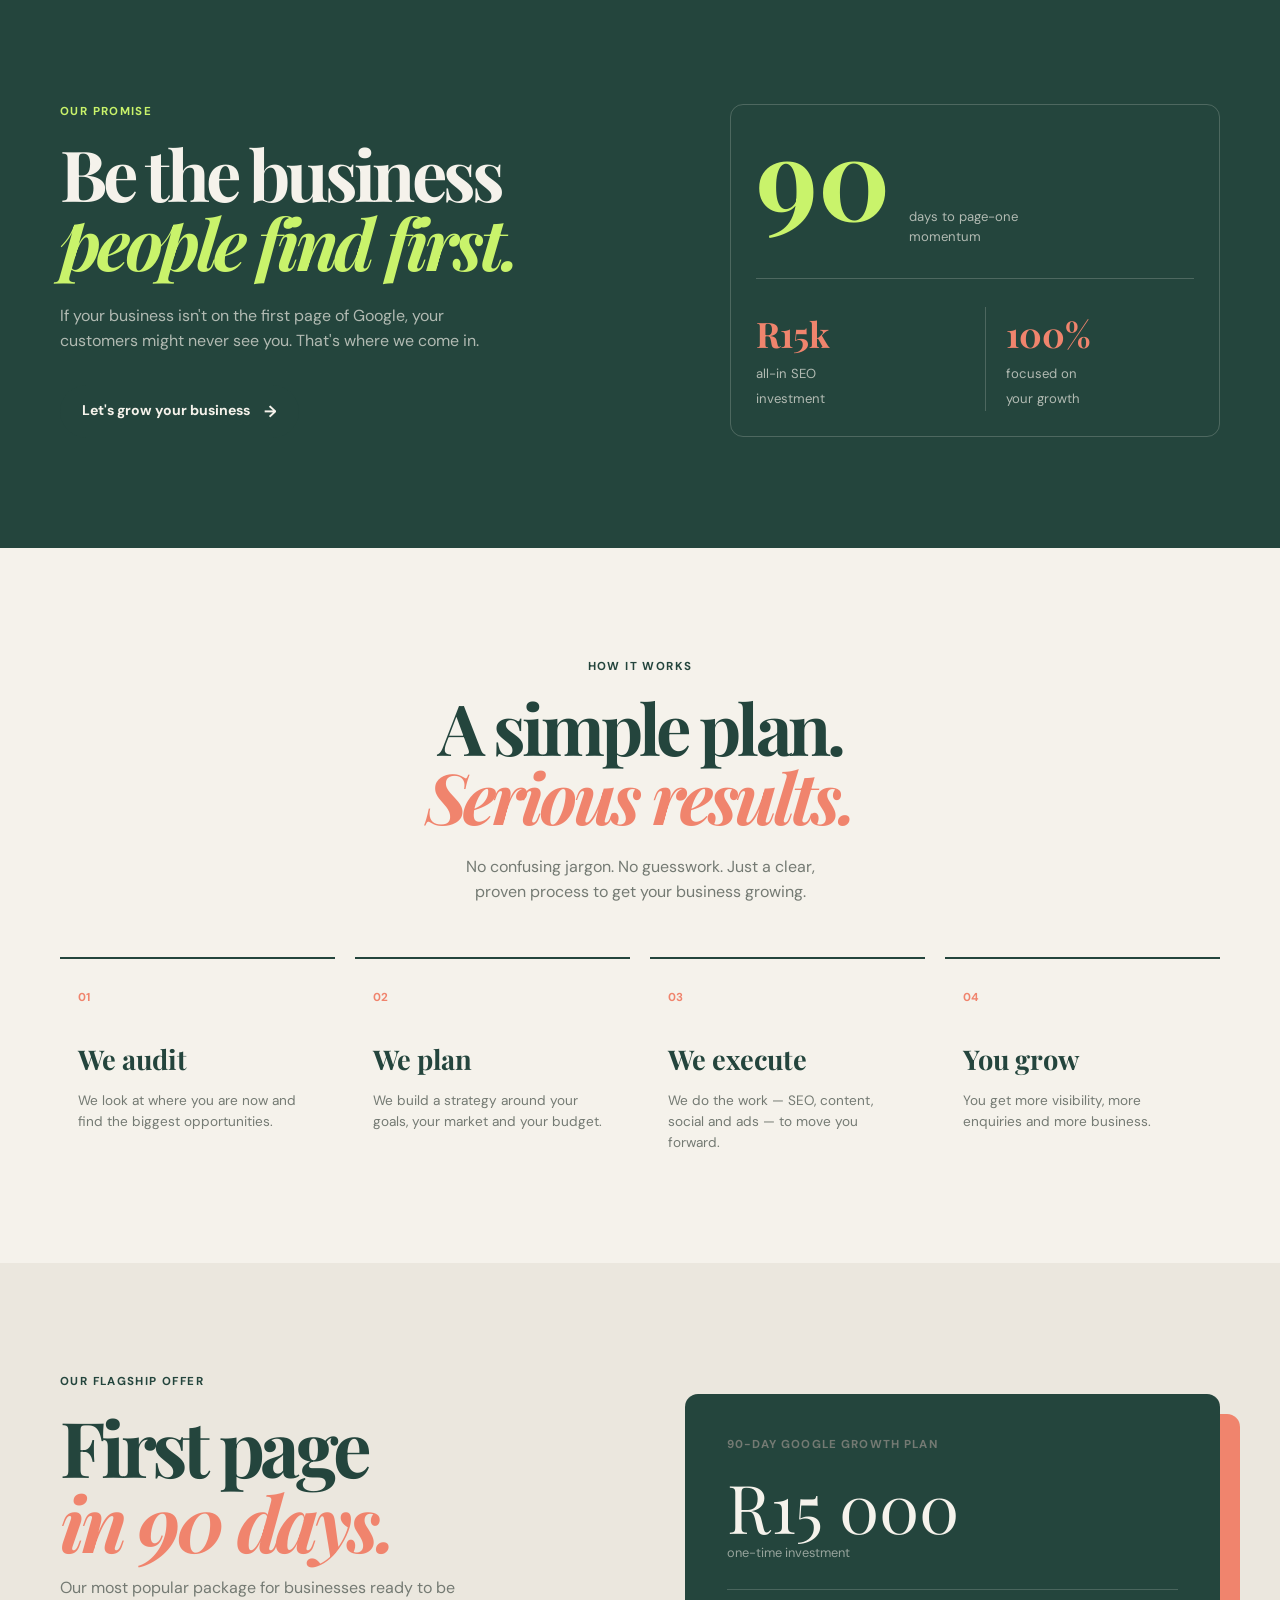
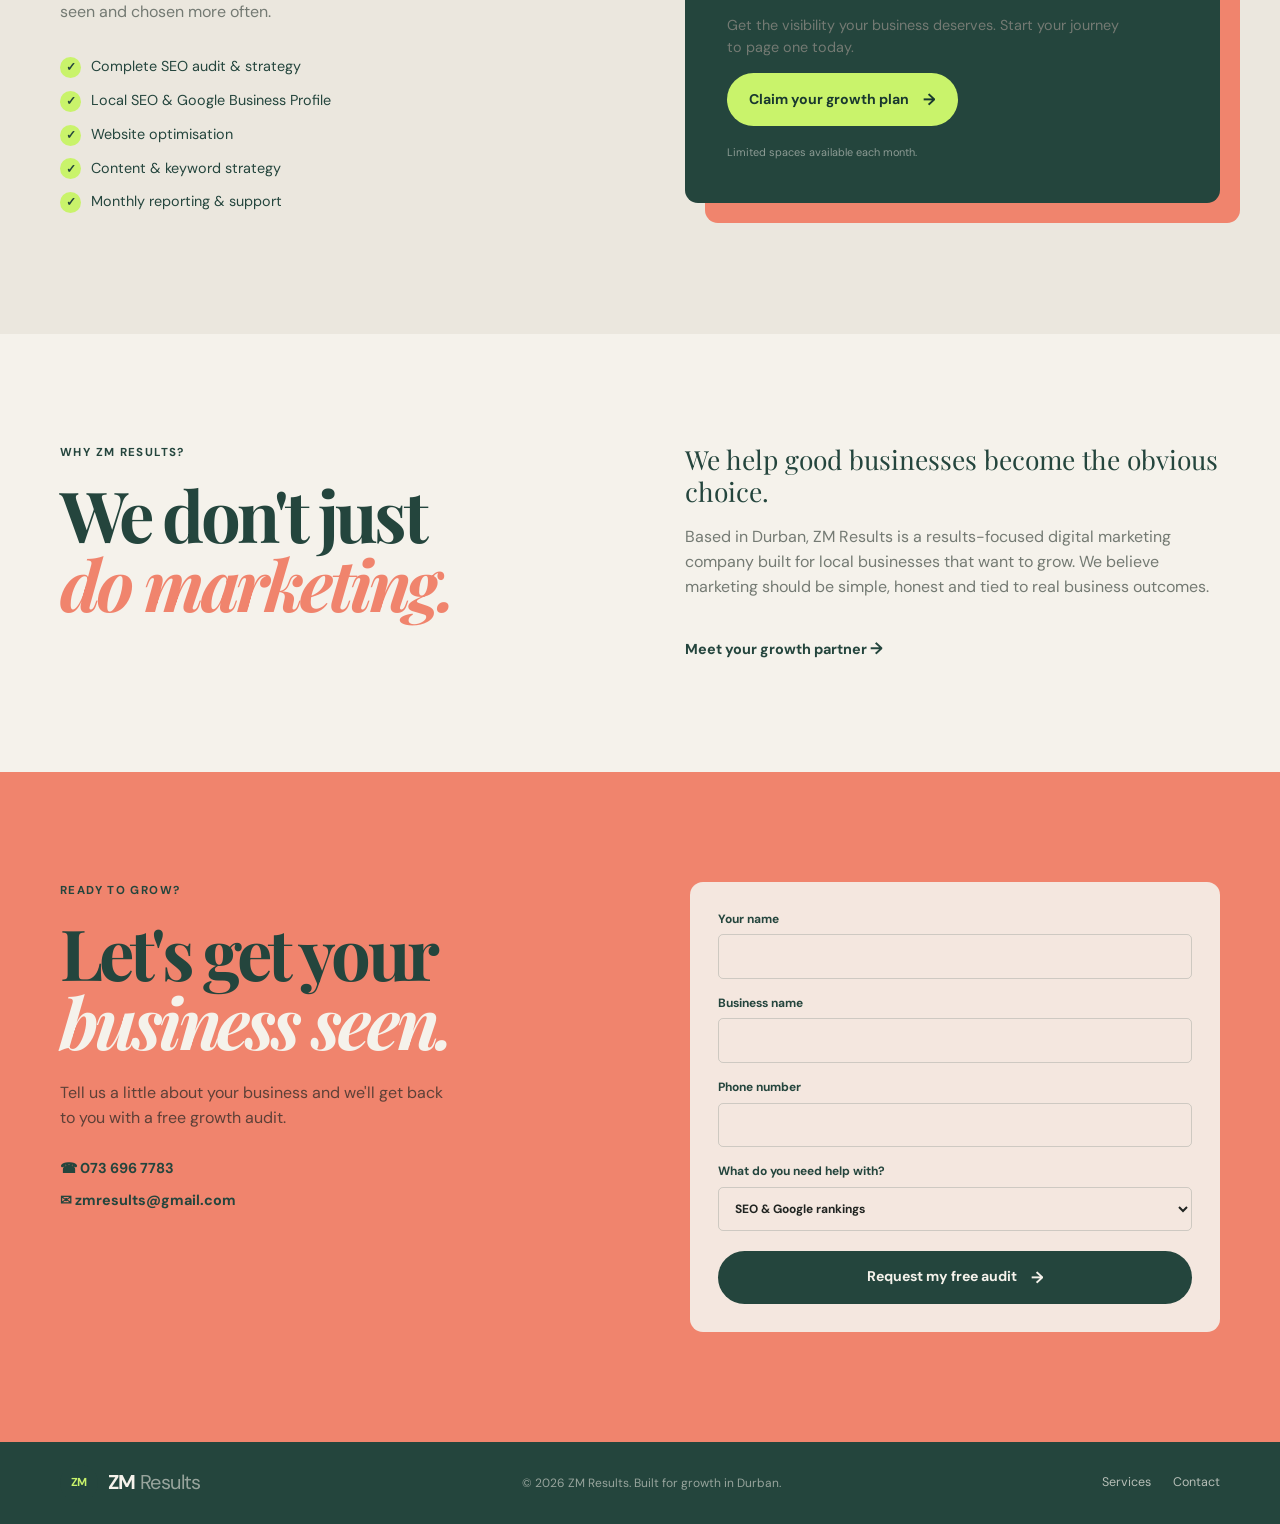
==== commit 81b39430: "Rebrand site as ZM Results Durban marketing agency landing page with SEO, social media and Google Ad" ====
--- a/index.html
+++ b/index.html
@@ -3,369 +3,73 @@
   <head>
     <meta charset="UTF-8" />
     <meta name="viewport" content="width=device-width, initial-scale=1.0" />
-    <meta
-      name="description"
-      content="ZM Results is a luxury South African marketing agency helping businesses achieve first-page Google rankings through premium SEO, conversion strategy, Google Business Profile growth and high-performance digital campaigns."
-    />
-    <title>ZM Results | Luxury South African Marketing Agency</title>
+    <meta name="description" content="ZM Results helps Durban businesses get found, trusted and chosen with SEO, social media management and Google Ads." />
+    <meta name="theme-color" content="#f5f2eb" />
+    <title>ZM Results | Get found. Get chosen.</title>
     <link rel="preconnect" href="https://fonts.googleapis.com" />
     <link rel="preconnect" href="https://fonts.gstatic.com" crossorigin />
-    <link
-      href="https://fonts.googleapis.com/css2?family=Manrope:wght@400;500;600;700;800&family=Cormorant+Garamond:wght@600;700&display=swap"
-      rel="stylesheet"
-    />
+    <link href="https://fonts.googleapis.com/css2?family=DM+Sans:wght@400;500;600;700&family=Playfair+Display:wght@600;700&display=swap" rel="stylesheet" />
     <link rel="stylesheet" href="styles.css" />
   </head>
   <body>
-    <div class="topbar">
-      <div class="container topbar-inner">
-        <span>Luxury digital growth for South African brands</span>
-        <span>Top ranking in 90 days</span>
-      </div>
-    </div>
-
-    <header class="site-header">
+    <header class="site-header" id="top">
       <div class="container nav-wrap">
-        <a href="#top" class="brand" aria-label="ZM Results home">
-          <span class="brand-mark">ZM</span>
-          <span class="brand-text">ZM<span>Results</span></span>
-        </a>
-
-        <button class="menu-toggle" aria-label="Open navigation" aria-expanded="false">
-          <span></span><span></span><span></span>
-        </button>
-
+        <a class="brand" href="#top" aria-label="ZM Results home"><span class="brand-mark">ZM</span><span class="brand-name">ZM <em>Results</em></span></a>
+        <button class="menu-toggle" type="button" aria-label="Open navigation" aria-expanded="false"><span></span><span></span><span></span></button>
         <nav class="nav" aria-label="Main navigation">
-          <a href="#about">About</a>
           <a href="#services">Services</a>
-          <a href="#process">Process</a>
+          <a href="#process">How it works</a>
           <a href="#pricing">Pricing</a>
-          <a href="#contact" class="button button-primary nav-button">Book a strategy call</a>
+          <a href="#about">About us</a>
+          <a class="button button-dark nav-cta" href="#contact">Get your free audit</a>
         </nav>
       </div>
     </header>
 
-    <main id="top">
+    <main>
       <section class="hero">
         <div class="container hero-grid">
-          <div class="hero-copy-wrap">
-            <p class="eyebrow">Luxury performance marketing</p>
-            <h1>Position your brand where serious buyers are already searching.</h1>
-            <p class="hero-copy">
-              ZM Results helps premium and ambitious businesses in South Africa rank on the first page of Google,
-              generate more qualified leads, and create a stronger digital presence that earns trust and drives growth.
-            </p>
-
-            <div class="hero-actions">
-              <a class="button button-primary" href="#contact">Book a free consultation</a>
-              <a class="text-link" href="#services">Explore services</a>
+          <div class="hero-copy">
+            <p class="eyebrow">Digital marketing for Durban businesses</p>
+            <h1>Get found.<br /><span>Get chosen.</span></h1>
+            <p class="hero-lead">We help local businesses get to page one of Google, attract more customers and grow with confidence.</p>
+            <div class="hero-actions"><a class="button button-accent" href="#contact">Get your free growth audit <span>→</span></a><a class="text-link" href="#process">See how it works <span>→</span></a></div>
+            <p class="hero-note"><span class="spark">✦</span> No long-term contracts. Just results.</p>
+          </div>
+          <div class="hero-visual" aria-label="Search results growth illustration">
+            <div class="orbit orbit-one"></div><div class="orbit orbit-two"></div>
+            <div class="search-card">
+              <div class="search-top"><span class="search-icon">⌕</span><span>best marketing agency in Durban</span><span class="dots">•••</span></div>
+              <div class="result-line"></div><div class="result-line short"></div>
+              <div class="google-result"><div class="result-url">zmresults.co.za</div><strong>ZM Results | Digital Marketing Durban</strong><p>Helping Durban businesses get found, get chosen and grow online.</p><span class="result-badge">#1 organic result</span></div>
+              <div class="result-line"></div><div class="result-line short"></div>
             </div>
-
-            <ul class="hero-metrics" aria-label="Key numbers">
-              <li><strong>90 Days</strong><span>to page-one momentum</span></li>
-              <li><strong>Premium SEO</strong><span>for South African brands</span></li>
-              <li><strong>Lead Driven</strong><span>more qualified enquiries</span></li>
-            </ul>
-          </div>
-
-          <aside class="hero-card" aria-label="ZM Results growth summary">
-            <div class="card-header">
-              <span class="status-pill">Growth plan</span>
-              <span class="card-date">South Africa</span>
-            </div>
-
-            <div class="featured-result">
-              <p class="result-label">Typical outcomes</p>
-              <div class="stat-display">
-                <span>+146%</span>
-              </div>
-              <div class="result-meta">
-                <span>More visibility</span>
-                <span>More leads</span>
-              </div>
-            </div>
-
-            <div class="mini-stats">
-              <div>
-                <span>Target</span>
-                <strong>Page one rankings</strong>
-              </div>
-              <div>
-                <span>Focus</span>
-                <strong>Qualified enquiries</strong>
-              </div>
-            </div>
-          </aside>
-        </div>
-      </section>
-
-      <section class="proof-band">
-        <div class="container proof-grid">
-          <div>
-            <strong>90-Day Promise</strong>
-            <span>Measured strategy and premium execution.</span>
-          </div>
-          <div>
-            <strong>Luxury positioning</strong>
-            <span>Built to elevate your brand and attract better enquiries.</span>
-          </div>
-          <div>
-            <strong>Revenue-first</strong>
-            <span>Every move is tied to visibility, conversion and growth.</span>
+            <div class="float-card rank-card"><span class="float-icon">↗</span><div><small>Google ranking</small><strong>Position 01</strong></div></div>
+            <div class="float-card growth-card"><span class="float-icon">✦</span><div><small>Monthly enquiries</small><strong>+127%</strong></div></div>
+            <div class="scribble">be seen<br /><span>be chosen</span></div>
           </div>
         </div>
       </section>
 
-      <section class="services-section" id="services">
-        <div class="container">
-          <div class="section-heading centered">
-            <p class="eyebrow eyebrow-dark">Our services</p>
-            <h2>Luxury strategy for businesses ready to lead.</h2>
-          </div>
+      <section class="trust-bar"><div class="container trust-inner"><span>TRUSTED BY AMBITIOUS BUSINESSES</span><div class="trust-items"><strong>LOCAL</strong><strong>GROWTH</strong><strong>FOCUSED</strong><strong>PARTNERS</strong></div></div></section>
 
-          <div class="services-grid">
-            <article class="service-card">
-              <span class="service-icon">01</span>
-              <h3>Local SEO</h3>
-              <p>Rank for the searches that matter and dominate your local market with authority and precision.</p>
-            </article>
+      <section class="services section" id="services"><div class="container"><div class="section-head"><div><p class="eyebrow">What we do</p><h2>More visibility.<br /><em>More business.</em></h2></div><p class="section-intro">Your customers are searching online. We make sure they find you, trust you and choose you.</p></div><div class="service-grid">
+        <article class="service-card featured"><span class="service-number">01</span><span class="service-icon">⌕</span><h3>SEO that gets you<br />on page one</h3><p>We optimise your website and online presence to rank higher and bring in customers who are ready to buy.</p><a href="#contact">Learn more <span>→</span></a></article>
+        <article class="service-card"><span class="service-number">02</span><span class="service-icon">◎</span><h3>Social media that<br />builds your brand</h3><p>We create content and manage your social media so your business stays visible, relevant and top of mind.</p><a href="#contact">Learn more <span>→</span></a></article>
+        <article class="service-card"><span class="service-number">03</span><span class="service-icon">↗</span><h3>Google Ads that<br />drive real leads</h3><p>Get in front of people searching for exactly what you offer with campaigns built for results.</p><a href="#contact">Learn more <span>→</span></a></article>
+      </div></div></section>
 
-            <article class="service-card">
-              <span class="service-icon">02</span>
-              <h3>Google Business Profile</h3>
-              <p>Sharpen your Maps presence, reviews and trust signals so customers find you before competitors.</p>
-            </article>
+      <section class="promise section"><div class="container promise-grid"><div><p class="eyebrow">Our promise</p><h2>Be the business<br /><em>people find first.</em></h2><p class="promise-copy">If your business isn't on the first page of Google, your customers might never see you. That's where we come in.</p><a class="button button-dark" href="#contact">Let's grow your business <span>→</span></a></div><div class="promise-stats"><div class="big-stat"><strong>90</strong><span>days to page-one<br />momentum</span></div><div class="stat-row"><div><strong>R15k</strong><span>all-in SEO<br />investment</span></div><div><strong>100%</strong><span>focused on<br />your growth</span></div></div></div></div></section>
 
-            <article class="service-card">
-              <span class="service-icon">03</span>
-              <h3>Website Optimisation</h3>
-              <p>Turn your website into a premium sales asset with stronger messaging, structure and conversion flow.</p>
-            </article>
+      <section class="process section" id="process"><div class="container"><div class="section-head centered"><p class="eyebrow">How it works</p><h2>A simple plan.<br /><em>Serious results.</em></h2><p class="section-intro">No confusing jargon. No guesswork. Just a clear, proven process to get your business growing.</p></div><div class="steps"><article><span>01</span><h3>We audit</h3><p>We look at where you are now and find the biggest opportunities.</p></article><article><span>02</span><h3>We plan</h3><p>We build a strategy around your goals, your market and your budget.</p></article><article><span>03</span><h3>We execute</h3><p>We do the work — SEO, content, social and ads — to move you forward.</p></article><article><span>04</span><h3>You grow</h3><p>You get more visibility, more enquiries and more business.</p></article></div></div></section>
 
-            <article class="service-card">
-              <span class="service-icon">04</span>
-              <h3>Google Ads</h3>
-              <p>Capture intent-driven demand with campaigns designed to generate quality leads and measurable ROI.</p>
-            </article>
+      <section class="pricing section" id="pricing"><div class="container pricing-grid"><div><p class="eyebrow">Our flagship offer</p><h2>First page<br /><em>in 90 days.</em></h2><p>Our most popular package for businesses ready to be seen and chosen more often.</p><ul class="check-list"><li>Complete SEO audit & strategy</li><li>Local SEO & Google Business Profile</li><li>Website optimisation</li><li>Content & keyword strategy</li><li>Monthly reporting & support</li></ul></div><div class="price-box"><p class="price-label">90-Day Google Growth Plan</p><div class="price">R15 000</div><span class="once">one-time investment</span><div class="price-divider"></div><p>Get the visibility your business deserves. Start your journey to page one today.</p><a class="button button-accent" href="#contact">Claim your growth plan <span>→</span></a><small>Limited spaces available each month.</small></div></div></section>
 
-            <article class="service-card">
-              <span class="service-icon">05</span>
-              <h3>Review Strategy</h3>
-              <p>Build trust and authority through a streamlined review system that strengthens reputation and rankings.</p>
-            </article>
+      <section class="about section" id="about"><div class="container about-grid"><div><p class="eyebrow">Why ZM Results?</p><h2>We don't just<br /><em>do marketing.</em></h2></div><div><p class="about-lead">We help good businesses become the obvious choice.</p><p>Based in Durban, ZM Results is a results-focused digital marketing company built for local businesses that want to grow. We believe marketing should be simple, honest and tied to real business outcomes.</p><a class="text-link" href="#contact">Meet your growth partner <span>→</span></a></div></div></section>
 
-            <article class="service-card">
-              <span class="service-icon">06</span>
-              <h3>Content & Landing Pages</h3>
-              <p>Craft premium, intent-driven pages that convert visitors into serious enquiries and booked calls.</p>
-            </article>
-          </div>
-        </div>
-      </section>
-
-      <section class="about-section" id="about">
-        <div class="container about-wrap">
-          <div class="about-copy">
-            <p class="eyebrow eyebrow-dark">About ZM Results</p>
-            <h2>Premium digital growth for businesses with ambition.</h2>
-            <p>
-              We work with businesses that want more than average results. They want authority, premium positioning
-              and a digital presence that compels action from the right customers.
-            </p>
-            <p>
-              We help professional service brands, local businesses and modern companies build a search presence that looks credible,
-              performs consistently, and creates a stronger pipeline of opportunities.
-            </p>
-          </div>
-
-          <div class="about-stats">
-            <div class="stat-card">
-              <strong>+300%</strong>
-              <span>Average growth in qualified local leads</span>
-            </div>
-            <div class="stat-card">
-              <strong>4-stage</strong>
-              <span>Growth process from audit to scaling</span>
-            </div>
-            <div class="stat-card">
-              <strong>Dedicated</strong>
-              <span>Strategic guidance and reporting built around your goals</span>
-            </div>
-          </div>
-        </div>
-      </section>
-
-      <section class="process-section" id="process">
-        <div class="container">
-          <div class="section-heading centered">
-            <p class="eyebrow">Our process</p>
-            <h2>Clarity, strategy and execution — all designed to grow your business.</h2>
-          </div>
-
-          <div class="process-grid">
-            <div class="process-step">
-              <span>01</span>
-              <h3>Audit</h3>
-              <p>We assess your visibility, conversion points, local competition and lead-generation opportunities.</p>
-            </div>
-            <div class="process-step">
-              <span>02</span>
-              <h3>Position</h3>
-              <p>We define the strongest service angles, keywords and market opportunities to win more attention.</p>
-            </div>
-            <div class="process-step">
-              <span>03</span>
-              <h3>Execute</h3>
-              <p>We optimise your website, profile and content to strengthen trust and improve qualified enquiry flow.</p>
-            </div>
-            <div class="process-step">
-              <span>04</span>
-              <h3>Scale</h3>
-              <p>We refine what is working and scale the channels that generate consistent business growth.</p>
-            </div>
-          </div>
-        </div>
-      </section>
-
-      <section class="pricing-section" id="pricing">
-        <div class="container">
-          <div class="section-heading centered">
-            <p class="eyebrow eyebrow-dark">Investment</p>
-            <h2>Flexible growth plans for ambitious businesses.</h2>
-          </div>
-
-          <div class="pricing-grid">
-            <div class="price-card">
-              <p class="plan-name">Starter</p>
-              <h3>R4,500<span>/month</span></h3>
-              <ul>
-                <li>Google Business Profile optimisation</li>
-                <li>Local SEO foundation</li>
-                <li>On-page improvements</li>
-                <li>Performance reporting</li>
-              </ul>
-              <a href="#contact" class="button button-secondary">Get started</a>
-            </div>
-
-            <div class="price-card featured-plan">
-              <p class="plan-name">Growth</p>
-              <h3>R8,500<span>/month</span></h3>
-              <ul>
-                <li>Everything in Starter</li>
-                <li>Content and landing page strategy</li>
-                <li>Review generation systems</li>
-                <li>Google Ads support</li>
-              </ul>
-              <a href="#contact" class="button button-primary">Most popular</a>
-            </div>
-
-            <div class="price-card">
-              <p class="plan-name">Scale</p>
-              <h3>Custom<span>pricing</span></h3>
-              <ul>
-                <li>Multi-location growth strategy</li>
-                <li>Advanced campaign management</li>
-                <li>Full-funnel conversion planning</li>
-                <li>Priority strategic support</li>
-              </ul>
-              <a href="#contact" class="button button-secondary">Book a call</a>
-            </div>
-          </div>
-        </div>
-      </section>
-
-      <section class="testimonial-section">
-        <div class="container">
-          <div class="section-heading centered">
-            <p class="eyebrow eyebrow-dark">What clients value</p>
-            <h2>High standards. Clear thinking. Better results.</h2>
-          </div>
-
-          <div class="testimonial-grid">
-            <blockquote>
-              “ZM Results brought structure and premium strategy to our digital presence. The quality of enquiries improved almost immediately.”
-              <footer>— Business Owner, South Africa</footer>
-            </blockquote>
-            <blockquote>
-              “Our visibility and credibility have both improved. We now feel like we are competing at a much higher level.”
-              <footer>— Local Brand Founder</footer>
-            </blockquote>
-          </div>
-        </div>
-      </section>
-
-      <section class="faq-section" id="faq">
-        <div class="container faq-wrap">
-          <div class="section-heading">
-            <p class="eyebrow eyebrow-dark">Frequently asked</p>
-            <h2>Questions before we begin.</h2>
-          </div>
-
-          <div class="faq-list">
-            <details open>
-              <summary>How quickly can we start seeing results?</summary>
-              <p>Most local SEO campaigns begin to show measurable movement within the first 30 to 90 days, depending on competition, market size and your current digital foundation.</p>
-            </details>
-            <details>
-              <summary>Do you work across South Africa?</summary>
-              <p>Yes. We support businesses across major cities and regional service areas, helping local brands build stronger online visibility and lead generation.</p>
-            </details>
-            <details>
-              <summary>Is this only SEO?</summary>
-              <p>No. We combine SEO, Google Business Profile optimisation, website strategy and paid growth to create a more complete digital growth system.</p>
-            </details>
-          </div>
-        </div>
-      </section>
-
-      <section class="subscribe-section" id="contact">
-        <div class="container subscribe-wrap">
-          <div>
-            <p class="eyebrow">Book your consultation</p>
-            <h2>Let’s grow your brand with clarity, authority and momentum.</h2>
-            <p>
-              Tell us where your business is now and where you want it to go. We’ll map out the right strategy to improve visibility and drive better growth.
-            </p>
-            <div class="contact-inline">
-              <a href="tel:+27736967783" class="phone-link">Call: 073 696 7783</a>
-              <a href="https://wa.me/27736967783?text=Hi%20ZM%20Results%2C%20I%27d%20like%20to%20book%20a%20strategy%20call." class="whatsapp-link" target="_blank" rel="noopener">WhatsApp us</a>
-            </div>
-          </div>
-
-          <form class="subscribe-form" aria-label="Business enquiry form" action="https://formsubmit.co/zmresults@gmail.com" method="POST">
-            <input type="hidden" name="_subject" value="New ZM Results enquiry" />
-            <input type="hidden" name="_template" value="table" />
-            <input type="hidden" name="_captcha" value="false" />
-
-            <input type="text" name="business_name" placeholder="Business name" aria-label="Business name" required />
-            <input type="email" name="email" placeholder="Email address" aria-label="Email address" required />
-            <input type="tel" name="phone" placeholder="Phone number" aria-label="Phone number" />
-            <textarea name="message" rows="4" placeholder="Tell us about your goals and service area"></textarea>
-            <button type="submit" class="button button-dark">Request a strategy call</button>
-            <span class="form-status" aria-live="polite"></span>
-          </form>
-        </div>
-      </section>
+      <section class="contact section" id="contact"><div class="container contact-grid"><div><p class="eyebrow">Ready to grow?</p><h2>Let's get your<br /><em>business seen.</em></h2><p>Tell us a little about your business and we'll get back to you with a free growth audit.</p><div class="contact-links"><a href="tel:+27736967783">☎ 073 696 7783</a><a href="mailto:zmresults@gmail.com">✉ zmresults@gmail.com</a></div></div><form class="contact-form" action="https://formsubmit.co/zmresults@gmail.com" method="POST"><input type="hidden" name="_subject" value="New ZM Results growth audit enquiry" /><input type="hidden" name="_template" value="table" /><input type="hidden" name="_captcha" value="false" /><label>Your name<input name="name" type="text" required /></label><label>Business name<input name="business_name" type="text" required /></label><label>Phone number<input name="phone" type="tel" required /></label><label>What do you need help with?<select name="service"><option>SEO & Google rankings</option><option>Social media management</option><option>Google Ads</option><option>Everything</option></select></label><button class="button button-dark" type="submit">Request my free audit <span>→</span></button></form></div></section>
     </main>
-
-    <footer class="site-footer">
-      <div class="container footer-inner">
-        <a href="#top" class="brand footer-brand" aria-label="ZM Results home">
-          <span class="brand-mark">ZM</span>
-          <span class="brand-text">ZM<span>Results</span></span>
-        </a>
-
-        <p>© 2026 ZM Results. Built for premium growth.</p>
-
-        <div class="footer-links">
-          <a href="#about">About</a>
-          <a href="#services">Services</a>
-          <a href="#pricing">Pricing</a>
-          <a href="#contact">Contact</a>
-        </div>
-      </div>
-    </footer>
-
+    <footer class="footer"><div class="container footer-inner"><a class="brand" href="#top"><span class="brand-mark">ZM</span><span class="brand-name">ZM <em>Results</em></span></a><p>© 2026 ZM Results. Built for growth in Durban.</p><div><a href="#services">Services</a><a href="#contact">Contact</a></div></div></footer>
     <script src="script.js"></script>
   </body>
 </html>
--- a/styles.css
+++ b/styles.css
@@ -1,835 +1,65 @@
 :root {
-  --bg: #0b0b0b;
-  --bg-soft: #111111;
-  --panel: #151515;
-  --panel-2: #1a1a1a;
-  --ink: #f8f4ed;
-  --muted: #b9b09f;
-  --gold: #d9b26a;
-  --gold-soft: rgba(217, 178, 106, 0.14);
-  --line: rgba(255, 255, 255, 0.1);
-  --white: #ffffff;
-  --shadow: 0 18px 42px rgba(0, 0, 0, 0.28);
+  --paper: #f5f2eb;
+  --paper-dark: #ebe7de;
+  --ink: #202421;
+  --muted: #747a73;
+  --forest: #24453d;
+  --forest-dark: #19382f;
+  --lime: #c9f36b;
+  --coral: #f0846d;
+  --line: rgba(36, 69, 61, .18);
+  --serif: "Playfair Display", Georgia, serif;
+  --sans: "DM Sans", Arial, sans-serif;
 }
-
-* {
-  box-sizing: border-box;
-}
-
-html {
-  scroll-behavior: smooth;
-}
-
-body {
-  margin: 0;
-  font-family: "Manrope", sans-serif;
-  background: var(--bg);
-  color: var(--ink);
-  line-height: 1.6;
-}
-
-a {
-  color: inherit;
-  text-decoration: none;
-}
-
-button,
-input,
-textarea {
-  font: inherit;
-}
-
-img {
-  max-width: 100%;
-  display: block;
-}
-
-.container {
-  width: min(1140px, calc(100% - 32px));
-  margin: 0 auto;
-}
-
-.topbar {
-  background: linear-gradient(135deg, #121212, #171717);
-  border-bottom: 1px solid var(--line);
-  color: rgba(255,255,255,0.8);
-  font-size: 0.72rem;
-  letter-spacing: 0.08em;
-  text-transform: uppercase;
-}
-
-.topbar-inner {
-  display: flex;
-  justify-content: space-between;
-  align-items: center;
-  min-height: 42px;
-  gap: 16px;
-}
-
-.site-header {
-  position: sticky;
-  top: 0;
-  z-index: 100;
-  background: rgba(11, 11, 11, 0.9);
-  backdrop-filter: blur(10px);
-  border-bottom: 1px solid var(--line);
-}
-
-.nav-wrap {
-  display: flex;
-  align-items: center;
-  justify-content: space-between;
-  min-height: 82px;
-  gap: 20px;
-}
-
-.brand {
-  display: inline-flex;
-  align-items: center;
-  gap: 10px;
-  font-weight: 800;
-  letter-spacing: -0.05em;
-}
-
-.brand-mark {
-  width: 46px;
-  height: 46px;
-  display: grid;
-  place-items: center;
-  border-radius: 14px;
-  background: linear-gradient(135deg, var(--gold), #b98b38);
-  color: #171717;
-  box-shadow: var(--shadow);
-  font-size: 0.8rem;
-}
-
-.brand-text {
-  font-size: 1.4rem;
-  color: var(--ink);
-}
-
-.brand-text span {
-  color: var(--gold);
-}
-
-.nav {
-  display: flex;
-  align-items: center;
-  gap: 24px;
-}
-
-.nav a {
-  color: var(--muted);
-  font-weight: 600;
-}
-
-.nav a:hover,
-.nav a:focus-visible {
-  color: var(--ink);
-}
-
-.button {
-  display: inline-flex;
-  align-items: center;
-  justify-content: center;
-  border: none;
-  border-radius: 999px;
-  padding: 0.95rem 1.5rem;
-  font-weight: 800;
-  cursor: pointer;
-  transition: transform 0.2s ease, box-shadow 0.2s ease;
-}
-
-.button:hover,
-.button:focus-visible {
-  transform: translateY(-2px);
-}
-
-.button-primary {
-  background: linear-gradient(135deg, var(--gold), #ae7f2d);
-  color: #161616;
-  box-shadow: 0 12px 26px rgba(217, 178, 106, 0.2);
-}
-
-.button-secondary {
-  background: transparent;
-  border: 1px solid rgba(217, 178, 106, 0.35);
-  color: var(--gold);
-}
-
-.button-dark {
-  background: var(--ink);
-  color: var(--bg);
-}
-
-.nav-button {
-  padding-inline: 1.2rem;
-}
-
-.menu-toggle {
-  display: none;
-  width: 48px;
-  height: 48px;
-  border: 1px solid var(--line);
-  border-radius: 12px;
-  background: transparent;
-  padding: 0;
-  flex-direction: column;
-  justify-content: center;
-  align-items: center;
-  gap: 5px;
-  cursor: pointer;
-}
-
-.menu-toggle span {
-  width: 20px;
-  height: 2px;
-  display: block;
-  background: var(--white);
-  border-radius: 999px;
-}
-
-.hero {
-  position: relative;
-  padding: 72px 0 36px;
-  background:
-    radial-gradient(circle at top left, rgba(217,178,106,0.12), transparent 35%),
-    linear-gradient(180deg, rgba(255, 255, 255, 0.01), rgba(20,20,20,0));
-}
-
-.hero-grid {
-  display: grid;
-  grid-template-columns: 1.12fr 0.88fr;
-  align-items: center;
-  gap: 60px;
-}
-
-.eyebrow {
-  display: inline-block;
-  margin: 0 0 18px;
-  color: var(--gold);
-  text-transform: uppercase;
-  letter-spacing: 0.12em;
-  font-size: 0.72rem;
-  font-weight: 800;
-}
-
-.eyebrow-dark {
-  color: var(--gold);
-}
-
-.hero h1,
-.section-heading h2,
-.about-copy h2,
-.subscribe-wrap h2 {
-  margin: 0;
-  font-family: "Cormorant Garamond", serif;
-  letter-spacing: -0.04em;
-  line-height: 0.96;
-  font-weight: 700;
-}
-
-.hero h1 {
-  font-size: clamp(3rem, 6vw, 5.2rem);
-  max-width: 11ch;
-}
-
-.hero-copy {
-  margin-top: 22px;
-  max-width: 640px;
-  color: var(--muted);
-  font-size: 1.08rem;
-}
-
-.hero-actions {
-  margin-top: 30px;
-  display: flex;
-  flex-wrap: wrap;
-  align-items: center;
-  gap: 18px;
-}
-
-.text-link {
-  color: var(--gold);
-  font-weight: 800;
-}
-
-.hero-metrics {
-  list-style: none;
-  padding: 0;
-  margin: 30px 0 0;
-  display: flex;
-  flex-wrap: wrap;
-  gap: 18px;
-}
-
-.hero-metrics li {
-  min-width: 150px;
-  padding: 20px 22px;
-  border: 1px solid var(--line);
-  border-radius: 20px;
-  background: rgba(255,255,255,0.02);
-  box-shadow: var(--shadow);
-}
-
-.hero-metrics li strong,
-.stat-card strong {
-  display: block;
-  color: var(--ink);
-}
-
-.hero-metrics li strong {
-  font-size: 1.2rem;
-}
-
-.hero-metrics li span,
-.result-meta,
-.service-card p,
-.process-step p,
-.about-copy p,
-.subscribe-wrap p,
-.faq-list details p,
-.price-card ul,
-.proof-grid span,
-.stat-card span,
-.testimonial-grid blockquote footer {
-  color: var(--muted);
-}
-
-.hero-card {
-  padding: 24px;
-  background: linear-gradient(180deg, rgba(255,255,255,0.02), rgba(255,255,255,0.01));
-  border: 1px solid var(--line);
-  border-radius: 28px;
-  box-shadow: var(--shadow);
-}
-
-.card-header,
-.result-meta,
-.mini-stats,
-.footer-inner {
-  display: flex;
-  align-items: center;
-  justify-content: space-between;
-  gap: 12px;
-}
-
-.status-pill {
-  display: inline-flex;
-  align-items: center;
-  justify-content: center;
-  min-height: 30px;
-  padding: 0.34rem 0.8rem;
-  border-radius: 999px;
-  background: var(--gold-soft);
-  color: var(--gold);
-  font-size: 0.7rem;
-  font-weight: 800;
-  letter-spacing: 0.06em;
-  text-transform: uppercase;
-}
-
-.card-date {
-  color: var(--muted);
-  font-weight: 700;
-}
-
-.featured-result {
-  margin-top: 28px;
-  padding: 22px 18px;
-  border: 1px solid rgba(217, 178, 106, 0.2);
-  border-radius: 24px;
-  background: linear-gradient(135deg, rgba(217,178,106,0.08), rgba(255,255,255,0.02));
-}
-
-.result-label {
-  margin: 0;
-  font-size: 0.8rem;
-  letter-spacing: 0.08em;
-  text-transform: uppercase;
-  color: var(--muted);
-}
-
-.stat-display {
-  margin-top: 20px;
-  display: flex;
-  flex-wrap: wrap;
-  gap: 12px;
-}
-
-.stat-display span {
-  display: inline-flex;
-  align-items: center;
-  justify-content: center;
-  min-width: 120px;
-  min-height: 60px;
-  border-radius: 16px;
-  background: rgba(255,255,255,0.03);
-  border: 1px solid var(--line);
-  font-size: 1.4rem;
-  font-weight: 800;
-  color: var(--ink);
-}
-
-.result-meta {
-  margin-top: 18px;
-  flex-wrap: wrap;
-  font-size: 0.8rem;
-}
-
-.mini-stats {
-  margin-top: 20px;
-  display: grid;
-  grid-template-columns: 1fr 1fr;
-  gap: 16px;
-}
-
-.mini-stats div {
-  padding: 14px 16px;
-  border: 1px solid var(--line);
-  border-radius: 18px;
-  background: rgba(255,255,255,0.03);
-}
-
-.mini-stats span {
-  font-size: 0.68rem;
-  color: var(--muted);
-  text-transform: uppercase;
-  letter-spacing: 0.08em;
-}
-
-.mini-stats strong {
-  display: block;
-  margin-top: 10px;
-  line-height: 1.35;
-}
-
-.proof-band {
-  padding: 0 0 18px;
-}
-
-.proof-grid {
-  display: grid;
-  grid-template-columns: repeat(3, minmax(0, 1fr));
-  gap: 20px;
-}
-
-.proof-grid > div {
-  padding: 22px 20px;
-  border: 1px solid var(--line);
-  border-radius: 22px;
-  background: rgba(255,255,255,0.02);
-}
-
-.proof-grid strong {
-  display: block;
-  margin-bottom: 6px;
-  font-size: 1.04rem;
-}
-
-.services-section,
-.process-section,
-.pricing-section,
-.testimonial-section,
-.faq-section {
-  padding: 88px 0;
-}
-
-.section-heading {
-  margin-bottom: 30px;
-  display: flex;
-  align-items: end;
-  justify-content: space-between;
-  gap: 20px;
-}
-
-.section-heading.centered {
-  justify-content: center;
-  text-align: center;
-  display: block;
-}
-
-.section-heading h2,
-.about-copy h2,
-.subscribe-wrap h2 {
-  font-size: clamp(2.2rem, 4vw, 3.3rem);
-}
-
-.services-grid,
-.process-grid,
-.pricing-grid,
-.testimonial-grid {
-  display: grid;
-  gap: 22px;
-}
-
-.services-grid {
-  grid-template-columns: repeat(3, minmax(0, 1fr));
-}
-
-.service-card,
-.process-step,
-.price-card,
-.stat-card,
-.testimonial-grid blockquote,
-.faq-list details {
-  border: 1px solid var(--line);
-  border-radius: 24px;
-  background: rgba(255,255,255,0.03);
-  box-shadow: var(--shadow);
-}
-
-.service-card {
-  padding: 28px 22px;
-}
-
-.service-icon {
-  display: inline-flex;
-  align-items: center;
-  justify-content: center;
-  width: 52px;
-  height: 52px;
-  border-radius: 14px;
-  background: rgba(217, 178, 106, 0.12);
-  color: var(--gold);
-  font-weight: 800;
-}
-
-.service-card h3,
-.process-step h3 {
-  margin: 20px 0 12px;
-  font-size: 1.5rem;
-}
-
-.about-section {
-  padding: 30px 0 100px;
-}
-
-.about-wrap {
-  display: grid;
-  grid-template-columns: 1.08fr 0.92fr;
-  gap: 26px;
-  align-items: center;
-}
-
-.about-copy {
-  padding-right: 16px;
-}
-
-.about-copy p + p {
-  margin-top: 18px;
-}
-
-.about-stats {
-  display: grid;
-  gap: 18px;
-}
-
-.stat-card {
-  padding: 22px 20px;
-  background: linear-gradient(135deg, rgba(217,178,106,0.06), rgba(255,255,255,0));
-}
-
-.stat-card strong {
-  font-size: clamp(1.6rem, 3vw, 2.4rem);
-  font-family: "Cormorant Garamond", serif;
-  letter-spacing: -0.04em;
-  color: var(--gold);
-}
-
-.stat-card span {
-  display: block;
-  margin-top: 8px;
-}
-
-.process-grid {
-  grid-template-columns: repeat(4, minmax(0, 1fr));
-}
-
-.process-step {
-  padding: 26px 22px;
-}
-
-.process-step span {
-  display: inline-flex;
-  align-items: center;
-  justify-content: center;
-  width: 48px;
-  height: 48px;
-  border-radius: 12px;
-  background: linear-gradient(135deg, var(--gold), #b98b38);
-  color: #191919;
-  font-weight: 800;
-}
-
-.pricing-grid {
-  grid-template-columns: repeat(3, minmax(0, 1fr));
-}
-
-.price-card {
-  display: flex;
-  flex-direction: column;
-  gap: 18px;
-  padding: 30px 24px;
-}
-
-.price-card.featured-plan {
-  background: linear-gradient(180deg, rgba(217,178,106,0.06), rgba(255,255,255,0.02));
-  border-color: rgba(217, 178, 106, 0.35);
-  transform: translateY(-6px);
-}
-
-.plan-name {
-  margin: 0;
-  font-size: 0.72rem;
-  text-transform: uppercase;
-  letter-spacing: 0.1em;
-  color: var(--muted);
-  font-weight: 800;
-}
-
-.price-card h3 {
-  margin: 0;
-  font-size: clamp(2rem, 4vw, 3rem);
-  letter-spacing: -0.06em;
-}
-
-.price-card h3 span {
-  font-size: 1rem;
-  color: var(--muted);
-}
-
-.price-card ul {
-  list-style: none;
-  padding: 0;
-  margin: 0;
-  display: grid;
-  gap: 10px;
-}
-
-.price-card li::before {
-  content: "✓";
-  color: var(--gold);
-  font-weight: 800;
-  margin-right: 8px;
-}
-
-.testimonial-grid {
-  grid-template-columns: repeat(2, minmax(0, 1fr));
-}
-
-.testimonial-grid blockquote {
-  margin: 0;
-  padding: 28px 24px;
-  font-size: 1.08rem;
-  color: var(--ink);
-}
-
-.testimonial-grid blockquote footer {
-  margin-top: 18px;
-  font-size: 0.92rem;
-}
-
-.faq-wrap {
-  display: grid;
-  grid-template-columns: 0.9fr 1.1fr;
-  gap: 26px;
-  align-items: start;
-}
-
-.faq-list {
-  display: grid;
-  gap: 16px;
-}
-
-.faq-list details {
-  padding: 20px 18px;
-}
-
-.faq-list summary {
-  list-style: none;
-  cursor: pointer;
-  font-weight: 800;
-  color: var(--ink);
-}
-
-.faq-list summary::-webkit-details-marker {
-  display: none;
-}
-
-.faq-list details p {
-  margin-top: 14px;
-}
-
-.subscribe-section {
-  padding: 28px 0 110px;
-}
-
-.subscribe-wrap {
-  display: grid;
-  grid-template-columns: 1fr 1fr;
-  align-items: center;
-  gap: 26px;
-  background: linear-gradient(135deg, rgba(217,178,106,0.08), rgba(255,255,255,0.01));
-  border: 1px solid var(--line);
-  border-radius: 32px;
-  padding: 32px 28px;
-}
-
-.contact-inline {
-  display: flex;
-  flex-wrap: wrap;
-  gap: 12px;
-  margin-top: 22px;
-}
-
-.phone-link,
-.whatsapp-link {
-  display: inline-flex;
-  align-items: center;
-  justify-content: center;
-  padding: 0.8rem 1.2rem;
-  border-radius: 999px;
-  font-weight: 800;
-}
-
-.phone-link {
-  background: rgba(217,178,106,0.12);
-  color: var(--gold);
-}
-
-.whatsapp-link {
-  background: #25d366;
-  color: #0b0b0b;
-}
-
-.subscribe-form {
-  display: grid;
-  gap: 14px;
-}
-
-.subscribe-form input,
-.subscribe-form textarea {
-  width: 100%;
-  border: 1px solid var(--line);
-  border-radius: 16px;
-  padding: 0.9rem 1rem;
-  background: rgba(255,255,255,0.03);
-  color: var(--ink);
-}
-
-.subscribe-form textarea {
-  resize: vertical;
-}
-
-.form-status {
-  min-height: 20px;
-  color: var(--gold);
-  font-weight: 700;
-}
-
-.site-footer {
-  border-top: 1px solid var(--line);
-  background: rgba(11,11,11,0.96);
-  padding: 26px 0 30px;
-}
-
-.footer-inner {
-  flex-wrap: wrap;
-}
-
-.footer-links {
-  display: flex;
-  align-items: center;
-  gap: 18px;
-  color: var(--muted);
-  font-weight: 600;
-}
-
-@media (max-width: 900px) {
-  .hero-grid,
-  .about-wrap,
-  .faq-wrap,
-  .subscribe-wrap {
-    grid-template-columns: 1fr;
-  }
-
-  .services-grid,
-  .process-grid,
-  .pricing-grid,
-  .proof-grid,
-  .testimonial-grid {
-    grid-template-columns: 1fr 1fr;
-  }
-}
-
-@media (max-width: 720px) {
-  .menu-toggle {
-    display: inline-flex;
-  }
-
-  .nav {
-    position: absolute;
-    left: 16px;
-    right: 16px;
-    top: calc(100% + 8px);
-    display: none;
-    flex-direction: column;
-    align-items: flex-start;
-    padding: 15px 16px;
-    background: rgba(11,11,11,0.98);
-    border: 1px solid var(--line);
-    border-radius: 18px;
-    box-shadow: var(--shadow);
-  }
-
-  .nav.open {
-    display: flex;
-  }
-
-  .topbar-inner {
-    justify-content: center;
-    flex-wrap: wrap;
-    min-height: 52px;
-    padding: 8px 0;
-  }
-
-  .services-grid,
-  .process-grid,
-  .pricing-grid,
-  .proof-grid,
-  .testimonial-grid,
-  .mini-stats {
-    grid-template-columns: 1fr;
-  }
-
-  .hero {
-    padding-top: 52px;
-  }
-
-  .card-header,
-  .result-meta,
-  .footer-inner {
-    flex-direction: column;
-    align-items: flex-start;
-  }
-
-  .hero-actions {
-    align-items: stretch;
-  }
-
-  .button,
-  .nav-button {
-    width: 100%;
-  }
-}
-
-@media (prefers-reduced-motion: reduce) {
-  html {
-    scroll-behavior: auto;
-  }
-
-  * {
-    transition: none !important;
-  }
-}
+* { box-sizing: border-box; }
+html { scroll-behavior: smooth; }
+body { margin: 0; background: var(--paper); color: var(--ink); font-family: var(--sans); line-height: 1.55; }
+a { color: inherit; text-decoration: none; }
+button, input, select { font: inherit; }
+.container { width: min(1160px, calc(100% - 48px)); margin: auto; }
+.site-header { position: sticky; top: 0; z-index: 20; background: rgba(245,242,235,.92); backdrop-filter: blur(16px); border-bottom: 1px solid var(--line); }
+.nav-wrap, .footer-inner { min-height: 82px; display: flex; align-items: center; justify-content: space-between; gap: 24px; }
+.brand { display: inline-flex; align-items: center; gap: 10px; font-weight: 700; letter-spacing: -.04em; }
+.brand-mark { display: grid; place-items: center; width: 38px; height: 38px; border-radius: 50%; background: var(--forest); color: var(--lime); font-size: .72rem; letter-spacing: -.06em; }
+.brand-name { font-size: 1.25rem; color: var(--forest); }
+.brand-name em { color: #6b726b; font-style: normal; font-weight: 400; }
+.nav { display: flex; align-items: center; gap: 28px; color: #676d67; font-size: .9rem; font-weight: 600; }
+.nav a:not(.button):hover, .text-link:hover, .contact-links a:hover { color: var(--forest); }
+.button { display: inline-flex; align-items: center; justify-content: center; gap: 14px; border: 0; border-radius: 999px; padding: 14px 22px; font-size: .88rem; font-weight: 700; cursor: pointer; transition: transform .2s ease, box-shadow .2s ease; }
+.button:hover { transform: translateY(-2px); box-shadow: 0 10px 24px rgba(25,56,47,.16); }
+.button-dark { background: var(--forest); color: var(--paper); }
+.button-accent { background: var(--lime); color: var(--forest-dark); }
+.nav-cta { padding: 11px 17px; color: var(--lime); }
+.menu-toggle { display: none; background: none; border: 1px solid var(--line); border-radius: 8px; padding: 9px; }
+.menu-toggle span { display: block; width: 21px; height: 2px; margin: 4px; background: var(--forest); }
+.hero { padding: 92px 0 106px; overflow: hidden; }
+.hero-grid { display: grid; grid-template-columns: 1fr 1fr; align-items: center; gap: 60px; }
+.eyebrow { margin: 0 0 18px; color: var(--forest); font-size: .72rem; font-weight: 700; letter-spacing: .12em; text-transform: uppercase; }
+h1, h2 { margin: 0; font-family: var(--serif); color: var(--forest); letter-spacing: -.055em; line-height: .98; }
+h1 { max-width: 620px; font-size: clamp(4rem, 7vw, 6.65rem); }
+h1 span, h2 em { color: var(--coral); font-style: italic; }
+.hero-lead { max-width: 490px; margin: 28px 0 0; color: var(--muted); font-size: 1.12rem; }
+.hero-actions { display: flex; flex-wrap: wrap; align-items: center; gap: 23px; margin-top: 34px; }
+.text-link { color: var(--forest); font-size: .9rem; font-weight: 700; }
+.text-link span, .button span, .service-card a span { font-size: 1.15em; }
+.hero-note { margin: 22px 0 0; color: var(--muted); font-size: .78rem; }
+.spark { color: var(--coral); margin-right: 7px; }
+.hero-visual { position: relative; min-height: 470px; display: grid; place-items: center; }
+.orbit { position: absolute; border: 1px solid rgba(36,69,61,.18); border-radius: 50%; transform: rotate(-18deg); }
+.orbit-one { width: 480px; height: 270px; }.orbit-two { width: 430px; height: 230px; transform: rotate(22deg); }
+.search-card { position: relative; z-index: 2; width: min(440px, 90%); padding: 21px; background: #fffdf9; border: 1px solid rgba(36,69,61,.12); border-radius: 16px; box-shadow: 0 25px 50px rgba(36,69,61,.12); transform: rotate(-3deg); }
+.search-top { display: flex; align-items: center; gap: 8px; padding: 10px 13px; background: var(--paper); border-radius: 8px; color: var(--muted); font-size: .68rem; }.search-icon { font-size: 1.4rem; color: var(--forest); }.dots { margin-left: auto; letter-spacing: 2px; }
+.result-line { height: 7px; width: 82%; margin: 22px 0 8px; border-radius: 99px; background: #e6e3dc; }.result-line.short { width: 50%; margin: 0 0 18px; }
+.google-result { position: relative; padding: 16px; border-left: 3px solid var(--coral); background: #f7f5f0; }.result-url { color: var(--forest); font-size: .65rem; }.google-result strong { display: block; margin-top: 5px; color: #245e91; font-size: .95rem; }.google-result p { margin: 6px 0 0; color: var(--muted); font-size: .7rem; }.result-badge { display: inline-block; margin-top: 12px; padding: 4px 8px; border-radius: 99px; background: var(--lime); color: var(--forest); font-size: .6rem; font-weight: 700; }
+.float-card { position: absolute; z-index: 3; display: flex; align-items: center; gap: 10px; padding: 13px 17px; background: #fffdf9; border: 1px solid var(--line); border-radius: 10px; box-shadow: 0 15px 30px rgba(36,69,61,.13); }.rank-card { top: 45px; right: 4%; }.growth-card { bottom: 62px; left: 1%; }.float-icon { display: grid; place-items: center; width: 30px; height: 30px; border-radius: 50%; background: var(--lime); color: var(--forest); font-weight: 700; }.float-card small, .float-card strong { display: block; line-height: 1.3; }.float-card small { color: var(--muted); font-size: .62rem; }.float-card strong { color: var(--forest); font-size: .82rem; }.scribble { position: absolute; right: 4%; bottom: -10px; color: var(--coral); font-family: var(--serif); font-size: 1.3rem; font-style: italic; line-height: 1; transform: rotate(-10deg); }.scribble span { margin-left: 20px; }
+.trust-bar { padding: 18px 0; background: var(--forest); color: var(--paper); }.trust-inner { display: flex; align-items: center; justify-content: space-between; gap: 30px; font-size: .66rem; letter-spacing: .13em; }.trust-items { display: flex; gap: clamp(18px, 5vw, 70px); align-items: center; opacity: .75; font-size: .82rem; }
+.section { padding: 110px 0; }.section-head { display: flex; align-items: end; justify-content: space-between; gap: 40px; margin-bottom: 52px; }.section-head h2, .promise h2, .about h2, .contact h2 { font-size: clamp(3rem, 5.5vw, 5rem); }.section-intro { max-width: 390px; margin: 0; color: var(--muted); }.centered { display: block; text-align: center; }.centered .section-intro { margin: 24px auto 0; }
+.service-grid { display: grid; grid-template-columns: repeat(3, 1fr); gap: 18px; }.service-card { position: relative; min-height: 340px; padding: 29px; border: 1px solid var(--line); border-radius: 12px; }.service-card.featured { background: var(--forest); color: var(--paper); border-color: var(--forest); }.service-card.featured h3, .service-card.featured p, .service-card.featured a { color: var(--paper); }.service-number { position: absolute; top: 29px; right: 29px; color: var(--coral); font-size: .72rem; }.service-icon { display: grid; place-items: center; width: 45px; height: 45px; margin-bottom: 42px; border-radius: 50%; background: var(--lime); color: var(--forest); font-size: 1.35rem; }.service-card:not(.featured) .service-icon { background: var(--forest); color: var(--lime); }.service-card h3 { margin: 0; color: var(--forest); font-family: var(--serif); font-size: 1.75rem; line-height: 1.08; }.service-card p { margin: 18px 0 23px; color: var(--muted); font-size: .86rem; }.service-card a { color: var(--forest); font-size: .82rem; font-weight: 700; }
+.promise { background: var(--forest); color: var(--paper); }.promise h2 { color: var(--paper); }.promise h2 em { color: var(--lime); }.promise .eyebrow { color: var(--lime); }.promise-grid { display: grid; grid-template-columns: 1.1fr .9fr; align-items: center; gap: 70px; }.promise-copy { max-width: 430px; margin: 27px 0 31px; color: rgba(245,242,235,.68); }.promise-stats { padding: 25px; border: 1px solid rgba(245,242,235,.2); border-radius: 13px; }.big-stat { display: flex; align-items: baseline; gap: 19px; padding-bottom: 30px; border-bottom: 1px solid rgba(245,242,235,.2); }.big-stat strong { color: var(--lime); font-family: var(--serif); font-size: 7rem; line-height: .8; }.big-stat span, .stat-row span { color: rgba(245,242,235,.68); font-size: .82rem; }.stat-row { display: grid; grid-template-columns: 1fr 1fr; gap: 20px; padding-top: 28px; }.stat-row div + div { border-left: 1px solid rgba(245,242,235,.2); padding-left: 20px; }.stat-row strong { display: block; color: var(--coral); font-family: var(--serif); font-size: 2.2rem; }
+.steps { display: grid; grid-template-columns: repeat(4, 1fr); gap: 20px; }.steps article { padding: 25px 18px 0; border-top: 2px solid var(--forest); }.steps article > span { color: var(--coral); font-size: .72rem; font-weight: 700; }.steps h3 { margin: 29px 0 10px; color: var(--forest); font-family: var(--serif); font-size: 1.7rem; }.steps p { margin: 0; color: var(--muted); font-size: .85rem; }
+.pricing { background: var(--paper-dark); }.pricing-grid { display: grid; grid-template-columns: 1fr 1fr; align-items: center; gap: 90px; }.pricing h2 { font-size: clamp(3rem, 6vw, 5.2rem); }.pricing > .container > div > p:not(.eyebrow) { max-width: 410px; color: var(--muted); }.check-list { list-style: none; padding: 0; margin: 30px 0 0; color: var(--forest); font-size: .9rem; }.check-list li { margin: 11px 0; }.check-list li::before { content: "✓"; display: inline-grid; place-items: center; width: 21px; height: 21px; margin-right: 10px; border-radius: 50%; background: var(--lime); font-size: .75rem; font-weight: 700; }.price-box { padding: 42px; background: var(--forest); border-radius: 13px; color: var(--paper); box-shadow: 20px 20px 0 var(--coral); }.price-label { margin: 0; color: var(--lime); font-size: .72rem; font-weight: 700; letter-spacing: .1em; text-transform: uppercase; }.price { margin-top: 19px; color: var(--paper); font-family: var(--serif); font-size: 4.2rem; line-height: 1; }.once { color: rgba(245,242,235,.55); font-size: .8rem; }.price-divider { height: 1px; margin: 24px 0; background: rgba(245,242,235,.18); }.price-box p:not(.price-label) { max-width: 310px; color: rgba(245,242,235,.72); font-size: .9rem; }.price-box small { display: block; margin-top: 18px; color: rgba(245,242,235,.5); font-size: .68rem; }
+.about-grid { display: grid; grid-template-columns: 1fr 1fr; gap: 90px; }.about-lead { margin: 0 0 18px; color: var(--forest); font-family: var(--serif); font-size: 1.65rem; line-height: 1.2; }.about-grid div > p:not(.about-lead):not(.eyebrow) { color: var(--muted); }.about-grid .text-link { display: inline-block; margin-top: 20px; }
+.contact { background: var(--coral); }.contact-grid { display: grid; grid-template-columns: 1fr 1fr; gap: 100px; align-items: start; }.contact h2 { color: var(--forest); }.contact h2 em { color: var(--paper); }.contact > .container > div > p:not(.eyebrow) { max-width: 400px; margin: 26px 0; color: rgba(32,36,33,.7); }.contact-links { display: grid; gap: 10px; color: var(--forest); font-weight: 700; font-size: .9rem; }.contact-form { display: grid; gap: 15px; padding: 28px; background: rgba(245,242,235,.9); border-radius: 13px; }.contact-form label { display: grid; gap: 6px; color: var(--forest); font-size: .75rem; font-weight: 700; }.contact-form input, .contact-form select { width: 100%; border: 1px solid var(--line); border-radius: 5px; padding: 12px; background: transparent; color: var(--ink); }.contact-form .button { margin-top: 5px; }
+.footer { background: var(--forest); color: var(--paper); }.footer .brand-name { color: var(--paper); }.footer .brand-name em { color: rgba(245,242,235,.55); }.footer p { margin: 0; color: rgba(245,242,235,.55); font-size: .75rem; }.footer-inner > div { display: flex; gap: 22px; color: rgba(245,242,235,.7); font-size: .78rem; }
+@media (max-width: 900px) { .hero-grid, .promise-grid, .pricing-grid, .about-grid, .contact-grid { grid-template-columns: 1fr; gap: 55px; }.hero { padding-top: 65px; }.hero-visual { min-height: 410px; }.service-grid { grid-template-columns: 1fr 1fr; }.service-card:last-child { grid-column: span 2; }.steps { grid-template-columns: 1fr 1fr; row-gap: 38px; }.pricing-grid { gap: 45px; } }
+@media (max-width: 680px) { .container { width: min(100% - 30px, 1160px); }.nav { position: absolute; display: none; left: 15px; right: 15px; top: 75px; flex-direction: column; align-items: stretch; gap: 18px; padding: 20px; background: var(--paper); border: 1px solid var(--line); border-radius: 10px; box-shadow: 0 15px 30px rgba(36,69,61,.12); }.nav.open { display: flex; }.menu-toggle { display: block; }.nav-wrap { min-height: 72px; }.hero { padding: 55px 0 70px; }.hero h1 { font-size: clamp(3.4rem, 16vw, 5rem); }.hero-visual { min-height: 350px; transform: scale(.88); margin: -15px -35px; }.rank-card { right: -2%; }.growth-card { left: -3%; }.trust-inner { display: block; text-align: center; }.trust-items { justify-content: center; flex-wrap: wrap; margin-top: 16px; gap: 20px; }.section { padding: 75px 0; }.section-head { display: block; }.section-intro { margin-top: 22px; }.service-grid, .steps { grid-template-columns: 1fr; }.service-card:last-child { grid-column: auto; }.service-card { min-height: auto; }.promise-grid, .pricing-grid, .about-grid, .contact-grid { gap: 38px; }.price-box { padding: 29px; box-shadow: 10px 10px 0 var(--coral); }.about-grid, .contact-grid { gap: 30px; }.footer-inner { display: grid; justify-content: center; text-align: center; padding: 25px 0; }.footer-inner > div { justify-content: center; }.footer p { order: 3; } }
